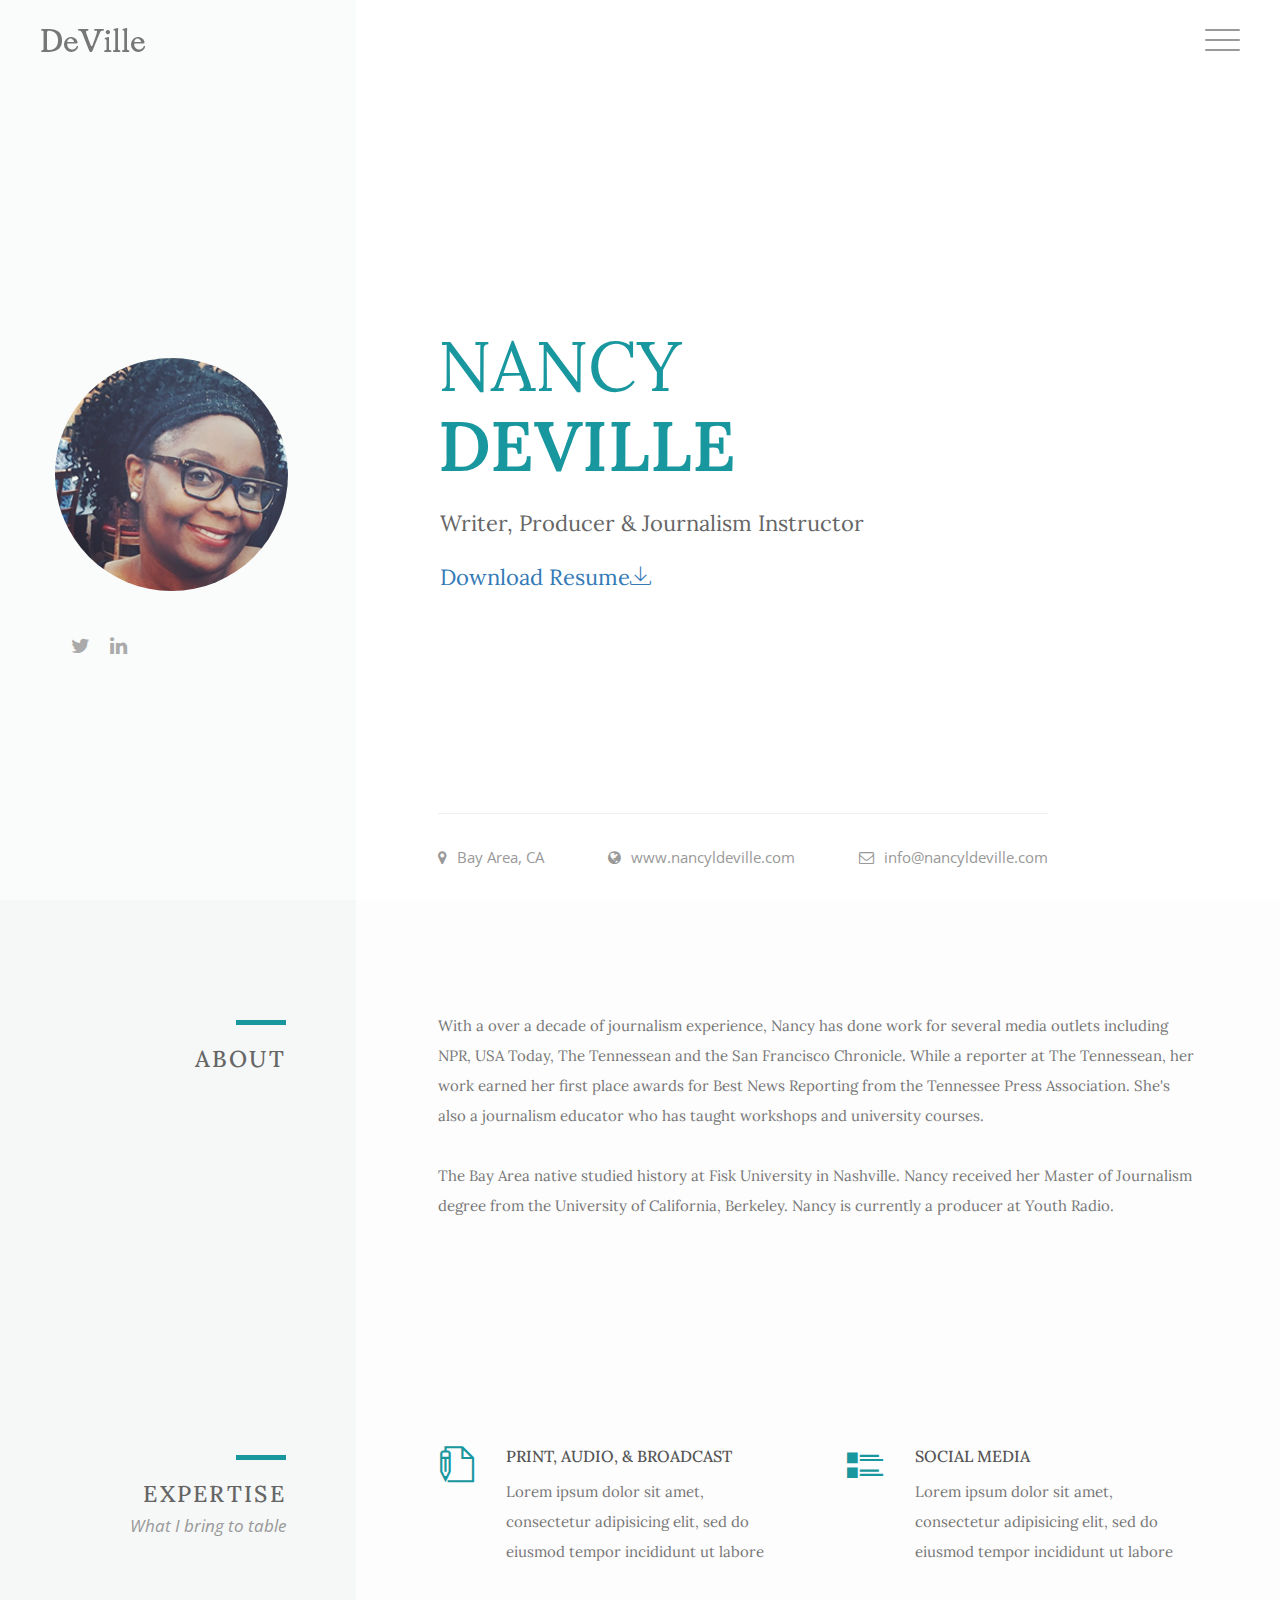
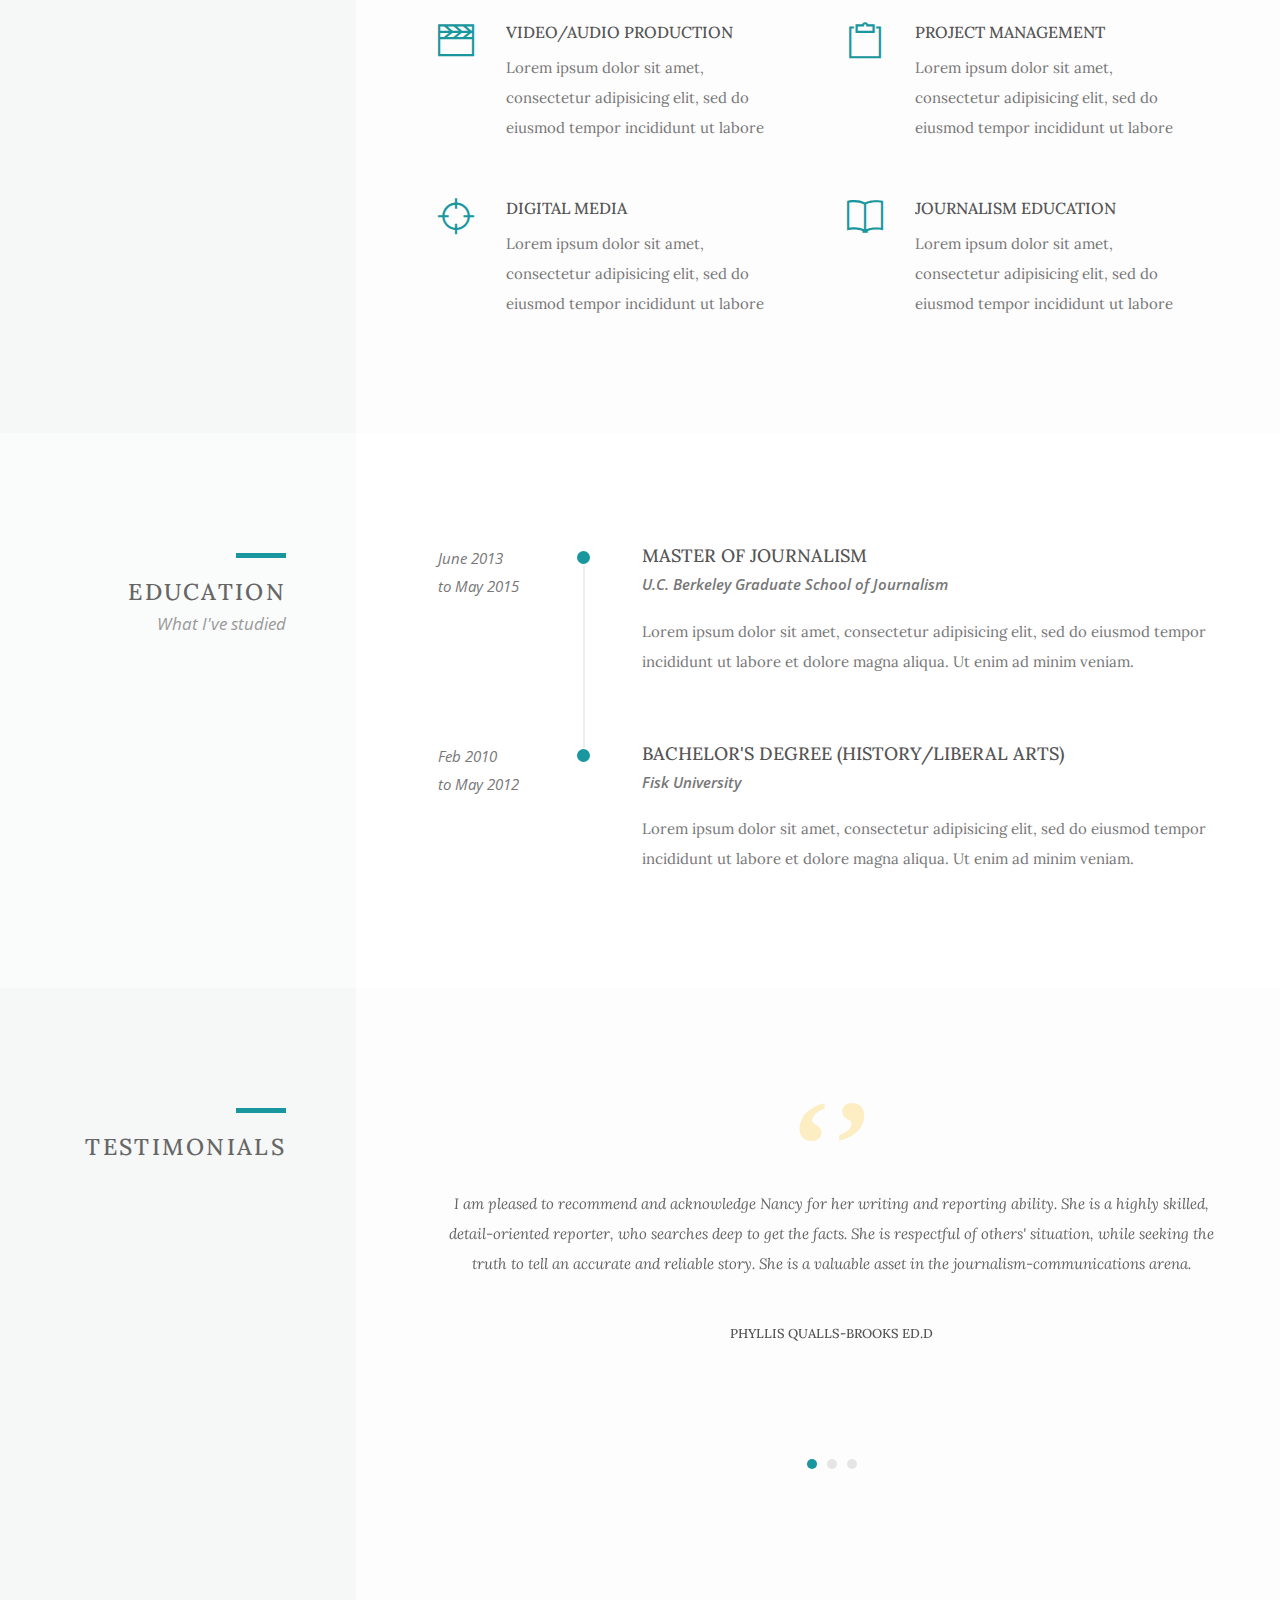
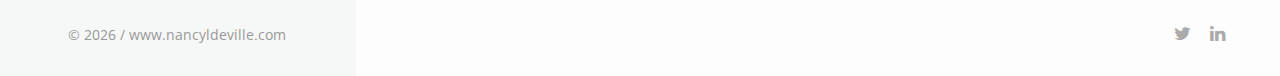
==== index.html @ fd630997 "Initial Upload" ====
<!DOCTYPE html>
<html lang="en">
    <head>
        <meta charset="utf-8">
        <meta http-equiv="X-UA-Compatible" content="IE=edge">
        <meta name="viewport" content="width=device-width, initial-scale=1">
        <!-- The above 3 meta tags *must* come first in the head; any other head content must come *after* these tags -->
        <title>Nancy Deville</title>
        <!--    favicon-->
        <link rel="shortcut icon" href="image/faveicon.png" type="image/x-icon">
        
        <!-- Bootstrap -->
        <link href="css/bootstrap.min.css" rel="stylesheet">
        <link href="css/bootstrap-theme.min.css" rel="stylesheet">
        <link href="css/font-awesome.min.css" rel="stylesheet">
        <link rel="stylesheet" href="css/themify-icons.css">
        <!-- strock-Gap-icon -->
        <link rel="stylesheet" href="vendors/linear-icon/style.css">
        <!-- magnific popup-->
        <link rel="stylesheet" href="vendors/magnific-popup/magnific-popup.css">
        <!--        owl carousel css-->
        <link rel="stylesheet" href="vendors/owl-carousel/owl.carousel.min.css">
        <link rel="stylesheet" href="vendors/owl-carousel/animate.css">
        <!--    css-->
        <link rel="stylesheet" href="css/style.css">
        <link rel="stylesheet" href="css/responsive.css">
        <!-- HTML5 shim and Respond.js for IE8 support of HTML5 elements and media queries -->
        <!-- WARNING: Respond.js doesn't work if you view the page via file:// -->
        <!--[if lt IE 9]>
        <script src="https://oss.maxcdn.com/html5shiv/3.7.2/html5shiv.min.js"></script>
        <script src="https://oss.maxcdn.com/respond/1.4.2/respond.min.js"></script>
        <![endif]-->
    </head>
    <body data-spy="scroll" data-target=".navbar" data-offset="60">
        <!-- Preloader-->
        <div class="loader-container">
			<div class="loader">
				<div id="mask">
                    <svg class="preloader-icon" width="34" height="38" viewbox="0 0 34 38">
                      <path class="preloader-path" stroke-dashoffset="0" d="M29.437 8.114L19.35 2.132c-1.473-.86-3.207-.86-4.68 0L4.153 8.114C2.68 8.974 1.5 10.56 1.5 12.28v11.964c0 1.718 1.22 3.306 2.69 4.165l10.404 5.98c1.47.86 3.362.86 4.834 0l9.97-5.98c1.472-.86 2.102-2.45 2.102-4.168V12.28c0-1.72-.59-3.306-2.063-4.166z"></path>
                    </svg>
              </div>
			</div>
		</div>
        <!-- End Preloader-->
        <header>
            <nav class="navbar navbar-default navbar-fixed-top" data-spy="affix" data-offset-top="80">
                <div class="container-fluid">
                    <div class="navbar-header">
                        <button type="button" class="navbar-toggle collapsed" data-toggle="collapse" data-target="#myNavbar">
                            <span class="icon-bar"></span>
                            <span class="icon-bar"></span>
                            <span class="icon-bar"></span>
                        </button>
                        <a class="navbar-brand" href="#"><img src="image/home-1/logo.png" alt=""></a>
                    </div>
                    <div class="collapse navbar-collapse" id="myNavbar">
                        <ul class="nav navbar-nav navbar-right menu smooth-scroll">
                            <li class="active"><a href="#welcome">Welcome</a></li>
                            <li><a href="#about">About me</a></li>
                            <li><a href="#expertise">Expertise</a></li>
                            <li><a href="#education">Education</a></li>
                            <li><a href="#testimonials">Testimonials</a></li>
							<li><a href="#contact">Contact</a></li>
                            
                        </ul>
                    </div>
                </div>
            </nav>
        </header>
        
        <!--=============Start welcome section===========-->
        <section class="wel-section" id="welcome">
            <div class="container">
                <div class="row">
                    <div class="col-md-3 col-left">
                        <div class="header-photo">
                            <img class="img-circle" src="image/home-1/1.png" alt="Photo">
                        </div>
                        <div class="wel-social">
                            <a href="https://twitter.com/devillenews"><i class="fa fa-twitter" aria-hidden="true"></i></a>
                            <a href="https://www.linkedin.com/in/nancy-deville-536590as"><i class="fa fa-linkedin" aria-hidden="true"></i></a>
                        </div>
                    </div>
                    <div class="col-md-9 col-right wel-content">
                        <h3 class="hello-t"></h3>
                        <h1 class="name-t">Nancy <br/><span>DeVille</span></h1>
						<h2 class="expart-n">Writer, Producer &amp; Journalism Instructor</h2>
                        <h3 class="expart-n"><a href="#" <span data-letters="Download Resume">Download Resume</span><i class="lnr lnr-download"></i></a></h3>
                        <div class="header-contact-infos">
                            <div href="#" class="header-contact-info"><i class="fa fa-map-marker" aria-hidden="true"></i>Bay Area, CA</div>
                            <a href="#" class="header-contact-info"><i class="fa fa-globe" aria-hidden="true"></i>www.nancyldeville.com</a>
                            <a href="mailto:smith.droit@gmail" class="header-contact-info"><i class="fa fa-envelope-o" aria-hidden="true"></i>info@nancyldeville.com</a>
                        </div>
                    </div>
                </div>
            </div>
        </section>
        <!--=============End welcome section===========-->
        <!--=============Start about section===========-->
        <section id="about" class="about">
            <div class="container">
                <div class="row display-f bg-color">
                    <div class="col-md-3 col-left">
                        <div class="sec-title">
                            <h2>About</h2>
                        </div>
                    </div>
                    <div class="col-md-9 col-right sec-pad">
                        <div class="about-content">
                            <p>With a over a decade of journalism experience, Nancy has done work for several media outlets including NPR, USA Today, The Tennessean and the San Francisco Chronicle. While a reporter at The Tennessean, her work earned her first place awards for Best News Reporting from the Tennessee Press Association. She's also a journalism educator who has taught workshops and university courses.</p>
                            <p>The Bay Area native studied history at Fisk University in Nashville. Nancy received her Master of Journalism degree from the University of California, Berkeley. Nancy is currently a producer at Youth Radio. </p>
                        </div>
                    </div>
                </div>
            </div>
        </section>
        <!--=============End about section===========-->
        
        <!--=============Start expertise section===========-->
        <section id="expertise" class="expertise">
            <div class="container">
                <div class="row display-f bg-color">
                    <div class="col-md-3 col-left">
                        <div class="sec-title">
                            <h2>Expertise</h2>
                            <h6>What I bring to table</h6>
                        </div>
                    </div>
                    <div class="col-md-9 col-right sec-pad">
                        <div class="row">
                            <div class="col-xs-6 media expertise-media">
                                <div class="media-left">
                                    <span class="ti-write"></span>
                                </div>
                                <div class="media-body">
                                    <h4 class="title">Print, Audio, &amp; Broadcast</h4>
                                    <p>Lorem ipsum dolor sit amet, consectetur adipisicing elit, sed do eiusmod tempor incididunt ut labore</p>
                                </div>
                            </div>
                            <div class="col-xs-6 media expertise-media">
                                <div class="media-left">
                                    <span class="ti-layout-list-thumb-alt"></span>
                                </div>
                                <div class="media-body">
                                    <h4 class="title">Social Media</h4>
                                    <p>Lorem ipsum dolor sit amet, consectetur adipisicing elit, sed do eiusmod tempor incididunt ut labore</p>
                                </div>
                            </div>
                            <div class="col-xs-6 media expertise-media">
                                <div class="media-left">
                                    <span class="ti-video-clapper"></span>
                                </div>
                                <div class="media-body">
                                    <h4 class="title">Video/Audio Production</h4>
                                    <p>Lorem ipsum dolor sit amet, consectetur adipisicing elit, sed do eiusmod tempor incididunt ut labore</p>
                                </div>
                            </div>
                            <div class="col-xs-6 media expertise-media">
                                <div class="media-left">
                                    <span class="ti-clipboard"></span>
                                </div>
                                <div class="media-body">
                                    <h4 class="title">Project Management</h4>
                                    <p>Lorem ipsum dolor sit amet, consectetur adipisicing elit, sed do eiusmod tempor incididunt ut labore</p>
                                </div>
                            </div>
                            <div class="col-xs-6 media expertise-media">
                                <div class="media-left">
                                    <span class="ti-target"></span>
                                </div>
                                <div class="media-body">
                                    <h4 class="title">Digital Media</h4>
                                    <p>Lorem ipsum dolor sit amet, consectetur adipisicing elit, sed do eiusmod tempor incididunt ut labore</p>
                                </div>
                            </div>
                            <div class="col-xs-6 media expertise-media">
                                <div class="media-left">
                                    <span class="ti-book"></span>
                                </div>
                                <div class="media-body">
                                    <h4 class="title">Journalism Education</h4>
                                    <p>Lorem ipsum dolor sit amet, consectetur adipisicing elit, sed do eiusmod tempor incididunt ut labore</p>
                                </div>
                            </div>
                        </div>
                    </div>
                </div>
            </div>
        </section>
        <!--=============End expertise section===========-->
       
        
        <!--=============Start experiences section===========-->
        <section id="education" class="experiences">
            <div class="container">
                <div class="row display-f">
                    <div class="col-md-3 col-left">
                        <div class="sec-title">
                            <h2>Education</h2>
                            <h6>What I've studied</h6>
                        </div>
                    </div>
                    <div class="col-md-9 col-right sec-pad">
                        <div class="row row-experience">
                            <div class="col-xs-3 col-full">
                                <h5 class="experience-date">June 2013<br/>to May 2015</h5>
                            </div>
                            <div class="col-xs-9 ex-content">
                                <h4 class="title">Master of Journalism</h4>
                                <h5>U.C. Berkeley Graduate School of Journalism</h5>
                                <p>Lorem ipsum dolor sit amet, consectetur adipisicing elit, sed do eiusmod tempor incididunt ut labore et dolore magna aliqua. Ut enim ad minim veniam.</p>
                            </div>
                        </div>
                        <div class="row row-experience">
                            <div class="col-xs-3 col-full">
                                <h5 class="experience-date">Feb 2010<br/>to May 2012</h5>
                            </div>
                            <div class="col-xs-9 ex-content">
                                <h4 class="title">Bachelor's Degree (History/Liberal Arts)</h4>
                                <h5>Fisk University</h5>
                                <p>Lorem ipsum dolor sit amet, consectetur adipisicing elit, sed do eiusmod tempor incididunt ut labore et dolore magna aliqua. Ut enim ad minim veniam.</p>
                            </div>
                        </div>
                        
                    </div>
                </div>
            </div>
        </section>
        <!--=============End experiences section===========-->
        <!--=============start testimonials section===========-->
        <section id="testimonials" class="testimonials">
            <div class="container">
                <div class="row display-f bg-color">
                    <div class="col-md-3 col-left">
                        <div class="sec-title">
                            <h2>Testimonials</h2>
                        </div>
                    </div>
                    <div class="col-md-9 col-right testimonial-slider sec-pad">
                        <span class="testimonial-quotes">‘’</span>
                        <div class="testimonial-carousel owl-carousel">
                            <div class="testimonial-item">
                                <p>I am pleased to recommend and acknowledge Nancy for her writing and reporting ability. She is a highly skilled, detail-oriented reporter, who searches deep to get the facts. She is respectful of others' situation, while seeking the truth to tell an accurate and reliable story. She is a valuable asset in the journalism-communications arena.</p>
                                <h4 class="title">Phyllis Qualls-Brooks Ed.D</h4>
                            </div>
                            <div class="testimonial-item">
                                <p class="testimonial-p">Nancy is a thorough writer whose approach enables her to garner many sources and compose wide-ranging stories. She is adept at writing, editing and updating digital news content for print and online. She is able to work independently and handle multiple assignments in a fast-paced, deadline-driven environment. When I moved to Nashville she was among the people I regularly turned to gain a better understanding of the city and its diverse communities. Her insight proved to be invaluable and helpful to me.</p>
                                <h4 class="title">Jeannine Hunter</h4>
                            </div>
                            <div class="testimonial-item">
                                <p>Nancy's journalism career reveals her dedication to scrupulous reporting, in-depth research and intuitive storytelling. She has successfully translated those gifts into her role as Tennessee State's managing editor. She has taught her students the basic principles vital for becoming a great journalist. They've also learned from Nancy the significance of new age media tools like Twitter and Storify to engage the greater Nashville community. The Meter coverage and reader base has eminently increased since she has managing editor.</p>
                                <h4 class="title">Stephanie Toone</h4>
                            </div>
                        </div>
                    </div>
                </div>
            </div>
        </section>
        <!--=============End testimonials section===========-->
        
        <!--=============Start footer-area ===========-->
        <footer class="footer-area">
            <div class="container">
                <div class="row display-f bg-color">
                    <div class="col-md-3 col-sm-4 col-left">
                        <div class="sec-title">
                            <h6>&copy; <script type="text/javascript">
  document.write(new Date().getFullYear());
</script> / www.nancyldeville.com</h6>
                        </div>
                    </div>
                    <div class="col-md-9 col-sm-8 col-right f-right">
                        <div class="footer-links">
                        </div>
                        <div class="footer-social">
                            <a href="https://twitter.com/devillenews"><i class="fa fa-twitter" aria-hidden="true"></i></a>
                            <a href="https://www.linkedin.com/in/nancy-deville-536590as"><i class="fa fa-linkedin" aria-hidden="true"></i></a>
                        </div>
                    </div>
                </div>
            </div>
        </footer>
        <!--=============End footer-area ===========-->
        <!-- js -->
        <script type="text/javascript" src="js/jquery-2.2.4.js"></script>
        <script type="text/javascript" src="js/bootstrap.min.js"></script>
        <script src="vendors/waypoint/waypoints.min.js"></script>
        <script src="vendors/countdown/jquery.counterup.min.js"></script>
        <script type="text/javascript" src="vendors/imagesloaded/imagesloaded.pkgd.min.js"></script>
        <script type="text/javascript" src="js/apear.js"></script>
        <script type="text/javascript" src="vendors/isotope/isotope-min.js"></script>
        <script type="text/javascript" src="vendors/magnific-popup/jquery.magnific-popup.min.js"></script>
        <script type="text/javascript" src="vendors/owl-carousel/owl.carousel.min.js"></script>
        <script type="text/javascript" src="js/jquery-imagefill.js"></script>
        <script type="text/javascript" src="js/jquery-nav.js"></script>
        <script type="text/javascript" src="js/jquery.stellar.js"></script>
        <script type="text/javascript" src="js/nicescroll.js"></script>
        <!-- custom js -->
        <script type="text/javascript" src="js/custom.js"></script>
    </body>
</html>
---- css/themify-icons.css ----
@font-face {
  font-family: 'themify';
  src: url('../fonts/themify.eot?-fvbane');
  src: url('../fonts/themify.eot?#iefix-fvbane') format('embedded-opentype'),
		url('../fonts/themify.woff?-fvbane') format('woff'),
		url('../fonts/themify.ttf?-fvbane') format('truetype'),
		url('../fonts/themify.svg?-fvbane#themify') format('svg');
  font-weight: normal;
  font-style: normal;
}

[class^="ti-"],
[class*=" ti-"] {
  font-family: 'themify';
  speak: none;
  font-style: normal;
  font-weight: normal;
  font-variant: normal;
  text-transform: none;
  line-height: 1;
  /* Better Font Rendering =========== */
  -webkit-font-smoothing: antialiased;
  -moz-osx-font-smoothing: grayscale;
}

.ti-wand:before {
  content: "\e600";
}

.ti-volume:before {
  content: "\e601";
}

.ti-user:before {
  content: "\e602";
}

.ti-unlock:before {
  content: "\e603";
}

.ti-unlink:before {
  content: "\e604";
}

.ti-trash:before {
  content: "\e605";
}

.ti-thought:before {
  content: "\e606";
}

.ti-target:before {
  content: "\e607";
}

.ti-tag:before {
  content: "\e608";
}

.ti-tablet:before {
  content: "\e609";
}

.ti-star:before {
  content: "\e60a";
}

.ti-spray:before {
  content: "\e60b";
}

.ti-signal:before {
  content: "\e60c";
}

.ti-shopping-cart:before {
  content: "\e60d";
}

.ti-shopping-cart-full:before {
  content: "\e60e";
}

.ti-settings:before {
  content: "\e60f";
}

.ti-search:before {
  content: "\e610";
}

.ti-zoom-in:before {
  content: "\e611";
}

.ti-zoom-out:before {
  content: "\e612";
}

.ti-cut:before {
  content: "\e613";
}

.ti-ruler:before {
  content: "\e614";
}

.ti-ruler-pencil:before {
  content: "\e615";
}

.ti-ruler-alt:before {
  content: "\e616";
}

.ti-bookmark:before {
  content: "\e617";
}

.ti-bookmark-alt:before {
  content: "\e618";
}

.ti-reload:before {
  content: "\e619";
}

.ti-plus:before {
  content: "\e61a";
}

.ti-pin:before {
  content: "\e61b";
}

.ti-pencil:before {
  content: "\e61c";
}

.ti-pencil-alt:before {
  content: "\e61d";
}

.ti-paint-roller:before {
  content: "\e61e";
}

.ti-paint-bucket:before {
  content: "\e61f";
}

.ti-na:before {
  content: "\e620";
}

.ti-mobile:before {
  content: "\e621";
}

.ti-minus:before {
  content: "\e622";
}

.ti-medall:before {
  content: "\e623";
}

.ti-medall-alt:before {
  content: "\e624";
}

.ti-marker:before {
  content: "\e625";
}

.ti-marker-alt:before {
  content: "\e626";
}

.ti-arrow-up:before {
  content: "\e627";
}

.ti-arrow-right:before {
  content: "\e628";
}

.ti-arrow-left:before {
  content: "\e629";
}

.ti-arrow-down:before {
  content: "\e62a";
}

.ti-lock:before {
  content: "\e62b";
}

.ti-location-arrow:before {
  content: "\e62c";
}

.ti-link:before {
  content: "\e62d";
}

.ti-layout:before {
  content: "\e62e";
}

.ti-layers:before {
  content: "\e62f";
}

.ti-layers-alt:before {
  content: "\e630";
}

.ti-key:before {
  content: "\e631";
}

.ti-import:before {
  content: "\e632";
}

.ti-image:before {
  content: "\e633";
}

.ti-heart:before {
  content: "\e634";
}

.ti-heart-broken:before {
  content: "\e635";
}

.ti-hand-stop:before {
  content: "\e636";
}

.ti-hand-open:before {
  content: "\e637";
}

.ti-hand-drag:before {
  content: "\e638";
}

.ti-folder:before {
  content: "\e639";
}

.ti-flag:before {
  content: "\e63a";
}

.ti-flag-alt:before {
  content: "\e63b";
}

.ti-flag-alt-2:before {
  content: "\e63c";
}

.ti-eye:before {
  content: "\e63d";
}

.ti-export:before {
  content: "\e63e";
}

.ti-exchange-vertical:before {
  content: "\e63f";
}

.ti-desktop:before {
  content: "\e640";
}

.ti-cup:before {
  content: "\e641";
}

.ti-crown:before {
  content: "\e642";
}

.ti-comments:before {
  content: "\e643";
}

.ti-comment:before {
  content: "\e644";
}

.ti-comment-alt:before {
  content: "\e645";
}

.ti-close:before {
  content: "\e646";
}

.ti-clip:before {
  content: "\e647";
}

.ti-angle-up:before {
  content: "\e648";
}

.ti-angle-right:before {
  content: "\e649";
}

.ti-angle-left:before {
  content: "\e64a";
}

.ti-angle-down:before {
  content: "\e64b";
}

.ti-check:before {
  content: "\e64c";
}

.ti-check-box:before {
  content: "\e64d";
}

.ti-camera:before {
  content: "\e64e";
}

.ti-announcement:before {
  content: "\e64f";
}

.ti-brush:before {
  content: "\e650";
}

.ti-briefcase:before {
  content: "\e651";
}

.ti-bolt:before {
  content: "\e652";
}

.ti-bolt-alt:before {
  content: "\e653";
}

.ti-blackboard:before {
  content: "\e654";
}

.ti-bag:before {
  content: "\e655";
}

.ti-move:before {
  content: "\e656";
}

.ti-arrows-vertical:before {
  content: "\e657";
}

.ti-arrows-horizontal:before {
  content: "\e658";
}

.ti-fullscreen:before {
  content: "\e659";
}

.ti-arrow-top-right:before {
  content: "\e65a";
}

.ti-arrow-top-left:before {
  content: "\e65b";
}

.ti-arrow-circle-up:before {
  content: "\e65c";
}

.ti-arrow-circle-right:before {
  content: "\e65d";
}

.ti-arrow-circle-left:before {
  content: "\e65e";
}

.ti-arrow-circle-down:before {
  content: "\e65f";
}

.ti-angle-double-up:before {
  content: "\e660";
}

.ti-angle-double-right:before {
  content: "\e661";
}

.ti-angle-double-left:before {
  content: "\e662";
}

.ti-angle-double-down:before {
  content: "\e663";
}

.ti-zip:before {
  content: "\e664";
}

.ti-world:before {
  content: "\e665";
}

.ti-wheelchair:before {
  content: "\e666";
}

.ti-view-list:before {
  content: "\e667";
}

.ti-view-list-alt:before {
  content: "\e668";
}

.ti-view-grid:before {
  content: "\e669";
}

.ti-uppercase:before {
  content: "\e66a";
}

.ti-upload:before {
  content: "\e66b";
}

.ti-underline:before {
  content: "\e66c";
}

.ti-truck:before {
  content: "\e66d";
}

.ti-timer:before {
  content: "\e66e";
}

.ti-ticket:before {
  content: "\e66f";
}

.ti-thumb-up:before {
  content: "\e670";
}

.ti-thumb-down:before {
  content: "\e671";
}

.ti-text:before {
  content: "\e672";
}

.ti-stats-up:before {
  content: "\e673";
}

.ti-stats-down:before {
  content: "\e674";
}

.ti-split-v:before {
  content: "\e675";
}

.ti-split-h:before {
  content: "\e676";
}

.ti-smallcap:before {
  content: "\e677";
}

.ti-shine:before {
  content: "\e678";
}

.ti-shift-right:before {
  content: "\e679";
}

.ti-shift-left:before {
  content: "\e67a";
}

.ti-shield:before {
  content: "\e67b";
}

.ti-notepad:before {
  content: "\e67c";
}

.ti-server:before {
  content: "\e67d";
}

.ti-quote-right:before {
  content: "\e67e";
}

.ti-quote-left:before {
  content: "\e67f";
}

.ti-pulse:before {
  content: "\e680";
}

.ti-printer:before {
  content: "\e681";
}

.ti-power-off:before {
  content: "\e682";
}

.ti-plug:before {
  content: "\e683";
}

.ti-pie-chart:before {
  content: "\e684";
}

.ti-paragraph:before {
  content: "\e685";
}

.ti-panel:before {
  content: "\e686";
}

.ti-package:before {
  content: "\e687";
}

.ti-music:before {
  content: "\e688";
}

.ti-music-alt:before {
  content: "\e689";
}

.ti-mouse:before {
  content: "\e68a";
}

.ti-mouse-alt:before {
  content: "\e68b";
}

.ti-money:before {
  content: "\e68c";
}

.ti-microphone:before {
  content: "\e68d";
}

.ti-menu:before {
  content: "\e68e";
}

.ti-menu-alt:before {
  content: "\e68f";
}

.ti-map:before {
  content: "\e690";
}

.ti-map-alt:before {
  content: "\e691";
}

.ti-loop:before {
  content: "\e692";
}

.ti-location-pin:before {
  content: "\e693";
}

.ti-list:before {
  content: "\e694";
}

.ti-light-bulb:before {
  content: "\e695";
}

.ti-Italic:before {
  content: "\e696";
}

.ti-info:before {
  content: "\e697";
}

.ti-infinite:before {
  content: "\e698";
}

.ti-id-badge:before {
  content: "\e699";
}

.ti-hummer:before {
  content: "\e69a";
}

.ti-home:before {
  content: "\e69b";
}

.ti-help:before {
  content: "\e69c";
}

.ti-headphone:before {
  content: "\e69d";
}

.ti-harddrives:before {
  content: "\e69e";
}

.ti-harddrive:before {
  content: "\e69f";
}

.ti-gift:before {
  content: "\e6a0";
}

.ti-game:before {
  content: "\e6a1";
}

.ti-filter:before {
  content: "\e6a2";
}

.ti-files:before {
  content: "\e6a3";
}

.ti-file:before {
  content: "\e6a4";
}

.ti-eraser:before {
  content: "\e6a5";
}

.ti-envelope:before {
  content: "\e6a6";
}

.ti-download:before {
  content: "\e6a7";
}

.ti-direction:before {
  content: "\e6a8";
}

.ti-direction-alt:before {
  content: "\e6a9";
}

.ti-dashboard:before {
  content: "\e6aa";
}

.ti-control-stop:before {
  content: "\e6ab";
}

.ti-control-shuffle:before {
  content: "\e6ac";
}

.ti-control-play:before {
  content: "\e6ad";
}

.ti-control-pause:before {
  content: "\e6ae";
}

.ti-control-forward:before {
  content: "\e6af";
}

.ti-control-backward:before {
  content: "\e6b0";
}

.ti-cloud:before {
  content: "\e6b1";
}

.ti-cloud-up:before {
  content: "\e6b2";
}

.ti-cloud-down:before {
  content: "\e6b3";
}

.ti-clipboard:before {
  content: "\e6b4";
}

.ti-car:before {
  content: "\e6b5";
}

.ti-calendar:before {
  content: "\e6b6";
}

.ti-book:before {
  content: "\e6b7";
}

.ti-bell:before {
  content: "\e6b8";
}

.ti-basketball:before {
  content: "\e6b9";
}

.ti-bar-chart:before {
  content: "\e6ba";
}

.ti-bar-chart-alt:before {
  content: "\e6bb";
}

.ti-back-right:before {
  content: "\e6bc";
}

.ti-back-left:before {
  content: "\e6bd";
}

.ti-arrows-corner:before {
  content: "\e6be";
}

.ti-archive:before {
  content: "\e6bf";
}

.ti-anchor:before {
  content: "\e6c0";
}

.ti-align-right:before {
  content: "\e6c1";
}

.ti-align-left:before {
  content: "\e6c2";
}

.ti-align-justify:before {
  content: "\e6c3";
}

.ti-align-center:before {
  content: "\e6c4";
}

.ti-alert:before {
  content: "\e6c5";
}

.ti-alarm-clock:before {
  content: "\e6c6";
}

.ti-agenda:before {
  content: "\e6c7";
}

.ti-write:before {
  content: "\e6c8";
}

.ti-window:before {
  content: "\e6c9";
}

.ti-widgetized:before {
  content: "\e6ca";
}

.ti-widget:before {
  content: "\e6cb";
}

.ti-widget-alt:before {
  content: "\e6cc";
}

.ti-wallet:before {
  content: "\e6cd";
}

.ti-video-clapper:before {
  content: "\e6ce";
}

.ti-video-camera:before {
  content: "\e6cf";
}

.ti-vector:before {
  content: "\e6d0";
}

.ti-themify-logo:before {
  content: "\e6d1";
}

.ti-themify-favicon:before {
  content: "\e6d2";
}

.ti-themify-favicon-alt:before {
  content: "\e6d3";
}

.ti-support:before {
  content: "\e6d4";
}

.ti-stamp:before {
  content: "\e6d5";
}

.ti-split-v-alt:before {
  content: "\e6d6";
}

.ti-slice:before {
  content: "\e6d7";
}

.ti-shortcode:before {
  content: "\e6d8";
}

.ti-shift-right-alt:before {
  content: "\e6d9";
}

.ti-shift-left-alt:before {
  content: "\e6da";
}

.ti-ruler-alt-2:before {
  content: "\e6db";
}

.ti-receipt:before {
  content: "\e6dc";
}

.ti-pin2:before {
  content: "\e6dd";
}

.ti-pin-alt:before {
  content: "\e6de";
}

.ti-pencil-alt2:before {
  content: "\e6df";
}

.ti-palette:before {
  content: "\e6e0";
}

.ti-more:before {
  content: "\e6e1";
}

.ti-more-alt:before {
  content: "\e6e2";
}

.ti-microphone-alt:before {
  content: "\e6e3";
}

.ti-magnet:before {
  content: "\e6e4";
}

.ti-line-double:before {
  content: "\e6e5";
}

.ti-line-dotted:before {
  content: "\e6e6";
}

.ti-line-dashed:before {
  content: "\e6e7";
}

.ti-layout-width-full:before {
  content: "\e6e8";
}

.ti-layout-width-default:before {
  content: "\e6e9";
}

.ti-layout-width-default-alt:before {
  content: "\e6ea";
}

.ti-layout-tab:before {
  content: "\e6eb";
}

.ti-layout-tab-window:before {
  content: "\e6ec";
}

.ti-layout-tab-v:before {
  content: "\e6ed";
}

.ti-layout-tab-min:before {
  content: "\e6ee";
}

.ti-layout-slider:before {
  content: "\e6ef";
}

.ti-layout-slider-alt:before {
  content: "\e6f0";
}

.ti-layout-sidebar-right:before {
  content: "\e6f1";
}

.ti-layout-sidebar-none:before {
  content: "\e6f2";
}

.ti-layout-sidebar-left:before {
  content: "\e6f3";
}

.ti-layout-placeholder:before {
  content: "\e6f4";
}

.ti-layout-menu:before {
  content: "\e6f5";
}

.ti-layout-menu-v:before {
  content: "\e6f6";
}

.ti-layout-menu-separated:before {
  content: "\e6f7";
}

.ti-layout-menu-full:before {
  content: "\e6f8";
}

.ti-layout-media-right-alt:before {
  content: "\e6f9";
}

.ti-layout-media-right:before {
  content: "\e6fa";
}

.ti-layout-media-overlay:before {
  content: "\e6fb";
}

.ti-layout-media-overlay-alt:before {
  content: "\e6fc";
}

.ti-layout-media-overlay-alt-2:before {
  content: "\e6fd";
}

.ti-layout-media-left-alt:before {
  content: "\e6fe";
}

.ti-layout-media-left:before {
  content: "\e6ff";
}

.ti-layout-media-center-alt:before {
  content: "\e700";
}

.ti-layout-media-center:before {
  content: "\e701";
}

.ti-layout-list-thumb:before {
  content: "\e702";
}

.ti-layout-list-thumb-alt:before {
  content: "\e703";
}

.ti-layout-list-post:before {
  content: "\e704";
}

.ti-layout-list-large-image:before {
  content: "\e705";
}

.ti-layout-line-solid:before {
  content: "\e706";
}

.ti-layout-grid4:before {
  content: "\e707";
}

.ti-layout-grid3:before {
  content: "\e708";
}

.ti-layout-grid2:before {
  content: "\e709";
}

.ti-layout-grid2-thumb:before {
  content: "\e70a";
}

.ti-layout-cta-right:before {
  content: "\e70b";
}

.ti-layout-cta-left:before {
  content: "\e70c";
}

.ti-layout-cta-center:before {
  content: "\e70d";
}

.ti-layout-cta-btn-right:before {
  content: "\e70e";
}

.ti-layout-cta-btn-left:before {
  content: "\e70f";
}

.ti-layout-column4:before {
  content: "\e710";
}

.ti-layout-column3:before {
  content: "\e711";
}

.ti-layout-column2:before {
  content: "\e712";
}

.ti-layout-accordion-separated:before {
  content: "\e713";
}

.ti-layout-accordion-merged:before {
  content: "\e714";
}

.ti-layout-accordion-list:before {
  content: "\e715";
}

.ti-ink-pen:before {
  content: "\e716";
}

.ti-info-alt:before {
  content: "\e717";
}

.ti-help-alt:before {
  content: "\e718";
}

.ti-headphone-alt:before {
  content: "\e719";
}

.ti-hand-point-up:before {
  content: "\e71a";
}

.ti-hand-point-right:before {
  content: "\e71b";
}

.ti-hand-point-left:before {
  content: "\e71c";
}

.ti-hand-point-down:before {
  content: "\e71d";
}

.ti-gallery:before {
  content: "\e71e";
}

.ti-face-smile:before {
  content: "\e71f";
}

.ti-face-sad:before {
  content: "\e720";
}

.ti-credit-card:before {
  content: "\e721";
}

.ti-control-skip-forward:before {
  content: "\e722";
}

.ti-control-skip-backward:before {
  content: "\e723";
}

.ti-control-record:before {
  content: "\e724";
}

.ti-control-eject:before {
  content: "\e725";
}

.ti-comments-smiley:before {
  content: "\e726";
}

.ti-brush-alt:before {
  content: "\e727";
}

.ti-youtube:before {
  content: "\e728";
}

.ti-vimeo:before {
  content: "\e729";
}

.ti-twitter:before {
  content: "\e72a";
}

.ti-time:before {
  content: "\e72b";
}

.ti-tumblr:before {
  content: "\e72c";
}

.ti-skype:before {
  content: "\e72d";
}

.ti-share:before {
  content: "\e72e";
}

.ti-share-alt:before {
  content: "\e72f";
}

.ti-rocket:before {
  content: "\e730";
}

.ti-pinterest:before {
  content: "\e731";
}

.ti-new-window:before {
  content: "\e732";
}

.ti-microsoft:before {
  content: "\e733";
}

.ti-list-ol:before {
  content: "\e734";
}

.ti-linkedin:before {
  content: "\e735";
}

.ti-layout-sidebar-2:before {
  content: "\e736";
}

.ti-layout-grid4-alt:before {
  content: "\e737";
}

.ti-layout-grid3-alt:before {
  content: "\e738";
}

.ti-layout-grid2-alt:before {
  content: "\e739";
}

.ti-layout-column4-alt:before {
  content: "\e73a";
}

.ti-layout-column3-alt:before {
  content: "\e73b";
}

.ti-layout-column2-alt:before {
  content: "\e73c";
}

.ti-instagram:before {
  content: "\e73d";
}

.ti-google:before {
  content: "\e73e";
}

.ti-github:before {
  content: "\e73f";
}

.ti-flickr:before {
  content: "\e740";
}

.ti-facebook:before {
  content: "\e741";
}

.ti-dropbox:before {
  content: "\e742";
}

.ti-dribbble:before {
  content: "\e743";
}

.ti-apple:before {
  content: "\e744";
}

.ti-android:before {
  content: "\e745";
}

.ti-save:before {
  content: "\e746";
}

.ti-save-alt:before {
  content: "\e747";
}

.ti-yahoo:before {
  content: "\e748";
}

.ti-wordpress:before {
  content: "\e749";
}

.ti-vimeo-alt:before {
  content: "\e74a";
}

.ti-twitter-alt:before {
  content: "\e74b";
}

.ti-tumblr-alt:before {
  content: "\e74c";
}

.ti-trello:before {
  content: "\e74d";
}

.ti-stack-overflow:before {
  content: "\e74e";
}

.ti-soundcloud:before {
  content: "\e74f";
}

.ti-sharethis:before {
  content: "\e750";
}

.ti-sharethis-alt:before {
  content: "\e751";
}

.ti-reddit:before {
  content: "\e752";
}

.ti-pinterest-alt:before {
  content: "\e753";
}

.ti-microsoft-alt:before {
  content: "\e754";
}

.ti-linux:before {
  content: "\e755";
}

.ti-jsfiddle:before {
  content: "\e756";
}

.ti-joomla:before {
  content: "\e757";
}

.ti-html5:before {
  content: "\e758";
}

.ti-flickr-alt:before {
  content: "\e759";
}

.ti-email:before {
  content: "\e75a";
}

.ti-drupal:before {
  content: "\e75b";
}

.ti-dropbox-alt:before {
  content: "\e75c";
}

.ti-css3:before {
  content: "\e75d";
}

.ti-rss:before {
  content: "\e75e";
}

.ti-rss-alt:before {
  content: "\e75f";
}
---- vendors/linear-icon/style.css ----
@font-face {
	font-family: 'Linearicons-Free';
	src:url('fonts/Linearicons-Free.eot?w118d');
	src:url('fonts/Linearicons-Free.eot?#iefixw118d') format('embedded-opentype'),
		url('fonts/Linearicons-Free.woff2?w118d') format('woff2'),
		url('fonts/Linearicons-Free.woff?w118d') format('woff'),
		url('fonts/Linearicons-Free.ttf?w118d') format('truetype'),
		url('fonts/Linearicons-Free.svg?w118d#Linearicons-Free') format('svg');
	font-weight: normal;
	font-style: normal;
}

.lnr {
	font-family: 'Linearicons-Free';
	speak: none;
	font-style: normal;
	font-weight: normal;
	font-variant: normal;
	text-transform: none;
	line-height: 1;

	/* Better Font Rendering =========== */
	-webkit-font-smoothing: antialiased;
	-moz-osx-font-smoothing: grayscale;
}

.lnr-home:before {
	content: "\e800";
}
.lnr-apartment:before {
	content: "\e801";
}
.lnr-pencil:before {
	content: "\e802";
}
.lnr-magic-wand:before {
	content: "\e803";
}
.lnr-drop:before {
	content: "\e804";
}
.lnr-lighter:before {
	content: "\e805";
}
.lnr-poop:before {
	content: "\e806";
}
.lnr-sun:before {
	content: "\e807";
}
.lnr-moon:before {
	content: "\e808";
}
.lnr-cloud:before {
	content: "\e809";
}
.lnr-cloud-upload:before {
	content: "\e80a";
}
.lnr-cloud-download:before {
	content: "\e80b";
}
.lnr-cloud-sync:before {
	content: "\e80c";
}
.lnr-cloud-check:before {
	content: "\e80d";
}
.lnr-database:before {
	content: "\e80e";
}
.lnr-lock:before {
	content: "\e80f";
}
.lnr-cog:before {
	content: "\e810";
}
.lnr-trash:before {
	content: "\e811";
}
.lnr-dice:before {
	content: "\e812";
}
.lnr-heart:before {
	content: "\e813";
}
.lnr-star:before {
	content: "\e814";
}
.lnr-star-half:before {
	content: "\e815";
}
.lnr-star-empty:before {
	content: "\e816";
}
.lnr-flag:before {
	content: "\e817";
}
.lnr-envelope:before {
	content: "\e818";
}
.lnr-paperclip:before {
	content: "\e819";
}
.lnr-inbox:before {
	content: "\e81a";
}
.lnr-eye:before {
	content: "\e81b";
}
.lnr-printer:before {
	content: "\e81c";
}
.lnr-file-empty:before {
	content: "\e81d";
}
.lnr-file-add:before {
	content: "\e81e";
}
.lnr-enter:before {
	content: "\e81f";
}
.lnr-exit:before {
	content: "\e820";
}
.lnr-graduation-hat:before {
	content: "\e821";
}
.lnr-license:before {
	content: "\e822";
}
.lnr-music-note:before {
	content: "\e823";
}
.lnr-film-play:before {
	content: "\e824";
}
.lnr-camera-video:before {
	content: "\e825";
}
.lnr-camera:before {
	content: "\e826";
}
.lnr-picture:before {
	content: "\e827";
}
.lnr-book:before {
	content: "\e828";
}
.lnr-bookmark:before {
	content: "\e829";
}
.lnr-user:before {
	content: "\e82a";
}
.lnr-users:before {
	content: "\e82b";
}
.lnr-shirt:before {
	content: "\e82c";
}
.lnr-store:before {
	content: "\e82d";
}
.lnr-cart:before {
	content: "\e82e";
}
.lnr-tag:before {
	content: "\e82f";
}
.lnr-phone-handset:before {
	content: "\e830";
}
.lnr-phone:before {
	content: "\e831";
}
.lnr-pushpin:before {
	content: "\e832";
}
.lnr-map-marker:before {
	content: "\e833";
}
.lnr-map:before {
	content: "\e834";
}
.lnr-location:before {
	content: "\e835";
}
.lnr-calendar-full:before {
	content: "\e836";
}
.lnr-keyboard:before {
	content: "\e837";
}
.lnr-spell-check:before {
	content: "\e838";
}
.lnr-screen:before {
	content: "\e839";
}
.lnr-smartphone:before {
	content: "\e83a";
}
.lnr-tablet:before {
	content: "\e83b";
}
.lnr-laptop:before {
	content: "\e83c";
}
.lnr-laptop-phone:before {
	content: "\e83d";
}
.lnr-power-switch:before {
	content: "\e83e";
}
.lnr-bubble:before {
	content: "\e83f";
}
.lnr-heart-pulse:before {
	content: "\e840";
}
.lnr-construction:before {
	content: "\e841";
}
.lnr-pie-chart:before {
	content: "\e842";
}
.lnr-chart-bars:before {
	content: "\e843";
}
.lnr-gift:before {
	content: "\e844";
}
.lnr-diamond:before {
	content: "\e845";
}
.lnr-linearicons:before {
	content: "\e846";
}
.lnr-dinner:before {
	content: "\e847";
}
.lnr-coffee-cup:before {
	content: "\e848";
}
.lnr-leaf:before {
	content: "\e849";
}
.lnr-paw:before {
	content: "\e84a";
}
.lnr-rocket:before {
	content: "\e84b";
}
.lnr-briefcase:before {
	content: "\e84c";
}
.lnr-bus:before {
	content: "\e84d";
}
.lnr-car:before {
	content: "\e84e";
}
.lnr-train:before {
	content: "\e84f";
}
.lnr-bicycle:before {
	content: "\e850";
}
.lnr-wheelchair:before {
	content: "\e851";
}
.lnr-select:before {
	content: "\e852";
}
.lnr-earth:before {
	content: "\e853";
}
.lnr-smile:before {
	content: "\e854";
}
.lnr-sad:before {
	content: "\e855";
}
.lnr-neutral:before {
	content: "\e856";
}
.lnr-mustache:before {
	content: "\e857";
}
.lnr-alarm:before {
	content: "\e858";
}
.lnr-bullhorn:before {
	content: "\e859";
}
.lnr-volume-high:before {
	content: "\e85a";
}
.lnr-volume-medium:before {
	content: "\e85b";
}
.lnr-volume-low:before {
	content: "\e85c";
}
.lnr-volume:before {
	content: "\e85d";
}
.lnr-mic:before {
	content: "\e85e";
}
.lnr-hourglass:before {
	content: "\e85f";
}
.lnr-undo:before {
	content: "\e860";
}
.lnr-redo:before {
	content: "\e861";
}
.lnr-sync:before {
	content: "\e862";
}
.lnr-history:before {
	content: "\e863";
}
.lnr-clock:before {
	content: "\e864";
}
.lnr-download:before {
	content: "\e865";
}
.lnr-upload:before {
	content: "\e866";
}
.lnr-enter-down:before {
	content: "\e867";
}
.lnr-exit-up:before {
	content: "\e868";
}
.lnr-bug:before {
	content: "\e869";
}
.lnr-code:before {
	content: "\e86a";
}
.lnr-link:before {
	content: "\e86b";
}
.lnr-unlink:before {
	content: "\e86c";
}
.lnr-thumbs-up:before {
	content: "\e86d";
}
.lnr-thumbs-down:before {
	content: "\e86e";
}
.lnr-magnifier:before {
	content: "\e86f";
}
.lnr-cross:before {
	content: "\e870";
}
.lnr-menu:before {
	content: "\e871";
}
.lnr-list:before {
	content: "\e872";
}
.lnr-chevron-up:before {
	content: "\e873";
}
.lnr-chevron-down:before {
	content: "\e874";
}
.lnr-chevron-left:before {
	content: "\e875";
}
.lnr-chevron-right:before {
	content: "\e876";
}
.lnr-arrow-up:before {
	content: "\e877";
}
.lnr-arrow-down:before {
	content: "\e878";
}
.lnr-arrow-left:before {
	content: "\e879";
}
.lnr-arrow-right:before {
	content: "\e87a";
}
.lnr-move:before {
	content: "\e87b";
}
.lnr-warning:before {
	content: "\e87c";
}
.lnr-question-circle:before {
	content: "\e87d";
}
.lnr-menu-circle:before {
	content: "\e87e";
}
.lnr-checkmark-circle:before {
	content: "\e87f";
}
.lnr-cross-circle:before {
	content: "\e880";
}
.lnr-plus-circle:before {
	content: "\e881";
}
.lnr-circle-minus:before {
	content: "\e882";
}
.lnr-arrow-up-circle:before {
	content: "\e883";
}
.lnr-arrow-down-circle:before {
	content: "\e884";
}
.lnr-arrow-left-circle:before {
	content: "\e885";
}
.lnr-arrow-right-circle:before {
	content: "\e886";
}
.lnr-chevron-up-circle:before {
	content: "\e887";
}
.lnr-chevron-down-circle:before {
	content: "\e888";
}
.lnr-chevron-left-circle:before {
	content: "\e889";
}
.lnr-chevron-right-circle:before {
	content: "\e88a";
}
.lnr-crop:before {
	content: "\e88b";
}
.lnr-frame-expand:before {
	content: "\e88c";
}
.lnr-frame-contract:before {
	content: "\e88d";
}
.lnr-layers:before {
	content: "\e88e";
}
.lnr-funnel:before {
	content: "\e88f";
}
.lnr-text-format:before {
	content: "\e890";
}
.lnr-text-format-remove:before {
	content: "\e891";
}
.lnr-text-size:before {
	content: "\e892";
}
.lnr-bold:before {
	content: "\e893";
}
.lnr-italic:before {
	content: "\e894";
}
.lnr-underline:before {
	content: "\e895";
}
.lnr-strikethrough:before {
	content: "\e896";
}
.lnr-highlight:before {
	content: "\e897";
}
.lnr-text-align-left:before {
	content: "\e898";
}
.lnr-text-align-center:before {
	content: "\e899";
}
.lnr-text-align-right:before {
	content: "\e89a";
}
.lnr-text-align-justify:before {
	content: "\e89b";
}
.lnr-line-spacing:before {
	content: "\e89c";
}
.lnr-indent-increase:before {
	content: "\e89d";
}
.lnr-indent-decrease:before {
	content: "\e89e";
}
.lnr-pilcrow:before {
	content: "\e89f";
}
.lnr-direction-ltr:before {
	content: "\e8a0";
}
.lnr-direction-rtl:before {
	content: "\e8a1";
}
.lnr-page-break:before {
	content: "\e8a2";
}
.lnr-sort-alpha-asc:before {
	content: "\e8a3";
}
.lnr-sort-amount-asc:before {
	content: "\e8a4";
}
.lnr-hand:before {
	content: "\e8a5";
}
.lnr-pointer-up:before {
	content: "\e8a6";
}
.lnr-pointer-right:before {
	content: "\e8a7";
}
.lnr-pointer-down:before {
	content: "\e8a8";
}
.lnr-pointer-left:before {
	content: "\e8a9";
}
---- css/style.css ----
/*====================================================*/
/*----------------------------------------------------
@File: Default Styles
@Author: Md. Shahadat Hussain
@URL: https://themeforest.net/user/droitthemes

This file contains the styling for the actual theme, this
is the file you need to edit to change the look of the
theme.
---------------------------------------------------- */
/*=====================================================================
@Template Name: Smith
@Author: Md. Shahadat Hussain
@Developed By: Rony
@Developer URL: https://themeforest.net/user/droitthemes

@Default Styles

Table of Content:
01/ variables
02/ predefine
03/ header
04/ slider
05/ about
06/ scroll
07/ portfolio
08/ services
09/ blog
10/ contact
11/ footer 
=====================================================================*/
/*-------- fonts --------*/
@import url("https://fonts.googleapis.com/css?family=Open+Sans:300,400,600,700|Lora:300,400,500,600,700");
@import url("https://fonts.googleapis.com/css?family=Dancing+Script:400,700");
/*========== color variables ==========*/
/*====================================================*/
/*====================================================*/
.p0 {
  padding: 0px;
}

ul {
  list-style: none;
  margin: 0px;
  padding: 0px;
}

a {
  text-decoration: none;
}
a:hover, a:focus {
  text-decoration: none;
}

.row.m0 {
  margin: 0px;
}

body, p, h1, h2, h3, h4, h5, h6 {
  margin: 0px;
  padding: 0px;
  font-family: "Lora", sans-serif;
}

body {
  font: 400 15px/30px "Lora", sans-serif;
  letter-spacing: 0px;
  color: #777777;
}

a, .btn, button {
  text-decoration: none;
  outline: none;
}
a:hover, a:focus, .btn:hover, .btn:focus, button:hover, button:focus {
  text-decoration: none;
  outline: none;
}

.btn:focus, .btn:active:focus, .btn.active:focus, .btn.focus, .btn:active.focus, .btn.active.focus {
  outline: none;
  box-shadow: none;
}

section, footer {
  overflow: hidden;
}
section.row, footer.row {
  margin: 0;
}

section.active {
  height: 100% !important;
  max-height: 100%;
  overflow-y: scroll;
}

.sec-pad {
  padding-top: 111px;
  padding-bottom: 114px;
}

.sec-title {
  text-align: right;
  padding-right: 39px;
}
.sec-title h2 {
  font: 500 23px "Lora", sans-serif;
  letter-spacing: 2.3px;
  text-transform: uppercase;
  color: #666666;
  position: relative;
  padding-top: 24px;
  line-height: 30px;
  padding-bottom: 5px;
}
.sec-title h2:before {
  content: "";
  width: 50px;
  height: 5px;
  position: absolute;
  top: 0;
  right: 0;
  background: #18979f;
}
.sec-title h6 {
  font: 400 17px "Open Sans", sans-serif;
  font-style: italic;
  color: #999;
}
@media (min-width: 1200px) {
  .sec-title h6 {
    margin-left: -300px;
  }
}

.sec-title2 {
  padding-bottom: 49px;
}
.sec-title2 h2 {
  font: 500 25px "Lora", sans-serif;
  color: #454646;
  letter-spacing: 1px;
  position: relative;
  text-transform: uppercase;
  padding-bottom: 5px;
}
.sec-title2 h2:before {
  content: '';
  width: 60px;
  height: 2px;
  background: #18979f;
  position: absolute;
  bottom: 0;
  left: 0;
}
.sec-title2 h6 {
  font: 400 17px "Open Sans", sans-serif;
  font-style: italic;
  color: #999;
  padding-top: 15px;
}

.title {
  font: 500 16px "Lora", sans-serif;
  color: #555;
  text-transform: uppercase;
  transition: all 0.4s linear;
  cursor: pointer;
}
.title:hover {
  color: #18979f;
}

.section-title {
  max-width: 610px;
  margin: 0 auto 60px;
  text-align: center;
}
.section-title h2 {
  font: 600 30px/45px "Lora", sans-serif;
  color: #191b1d;
  letter-spacing: 0.40px;
  text-transform: uppercase;
  position: relative;
  padding-bottom: 17px;
}
.section-title h2:before {
  content: "";
  width: 60px;
  height: 2px;
  position: absolute;
  bottom: 0;
  left: 50%;
  transform: translateX(-50%);
  background: #18979f;
}
.section-title p {
  font: 400 15px/28px "Lora", sans-serif;
  color: #706b6b;
  padding-top: 22px;
}

.sec-title.dk h2 {
  color: #999;
}
.sec-title.dk h6 {
  color: #666;
}

.sec-title3 {
  margin-bottom: 63px;
  text-align: center;
}
.sec-title3 h2 {
  font: 500 24px "Lora", sans-serif;
  color: #666666;
  letter-spacing: 2.3px;
  text-transform: uppercase;
  position: relative;
  padding-bottom: 12px;
  margin-bottom: 15px;
  z-index: 1;
}
.sec-title3 h2:before {
  content: "";
  width: 60px;
  height: 2px;
  position: absolute;
  bottom: 0;
  left: 50%;
  transform: translateX(-50%);
  background: #18979f;
}
.sec-title3 h2:after {
  content: attr(data-line);
  width: 100%;
  font-size: 330px;
  top: -7px;
  color: rgba(102, 102, 102, 0.025);
  font-weight: 700;
  position: absolute;
  left: 0px;
  font-family: "Lora", sans-serif;
  line-height: 0px;
  z-index: -1;
}
.sec-title3 p {
  font: 400 18px "Open Sans", sans-serif;
  color: #999999;
}
.sec-title3.sec-left {
  text-align: left;
}
.sec-title3.sec-left h2:before {
  left: 0;
  transform: translateX(0);
}
.sec-title3.sec-left h2:after {
  left: -11px;
}
.sec-title3.sec-right {
  text-align: right;
}
.sec-title3.sec-right h2:before {
  right: 0;
  transform: translateX(0);
  left: auto;
}
.sec-title3.sec-right h2:after {
  left: auto;
  right: -20px;
}
.sec-title3.sec-right p {
  color: #999999;
}
.sec-title3.sec-right.white-color h2 {
  color: #fff;
}
.sec-title3.sec-right.white-color h2:before {
  background: #fff;
}
.sec-title3.sec-right.white-color h2:after {
  color: rgba(255, 255, 255, 0.05);
}
.sec-title3.sec-right.white-color p {
  color: #fff;
}

.bg-c {
  background: #fdfdfd;
}

.sec-title3.dk-color h2 {
  color: #999;
}
.sec-title3.dk-color h2:after {
  color: rgba(102, 102, 102, 0.07);
}
.sec-title3.dk-color p {
  color: #666;
}

/*====================================================*/
/*====================================================*/
/*=========== pre-loader css =============*/
.loader-container {
  position: fixed;
  float: left;
  top: 0;
  width: 100%;
  height: 100%;
  bottom: 0;
  background: #2d2e2e;
  z-index: 999999;
}

.loader-container .loader {
  position: absolute;
  top: 50%;
  left: 50%;
  transform: translate(-50%, -50%);
  margin: auto;
}

#mask {
  width: 200px;
  height: 200px;
  line-height: 200px;
  margin: 0 auto;
  text-align: center;
}
#mask svg {
  width: 64px;
  height: 76px;
}
#mask svg .preloader-path {
  stroke-linejoin: round;
  fill: none;
  stroke: #18979f;
  stroke-width: 1;
  stroke-dasharray: 70 32;
  -webkit-animation: preloader 1s infinite ease;
  animation: preloader 1s infinite ease;
}

@-webkit-keyframes preloader {
  from {
    stroke-width: 0;
    stroke-dashoffset: 0;
  }

  to {
    stroke-width: 1;
    stroke-dashoffset: 102px;
  }
}
@keyframes preloader {
  from {
    stroke-width: 0;
    stroke-dashoffset: 0;
  }

  to {
    stroke-width: 1;
    stroke-dashoffset: 102px;
  }
}
/*============ Start header area css ===============*/
@media (min-width: 768px) {
  .navbar-toggle {
    display: block;
  }

  .navbar-header {
    float: none;
  }

  .header-logo {
    float: left;
  }
}
.navbar {
  margin: 0px;
  box-shadow: none;
  border: 0px;
  background: transparent;
  border-radius: 0px;
  padding: 0px 25px;
  transition: all 0.2s ease;
  z-index: 99;
}

.navbar-header .navbar-toggle {
  position: relative;
  z-index: 0;
  margin-top: 0px;
  margin-right: 0px;
  transition: all 0.25s ease;
  padding: 29px 0px;
  border: 0px;
  margin-bottom: 0px;
  z-index: 2;
}
.navbar-header .navbar-toggle .icon-bar {
  background-color: #999999;
  width: 35px;
  transition: all 0.25s ease;
}
.navbar-header .navbar-toggle .icon-bar + .icon-bar {
  margin-top: 8px;
}
.navbar-header .navbar-toggle .icon-bar:nth-child(1) {
  transform: rotate(45deg);
  transform-origin: 10% 10%;
}
.navbar-header .navbar-toggle .icon-bar:nth-child(2) {
  opacity: 0;
}
.navbar-header .navbar-toggle .icon-bar:nth-child(3) {
  transform: rotate(-45deg);
  transform-origin: 10% 90%;
}
.navbar-header .navbar-toggle.collapsed .icon-bar:nth-child(1) {
  transform: none;
}
.navbar-header .navbar-toggle.collapsed .icon-bar:nth-child(2) {
  opacity: 1;
}
.navbar-header .navbar-toggle.collapsed .icon-bar:nth-child(3) {
  transform: none;
}
.navbar-header .navbar-toggle:hover, .navbar-header .navbar-toggle:focus {
  background: transparent;
}
.navbar-header .navbar-brand {
  height: auto;
  line-height: 80px;
  display: block;
  padding-top: 0px;
  padding-bottom: 0px;
  transition: all 0.25s ease;
}
.navbar-header .navbar-brand img {
  display: inline-block;
}

.navbar-collapse {
  float: right;
  position: fixed;
  z-index: 0;
  top: 0;
  right: 0;
  bottom: 0;
  background-color: #fafbfb;
  max-height: none !important;
  height: auto !important;
  overflow-x: hidden;
  transform: translateX(100%);
  transition: all 0.35s ease;
}
.navbar-collapse .menu {
  transition: padding-top 0.25s ease;
  margin-top: 0;
  margin-bottom: 0;
  overflow-y: scroll;
  height: 100%;
  padding-top: 50px;
  width: 321px;
}
.navbar-collapse .menu li {
  display: block;
  float: none;
}
.navbar-collapse .menu li a {
  font-family: 'Lora', sans-serif;
  font-weight: 400;
  text-transform: uppercase;
  font-size: 14px;
  color: #666666;
  padding-left: 55px;
  transition: all 0.3s linear;
}
.navbar-collapse .menu li a:hover, .navbar-collapse .menu li a:focus {
  background: none;
  color: #18979f;
}
.navbar-collapse .menu li.nav-lang {
  margin-top: 66px;
  padding-left: 40px;
  padding-bottom: 40px;
}
.navbar-collapse .menu li.nav-lang a {
  display: inline-block;
  font-size: 15px;
  font-weight: 400;
  padding-left: 15px;
  color: #999999;
  transition: all 0.3s linear;
}
.navbar-collapse .menu li.nav-lang a:hover {
  background: none;
  color: #18979f;
}
.navbar-collapse .menu li.nav-lang a + a {
  margin-left: 15px;
}
.navbar-collapse .menu li.nav-lang a.active {
  color: #777777;
  transition: all 0.3s linear;
}
.navbar-collapse .menu li.nav-lang a.active:hover {
  background: none;
  color: #18979f;
}
.navbar-collapse .menu li.active a {
  background: transparent;
  box-shadow: none;
}
.navbar-collapse .menu li.active a:hover, .navbar-collapse .menu li.active a:focus {
  background: transparent;
  color: #18979f;
}
.navbar-collapse.in {
  transform: none;
  box-shadow: 0px 0px 10px 0px rgba(5, 5, 5, 0.1);
}

.header-dark .navbar-collapse .menu {
  background: rgba(0, 0, 0, 0.9);
}
.header-dark .navbar-collapse .menu li a {
  color: #999;
}
.header-dark .navbar-collapse .menu li a:hover {
  color: #18979f;
}

/*============ End header area css ===============*/
/*=============Start header-blue css ============*/
.header-full .burger-icon .icon-bar {
  background: #999;
}

.header-social {
  margin: 0px;
}
.header-social li a {
  font-size: 20px;
  color: #c3c1c1;
  text-shadow: none;
  padding: 0px 0px 0px 20px;
  line-height: 80px;
}
.header-social li a:hover, .header-social li a:focus {
  background: none;
  color: #18979f;
}

/*=========== header3 area css ===========*/
.header3 {
  padding: 0px 45px;
  transition: all 300ms linear;
  border: none !important;
}
.header3 .social-icon {
  float: left;
}
.header3 .social-icon ul li {
  display: inline-block;
}
.header3 .social-icon ul li a {
  font-size: 18px;
  color: #fff;
  line-height: 80px;
  display: inline-block;
  transition: all 0.20s linear;
}
.header3 .social-icon ul li + li {
  padding-left: 16px;
}

.burger-icon {
  float: right;
  text-align: right;
  width: 35px;
  height: 80px;
  cursor: pointer;
  padding-top: 18px;
  transition: all 0.20s linear;
}
.burger-icon .icon-bar {
  width: 35px;
  height: 2px;
  background: #fff;
  display: block;
  margin-top: 8px;
  float: right;
  right: 0;
  transition: all 300ms linear;
}

.canvas-menu {
  height: 100%;
  width: 100%;
  position: fixed;
  z-index: 99999;
  top: 0;
  background-color: rgba(0, 0, 0, 0.9);
  overflow-x: hidden;
  transition: all 0.5s linear;
  opacity: 0;
  visibility: hidden;
  padding: 50px;
}
.canvas-menu.mySideBar {
  opacity: 1;
  visibility: visible;
}
.canvas-menu.mySideBar .menu li {
  opacity: 1;
  animation: fadeInLeft 0.4s cubic-bezier(0.175, 0.885, 0.32, 1) both;
}
.canvas-menu .menu {
  position: absolute;
  top: 50%;
  transform: translateY(-50%);
  text-align: center;
  width: 100%;
  left: 0;
}
.canvas-menu .menu li {
  display: block;
  opacity: 0;
}
.canvas-menu .menu li a {
  font-family: 'Lora', sans-serif;
  font-weight: 600;
  text-transform: uppercase;
  font-size: 15px;
  color: #999;
  padding-left: 55px;
  transition: all 0.3s linear;
  padding: 6px 15px;
  display: inline-block;
}
.canvas-menu .menu li a:hover, .canvas-menu .menu li a:focus {
  background: none;
  color: #18979f;
}
.canvas-menu .menu li .current {
  color: #18979f;
}
.canvas-menu .header-inner .nav-logo {
  display: inline-block;
}
.canvas-menu .header-inner .close {
  color: #666;
  opacity: 1;
  text-shadow: 0 1px 0 #666;
}

/*============ main_header area css ===========*/
.main_header {
  position: fixed;
  width: 80px;
  height: 100%;
  background: #383838;
  z-index: 20;
  top: 0;
  left: 0;
  -webkit-transform: translate3d(0, 0, 0);
}
.main_header .nav-button {
  width: 32px;
  height: 32px;
  margin-top: 30px;
  position: relative;
  z-index: 10;
  cursor: pointer;
  margin-left: auto;
  margin-right: auto;
}
.main_header .nav-button .menu-global {
  backface-visibility: hidden;
  position: absolute;
  left: 0;
  border-top: 2px solid #999999;
  width: 100%;
  transition: 0.55s;
}
.main_header .nav-button .menu-global.menu-top {
  top: 0;
}
.main_header .nav-button .menu-global.menu-middle {
  top: 10px;
}
.main_header .nav-button .menu-global.menu-bottom {
  top: 20px;
}
.main_header .nav-button.actives .menu-top {
  backface-visibility: hidden;
  top: 10px;
  transform: rotate(45deg);
  transition: 0.55s 0.2s;
}
.main_header .nav-button.actives .menu-middle {
  opacity: 0;
}
.main_header .nav-button.actives .menu-bottom {
  backface-visibility: hidden;
  top: 10px;
  transform: rotate(-405deg);
  transition: 0.55s 0.2s;
}
.main_header .social_icon {
  position: absolute;
  top: 50%;
  transform: translateY(-50%);
  text-align: center;
}
.main_header .social_icon a {
  font-size: 20px;
  color: #aaaaaa;
  float: left;
  width: 100%;
  line-height: 37px;
}
.main_header .social_icon a:hover {
  color: #18979f;
}

/*============ main_header area css ===========*/
/*============= left_offcanvas_menu  ===========*/
.left_offcanvas_menu {
  position: fixed;
  left: 0px;
  top: 0px;
  z-index: 9;
  max-width: 370px;
  width: 100%;
  min-height: 100vh;
  text-align: center;
  background: rgba(56, 56, 56, 0.95);
  opacity: 0;
  visibility: hidden;
  transform: translate3d(-370px, 0, 0);
  transition: 0.45s 0.2s;
}
.left_offcanvas_menu .menu-logo {
  margin-top: 100px;
  display: block;
}
.left_offcanvas_menu .left_inner {
  min-height: 100vh;
  width: 100%;
  position: absolute;
  text-align: center;
}
.left_offcanvas_menu .left_inner .menu {
  margin-top: 100px;
}
.left_offcanvas_menu .left_inner .menu li a {
  font-family: 'Lora', sans-serif;
  font-weight: 600;
  text-transform: uppercase;
  font-size: 14px;
  color: #999;
  padding: 5px;
  display: block;
}
.left_offcanvas_menu .left_inner .menu li a:hover {
  background: transparent;
  color: #18979f;
}
.left_offcanvas_menu .left_inner .menu li a.current {
  color: #18979f;
}
.left_offcanvas_menu .lng {
  position: absolute;
  bottom: 80px;
  width: 100%;
}
.left_offcanvas_menu .lng a {
  display: inline-block;
  font-size: 15px;
  font-weight: 400;
  padding-left: 15px;
  color: #999999;
  transition: all 0.3s linear;
}
.left_offcanvas_menu.mySideBar {
  opacity: 1;
  transform: translate3d(80px, 0, 0);
  visibility: visible;
}
.left_offcanvas_menu.mySideBar .menu li {
  opacity: 1;
  animation: fadeInLeft 0.4s cubic-bezier(0.175, 0.885, 0.32, 1) both;
}

.offcanvas_closer {
  position: fixed;
  display: block;
  right: 0;
  top: 0;
  left: 0;
  bottom: 0;
  z-index: -10;
  transition: all 300ms linear 0s;
}
.offcanvas_closer.mySideBar {
  z-index: 6;
  opacity: 1;
}

/*============= left_offcanvas_menu  ===========*/
/*============ sticky menu css ==============*/
.navbar.affix {
  background: #fff;
  left: 0;
  z-index: 1040;
  top: 0;
  box-shadow: 0px 1px 5px 0px rgba(21, 47, 95, 0.2);
}
.navbar.affix.header-dark {
  background: #252525;
  box-shadow: 0px 1px 5px 0px rgba(0, 0, 0, 0.5);
}
.navbar.affix .navbar-header .navbar-brand {
  line-height: 60px;
}
.navbar.affix .navbar-header .navbar-toggle {
  padding: 19px 0px;
}
.navbar.affix .burger-icon {
  height: 60px;
  padding-top: 10px;
}
.navbar.affix .burger-icon .icon-bar {
  background: #999;
}
.navbar.header3.affix {
  padding: 0px 45px;
}
.navbar.header3.affix .social-icon ul li a {
  color: #666666;
  line-height: 60px;
}

/*====================================================*/
/*====================================================*/
/*============ Start light color css ==============*/
.wel-section .col-left, .wel-section .col-right {
  justify-content: center;
}
@media (min-width: 992px) {
  .wel-section .col-left, .wel-section .col-right {
    height: 100vh;
  }
}

.col-left, .col-right {
  display: flex;
  flex-direction: column;
}

.col-left {
  position: relative;
  padding-top: 120px;
}
.col-left:before {
  content: '';
  display: block;
  position: absolute;
  z-index: -1;
  top: 0;
  bottom: 0;
  right: 50%;
  transform: translateX(50%);
  height: 100%;
  width: 2000px;
  border-top: 1px solid #ececec;
  border-bottom: 1px solid #ececec;
  background-color: #fafbfb;
}

.bg-color .col-left:before {
  background: #f6f7f7;
}
.bg-color .col-right {
  position: relative;
}
.bg-color .col-right:before {
  content: '';
  display: block;
  position: absolute;
  z-index: -1;
  left: 16px;
  top: 0;
  bottom: 0;
  height: 100%;
  width: 100vw;
  background-color: #fdfdfd;
}

@media (min-width: 992px) {
  .col-left::before {
    right: -16px;
    border: none;
    transform: none;
  }

  .display-f {
    display: flex;
  }
}
.col-right {
  padding-left: 98px;
  position: relative;
}

/*============ End light color css ==============*/
/*========= Start wel-section css ============*/
.wel-social {
  margin-top: 40px;
}
.wel-social a {
  color: #aaaaaa;
  transition: color 0.25s ease;
  font-size: 20px;
  margin-left: 16px;
}
.wel-social a:hover {
  color: #18979f;
}

.wel-content {
  font-family: "Lora", sans-serif;
}

.hello-t {
  font-size: 20px;
  font-weight: 300;
  color: #999;
  text-transform: uppercase;
  padding-bottom: 20px;
  padding-left: 2px;
}

.name-t {
  font-size: 70px;
  line-height: 80px;
  color: #18979f;
  text-transform: uppercase;
  font-weight: 300;
}
.name-t span {
  font-weight: 600;
}

.expart-n {
  padding-top: 20px;
  font-weight: 300;
  font-size: 22px;
  line-height: 34px;
  color: #666666;
  padding-left: 2px;
}

.header-contact-infos {
  border-top: 1px solid #eeeeee;
  position: absolute;
  bottom: 0;
  left: 98px;
}

.header-contact-info {
  font: 400 15px "Open Sans", sans-serif;
  color: #999;
  text-decoration: none;
  display: inline-block;
  padding: 33px 0px;
  transition: all 0.4s linear;
}
.header-contact-info i {
  padding-right: 10px;
}
.header-contact-info:hover, .header-contact-info:focus {
  color: #18979f;
}
.header-contact-info + .header-contact-info {
  padding-left: 60px;
}

/*========= End wel-section css ============*/
/*--------------- Start dark-bg color css --------------*/
.dark-bg .col-left:before {
  background: #2b2c2c;
  border-color: #2b2c2c;
}
.dark-bg .col-right {
  position: relative;
}
.dark-bg .col-right:before {
  content: '';
  display: block;
  position: absolute;
  z-index: -1;
  left: 16px;
  top: 0;
  bottom: 0;
  height: 100%;
  width: 100vw;
  background-color: #2d2e2e;
}
.dark-bg.bg-color .col-left:before {
  background: #292a2a;
}
.dark-bg.bg-color .col-right:before {
  background-color: #2b2c2c;
}

/*============ End dark-bg color css ==============*/
/*========= Start dark wel-section css ============*/
.dark-bg .wel-social a {
  color: #666666;
}
.dark-bg .wel-social a:hover {
  color: #18979f;
}
.dark-bg .wel-content .header-contact-infos {
  border-color: #444;
}

/*========= End dark wel-section css ============*/
/*=================== Start hero-section css ================*/
.hero-section {
  position: relative;
  padding-top: 75px;
}
.hero-section .static {
  position: static;
}

.hero-content {
  position: absolute;
  top: 50%;
  transform: translateY(-50%);
  width: 33%;
}
.hero-content .hello-t {
  color: #666666;
  padding-bottom: 8px;
}
.hero-content .name-t {
  color: #18979f;
  font-size: 60px;
  line-height: 70px;
}
.hero-content .expart-n {
  font-weight: 500;
  padding-top: 9px;
  color: #555;
}
.hero-content p {
  color: #555;
  font: 400 15px/32px "Lora", sans-serif;
  padding-left: 2px;
  padding-top: 50px;
  padding-bottom: 44px;
}
.hero-content .downlod-btn {
  font: 600 16px/28px "Open Sans", sans-serif;
  color: #18979f;
  text-transform: uppercase;
  padding: 0px;
}
.hero-content .downlod-btn i {
  padding-left: 10px;
  transition: all 0.9s linear;
}
.hero-content .downlod-btn span {
  position: relative;
}
.hero-content .downlod-btn span:before {
  content: attr(data-letters);
  position: absolute;
  color: #555;
  left: 0;
  overflow: hidden;
  white-space: nowrap;
  width: 0%;
  -webkit-transition: width 0.6s;
  transition: width 0.6s;
  -webkit-transition-timing-function: cubic-bezier(0.7, 0, 0.3, 1);
  transition-timing-function: cubic-bezier(0.7, 0, 0.3, 1);
}
.hero-content .downlod-btn:hover i {
  color: #555;
}
.hero-content .downlod-btn:hover span:before {
  width: 100%;
}

/*=================== End hero-section css ================*/
.dk-bg {
  background: #2d2e2e;
}
.dk-bg .hero-content .hello-t {
  color: #999;
}
.dk-bg .hero-content .expart-n {
  color: #666666;
}
.dk-bg .hero-content p {
  color: #666666;
}
.dk-bg .hero-content .downlod-btn {
  color: #999;
}
.dk-bg .hero-content .downlod-btn span:before {
  color: #18979f;
}
.dk-bg .hero-content .downlod-btn:hover i {
  color: #18979f;
}

.section-title.dk-gray-sec h2 {
  color: #999;
}
.section-title.dk-gray-sec p {
  color: #666;
}

.hero-wrap {
  padding-left: 80px;
  width: 100%;
  height: 100vh;
  overflow: hidden;
  background-image: -webkit-linear-gradient(left, #fafbfb 36%, white 36%);
  position: relative;
  z-index: 5;
}
.hero-wrap .hero_content {
  position: absolute;
  top: 50%;
  transform: translateY(-50%);
}
.hero-wrap .hero_content .header-contact-infos {
  position: relative;
  padding-top: 40px;
  left: 0;
  border: 0px;
}
.hero-wrap .hero_content .header-contact-infos .header-contact-info {
  display: block;
  padding: 12px 0px;
}
.hero-wrap .bg_img {
  position: absolute;
  bottom: 0;
  right: 0px;
}
.hero-wrap .bg_img img {
  vertical-align: bottom;
}

.example {
  padding-left: 80px;
  width: 100%;
  overflow: hidden;
  background-image: -webkit-linear-gradient(left, #fafbfb 36%, white 36%);
  position: relative;
  z-index: 5;
}

.fixed-column {
  position: fixed;
  top: 0;
  left: 0;
  width: 36%;
  height: 100%;
  padding-left: 80px;
  z-index: 4;
  -webkit-transform: translate3d(0, 0, 0);
  overflow: hidden;
}
.fixed-column .fl-wrap {
  float: left;
  width: 100%;
  position: relative;
  height: 100%;
}
.fixed-column .fl-wrap .bg {
  position: absolute;
  top: 0;
  left: 0;
  width: 100%;
  height: 100%;
  background-size: cover;
  background-attachment: scroll;
  background-position: center;
  background-repeat: repeat;
  background-origin: content-box;
  transition: all 0.5s linear;
}
.fixed-column .fl-wrap .overlay {
  position: absolute;
  top: 0;
  left: 0;
  width: 100%;
  height: 100%;
  background: #000;
  opacity: 0.2;
}
.fixed-column .bg-title {
  position: absolute;
  bottom: -17%;
  left: 45%;
  font-size: 80px;
  width: 100%;
  min-height: 300px;
  text-transform: uppercase;
  font-weight: 600;
  font-family: "Lora", sans-serif;
  transform: rotate(-90deg);
  transform-origin: left top;
  color: #fff;
  line-height: 140px;
}
.fixed-column .bg-title span {
  position: absolute;
  left: 50%;
  transform: translateX(-50%);
}

/*====================================================*/
/*====================================================*/
/*============ Start about css =============*/
.about-content {
  padding-right: 25px;
}
.about-content p + p {
  margin-top: 30px;
}

/*============ End about css =============*/
/*============ Start skill css =============*/
.progress-element {
  padding-top: 13px;
}
.progress-element .skill-info {
  display: block;
}
.progress-element .skill-info .skill-name {
  display: inline-block;
  font: 500 15px "Lora", sans-serif;
  color: #666666;
  text-transform: uppercase;
}
.progress-element .skill-info .skill-val {
  display: inline-block;
  float: right;
  font: 600 15px "Lora", sans-serif;
  color: #18979f;
}
.progress-element .progress {
  margin-top: 10px;
  height: 5px;
  background-color: #cfcfcf;
  border-radius: 2px;
  overflow: hidden;
  margin-bottom: 38px;
}
.progress-element .progress .progress-bar {
  display: block;
  height: 100%;
  border-radius: 2px;
  background: #18979f;
  transition: width 0.9s ease;
  box-shadow: none;
}

/*============ End skill css =============*/
/*========== Start dark skill css ============*/
.dark-bg .skill-content p {
  color: #999;
}
.dark-bg .progress-element .progress {
  background: #666666;
}
.dark-bg .progress-element .skill-info .skill-name {
  color: #999;
}
.dark-bg .title {
  color: #999;
}
.dark-bg .title:hover {
  color: #18979f;
}
.dark-bg .ex-content p {
  color: #999;
}
.dark-bg .ex-content:before {
  background: #666666;
}
.dark-bg .ex-content:after {
  border: 2px solid #666666;
}

.dk-bg-light .ex-content:before {
  background: #666666;
}

.dk-bg .ex-content:before {
  background: #666666;
}

/*========== End dark skill css ============*/
/*=============Start expertise css ================*/
.expertise .sec-pad {
  padding-bottom: 59px;
}

.expertise-media {
  margin-top: 0px;
  margin-bottom: 55px;
}
.expertise-media .media-left {
  padding-right: 32px;
}
.expertise-media .media-left span {
  font-size: 36px;
  color: #18979f;
}
.expertise-media .media-body {
  padding-right: 35px;
}
.expertise-media .media-body p {
  padding-top: 11px;
}

/*=========== End expertise css ===========*/
/*=========== Start experiences css ===========*/
.experience-date {
  margin-top: 0;
  font-family: 'Open Sans', sans-serif;
  font-weight: 400;
  font-style: italic;
  line-height: 28px;
  font-size: 15px;
  color: #777777;
}

.row-experience + .row-experience {
  margin-top: 65px;
}
.row-experience:last-child .ex-content:before {
  display: none;
}

.ex-content {
  position: relative;
}
.ex-content:before {
  content: '';
  position: absolute;
  top: 22px;
  width: 2px;
  background-color: #eeeeee;
  height: calc(100% + 49px);
  left: calc(-50px + 6px);
}
.ex-content:after {
  content: '';
  position: absolute;
  top: 7px;
  width: 13px;
  height: 13px;
  border-radius: 50%;
  background-color: #18979f;
  left: -50px;
}
.ex-content .title {
  font-size: 18px;
}
.ex-content h5 {
  margin-bottom: 24px;
  padding-top: 9px;
  font-family: 'Open Sans', sans-serif;
  font-weight: 600;
  font-style: italic;
  font-size: 15px;
  color: #777777;
}

/*=========== End experiences css ===========*/
/*============ Start home3 about area css ===========*/
.about-area {
  background: #18979f;
  padding: 130px 0px 155px;
}

.about-title {
  color: #fff;
}
.about-title h2 {
  font: 600 30px/50px "Lora", sans-serif;
  letter-spacing: 0.40px;
  text-transform: uppercase;
}
.about-title h4 {
  font-size: 28px;
  font-weight: 400;
  font-style: italic;
  font-family: 'Dancing Script', cursive;
  opacity: 0.70;
}

.about-text p {
  font-size: 16px;
  line-height: 32px;
  color: #fff;
}

/*============ End home3 about area css ===========*/
/*--============ start expertise-2-area css===========--*/
.expertise-2-area {
  padding: 92px 0px 0px;
}

.expertise2 {
  padding-top: 5px;
}
.expertise2 .expertise-media {
  margin-bottom: 96px;
}
.expertise2 .expertise-media .media-left span {
  color: #18979f;
}
.expertise2 .expertise-media .media-body .title {
  font-size: 16px;
  color: #191b1d;
}
.expertise2 .expertise-media .media-body .title:hover {
  color: #18979f;
}

/*--============ End expertise-2-area css===========--*/
/*============ Start expreence-area css ==============*/
.exprence-items {
  font-family: "Open Sans", sans-serif;
  padding: 0px 17px 0px 20px;
}
.exprence-items h4 {
  font-size: 15px;
  line-height: 28px;
  color: #677077;
  text-transform: uppercase;
  font-weight: 400;
  position: relative;
  z-index: 1;
}
.exprence-items h4:before {
  content: attr(data-line);
  width: 100%;
  top: -12px;
  left: 0;
  font-size: 72px;
  color: #f9f9f9;
  position: absolute;
  font-weight: 700;
  z-index: -1;
}
.exprence-items .title {
  font: 600 18px "Open Sans", sans-serif;
  color: #191b1d;
  text-transform: capitalize;
  padding: 5px 0px;
}
.exprence-items h5 {
  font-size: 15px;
  line-height: 28px;
  color: #677077;
  font-weight: 600;
  font-style: italic;
}
.exprence-items p {
  color: #677077;
  padding-top: 13px;
}

/*============ End expreence-area css ==============*/
/*==============Start about-two-area css =================*/
.about-two-area {
  padding: 135px 0px 126px;
}
.about-two-area .sec-title3 {
  margin-bottom: 0px;
}

.about-two-content {
  position: relative;
  max-width: 820px;
  margin: 0 auto;
  text-align: center;
}
.about-two-content .sec-title3 {
  margin-bottom: 40px;
}
.about-two-content h3 {
  font: 300 22px "Lora", sans-serif;
  color: #ababab;
  padding-bottom: 35px;
}
.about-two-content p {
  color: #666666;
}
.about-two-content .header-contact-infos {
  position: relative;
  left: 0;
  text-align: left;
  margin-top: 35px;
  overflow: hidden;
}

/*==============End about-two-area css =================*/
/*=====Start skill-two-area css =========*/
.skill-two-area {
  padding: 135px 0px 110px;
}
.skill-two-area .skill-text {
  padding-right: 5px;
  position: relative;
  z-index: 1;
}
.skill-two-area .progress-element {
  padding-top: 0px;
  position: relative;
  z-index: 1;
}
.skill-two-area .progress-element .pr-item {
  margin-top: 0px;
  margin-bottom: 40px;
}

.pr-item {
  margin-top: 40px;
}

.bt-skill-item {
  margin-top: 40px;
}

.bt-skill {
  margin-top: 5px;
}
.bt-skill .bt-skillholder {
  background: #cfcfcf;
  display: block;
  height: 5px;
  width: 100%;
  border-radius: 5px;
}
.bt-skill .bt-skillholder .bt-skillbar {
  height: 5px;
  float: left;
  background: #18979f;
  border-radius: 5px;
}

/*=====End skill-two-area css =========*/
/*=====Start expertise-three-area css =========*/
.expertise-three-area {
  background: #18979f;
  padding: 134px 0px 103px;
}

.expertise-item {
  color: #fff;
  padding: 17px 60px 40px;
}
.expertise-item span {
  font-size: 36px;
  padding-bottom: 20px;
  display: block;
}
.expertise-item .title {
  color: #fff;
  padding-bottom: 15px;
}
.expertise-item p {
  color: rgba(255, 255, 255, 0.7);
}

.experience-two-area {
  padding: 136px 0px 125px;
}
.experience-two-area .row-experience {
  position: relative;
  z-index: 1;
}
.experience-two-area .row-experience + .row-experience {
  margin-top: 47px;
}
.experience-two-area .ex-content {
  overflow: visible;
}
.experience-two-area .ex-content .media-left {
  width: 260px;
}
.experience-two-area .ex-content .media-body {
  padding-right: 80px;
  width: calc(100% - 260px);
}

/*=========== dark index-5 css ===========*/
.dk-bg-light {
  background: #2b2c2c !important;
}
.dk-bg-light .about-title {
  color: #999;
}
.dk-bg-light .about-title h4 {
  color: #666666;
  opacity: 0.85;
}
.dk-bg-light .about-text p {
  color: #666666;
}

/*================= dk-bg expertise-2-area  css===========*/
.dk-bg .expertise2 .expertise-media .media-body .title {
  color: #999;
}
.dk-bg .expertise2 .expertise-media .media-body .title:hover {
  color: #18979f;
}
.dk-bg .expertise2 .expertise-media .media-body p {
  color: #666666;
}

/*============= expreence-area dk-bg css =============*/
.expreence-area.dk-bg .exprence-items h4:before {
  color: #353636;
}
.expreence-area.dk-bg .exprence-items .title {
  color: #999;
}
.expreence-area.dk-bg .exprence-items p {
  color: #666666;
}

.dk-bg .header-contact-infos {
  border-color: #555;
}

/*====================================================*/
/*====================================================*/
/*---------- portfolio css ----------*/
.portfolio-filter {
  padding-bottom: 55px;
}
.portfolio-filter li {
  display: inline-block;
  font: 600 12px/18px "Lora", sans-serif;
  color: #677077;
  text-transform: uppercase;
  cursor: pointer;
  transition: all 0.4s linear;
}
.portfolio-filter li:hover {
  color: #18979f;
}
.portfolio-filter li + li:before {
  content: "/";
  width: 1px;
  height: 100%;
  color: #cccccc;
  margin: 0px 22px 0px 18px;
}
.portfolio-filter li.active {
  color: #18979f;
}

.portfolio-grid {
  margin-left: -8px;
  margin-right: -8px;
}
.portfolio-grid .portfolio-item {
  padding: 8px;
}
.portfolio-grid .portfolio-item .portfolio-image {
  position: relative;
  overflow: hidden;
  z-index: 1;
  cursor: pointer;
}
.portfolio-grid .portfolio-item .portfolio-image:before {
  content: "";
  width: 100%;
  left: 0;
  right: 0;
  height: 100%;
  position: absolute;
  top: 0;
  background: #d69303;
  opacity: 0;
  transition: all 0.4s linear;
}
.portfolio-grid .portfolio-item .portfolio-image img {
  max-width: 100%;
  width: 100%;
}
.portfolio-grid .portfolio-item .portfolio-image .texts {
  position: absolute;
  bottom: 30px;
  width: 100%;
  color: #fff;
  padding: 0px 35px;
  overflow: hidden;
  opacity: 0;
  transition: all 0.4s linear;
}
.portfolio-grid .portfolio-item .portfolio-image .texts h5 {
  font: 600 15px "Lora", sans-serif;
  text-transform: uppercase;
  position: relative;
  padding-bottom: 8px;
}
.portfolio-grid .portfolio-item .portfolio-image .texts h5:before {
  content: '';
  width: 35px;
  height: 2px;
  bottom: 0;
  background: #fff;
  position: absolute;
  left: 0;
}
.portfolio-grid .portfolio-item .portfolio-image .texts p {
  font: 600 13px "Open Sans", sans-serif;
  padding-top: 9px;
}
.portfolio-grid .portfolio-item .portfolio-image:hover:before {
  opacity: 0.70;
  z-index: 0;
}
.portfolio-grid .portfolio-item .portfolio-image:hover .texts {
  opacity: 1;
}

/*------------Start dark portfolio css ----------*/
.dark-bg .portfolio-filter li {
  color: #999;
}
.dark-bg .portfolio-filter li:hover {
  color: #18979f;
}
.dark-bg .portfolio-filter li.active {
  color: #18979f;
}
.dark-bg .portfolio-filter li + li:before {
  color: #666666;
}

/*------------End dark portfolio css ----------*/
/*------------Start portfolio-three-area css ----------*/
.portfolio-three-area {
  padding: 135px 0px 142px;
}
.portfolio-three-area .portfolio-filter {
  text-align: center;
  padding-bottom: 35px;
  position: relative;
  z-index: 2;
}

/*------------End portfolio-three-area css ----------*/
/*------------- Start testimonials css  -------------*/
.testimonial-quotes {
  display: block;
  text-align: center;
  font-family: 'Droid Serif', serif;
  font-weight: 700;
  line-height: 90px;
  font-size: 125px;
  color: #fcedc3;
}

.testimonial-carousel {
  text-align: center;
}

.owl-dots {
  text-align: center;
  margin-top: 40px;
}
.owl-dots .owl-dot {
  width: 10px;
  height: 10px;
  border-radius: 50%;
  background: #e5e5e5;
  display: inline-block;
  margin: 0px 5px;
}
.owl-dots .owl-dot.active {
  background: #18979f;
}

.testimonial-item p {
  color: #666666;
  font-style: italic;
  padding-bottom: 40px;
}
.testimonial-item .title {
  font-size: 13px;
  line-height: 30px;
}
.testimonial-item h5 {
  font: 400 14px "Open Sans", sans-serif;
  color: #666666;
}

/*------------Start dark testimonials css ----------*/
.dark-bg .testimonial-quotes {
  color: #666666;
}
.dark-bg .testimonial-item p {
  color: #999;
}
.dark-bg .testimonial-item .title {
  color: #666666;
}
.dark-bg .testimonial-item .title:hover {
  color: #18979f;
}
.dark-bg .testimonial-item h5 {
  color: #777777;
}
.dark-bg .owl-dots .owl-dot {
  background: #666666;
}
.dark-bg .owl-dots .owl-dot.active {
  background: #18979f;
}
.dark-bg .sec-p {
  color: #999;
}

/*------------End dark testimonials css ----------*/
/*------------Start testimonial-two-area css ----------*/
.testimonial-two-area {
  background: #18979f;
  padding: 135px 0px 142px;
}
.testimonial-two-area .sec-title3 {
  text-align: center;
}
.testimonial-two-area .sec-title3 h2 {
  color: #fff;
}
.testimonial-two-area .sec-title3 h2:before {
  left: 50%;
  transform: translateX(-50%);
  right: auto;
  background: #fff;
}
.testimonial-two-area .sec-title3 h2:after {
  color: rgba(255, 255, 255, 0.05);
}
.testimonial-two-area .sec-title3 p {
  color: #fff;
}
.testimonial-two-area .testimonial-slider .testimonial-quotes {
  color: rgba(255, 255, 255, 0.3);
}
.testimonial-two-area .testimonial-slider .testimonial-item {
  max-width: 780px;
  margin: 0 auto;
}
.testimonial-two-area .testimonial-slider .testimonial-item .title {
  color: #fff;
}
.testimonial-two-area .testimonial-slider .testimonial-item p {
  color: rgba(255, 255, 255, 0.7);
}
.testimonial-two-area .testimonial-slider .testimonial-item h5 {
  color: rgba(255, 255, 255, 0.7);
}
.testimonial-two-area .testimonial-slider .owl-dots .owl-dot {
  background: #f5c94d;
}
.testimonial-two-area .testimonial-slider .owl-dots .owl-dot.active {
  background: #fff;
}

/*------------End testimonial-two-area css ----------*/
/*------------Start awards css --------------*/
.awards {
  padding-top: 43px;
  padding-bottom: 117px;
}

.award-item {
  padding-right: 61px;
  margin-top: 77px;
}
.award-item img {
  margin-bottom: 30px;
}
.award-item h5 {
  font: 600 15px "Open Sans", sans-serif;
  color: #777777;
  padding: 8px 0px 26px;
}
.award-item p {
  line-height: 28px;
}

/*------------End awards css --------------*/
/*------------Start awards-two-area css --------------*/
.awards-two-area {
  padding: 135px 0px 146px;
}
.awards-two-area .award-item {
  margin-top: 10px;
  position: relative;
  z-index: 1;
}

/*------------End awards-two-area css --------------*/
/*------------- profiles css -------------*/
.profiles {
  padding-top: 50px;
  padding-bottom: 113px;
}

.col-profile {
  padding-right: 45px;
  margin-top: 72px;
}
.col-profile img {
  max-height: 40px;
  filter: grayscale(100%);
  margin-bottom: 35px;
  transition: all 0.5s linear;
}
.col-profile .title {
  padding-bottom: 13px;
  transition: all 0.5s linear;
}
.col-profile:hover img {
  filter: grayscale(0);
}
.col-profile:hover .title {
  color: #18979f;
}

/*------------Start dark profiles css ----------*/
.dark-bg .col-profile .title {
  color: #777777;
}
.dark-bg .col-profile:hover .title {
  color: #18979f;
}

/*------------End dark profiles css ----------*/
/*------------Start profiles-two-area css ----------*/
.profiles-two-area {
  padding: 134px 0px 142px;
}
.profiles-two-area .col-profile {
  padding-left: 38px;
  margin-top: 17px;
}

/*------------End profiles-two-area css ----------*/
.portfolio-2-area {
  background: #f7f8fa;
}
.portfolio-2-area .section-title {
  margin-bottom: 50px;
}

.portfolio-2-filter {
  text-align: center;
  padding-bottom: 10px;
}
.portfolio-2-filter li {
  font-size: 15px;
  color: #677077;
  font-weight: 400;
  position: relative;
  font-family: "Lora", sans-serif;
  line-height: 20px;
  padding-bottom: 4px;
  display: inline-block;
  text-transform: uppercase;
  cursor: pointer;
}
.portfolio-2-filter li:before {
  content: attr(data-letters);
  position: absolute;
  color: #191b1d;
  left: 0;
  overflow: hidden;
  white-space: nowrap;
  width: 0%;
  -webkit-transition: width 0.6s;
  transition: width 0.6s;
  -webkit-transition-timing-function: cubic-bezier(0.7, 0, 0.3, 1);
  transition-timing-function: cubic-bezier(0.7, 0, 0.3, 1);
}
.portfolio-2-filter li:after {
  content: "";
  width: 0%;
  height: 1px;
  position: absolute;
  bottom: 0;
  left: 0;
  background: #191b1d;
  transition: all 0.4s linear;
}
.portfolio-2-filter li + li {
  margin-left: 50px;
}
.portfolio-2-filter li:hover:before {
  width: 100%;
}
.portfolio-2-filter li:hover:after {
  width: 100%;
}
.portfolio-2-filter li.active:before {
  width: 100%;
}
.portfolio-2-filter li.active:after {
  width: 100%;
}

.gallery-item {
  margin-top: 40px;
}
.gallery-item a {
  display: block;
  position: relative;
  z-index: 1;
}
.gallery-item a:before {
  content: "";
  width: 100%;
  height: 100%;
  top: 0;
  left: 0;
  background: rgba(241, 178, 0, 0.7);
  opacity: 0;
  position: absolute;
  z-index: 0;
  transform: opacity .2s ease-in-out;
}
.gallery-item a:after {
  content: "\e61a";
  font-family: 'themify';
  position: absolute;
  top: 50%;
  left: 50%;
  margin: -19px 0 0 -19px;
  speak: none;
  color: #fff;
  font-size: 38px;
  line-height: 1;
  font-style: normal;
  font-weight: 400;
  font-variant: normal;
  -webkit-font-smoothing: antialiased;
  z-index: 2;
  opacity: 0;
  transform: scale(0.2, 0.2) translate3d(0, 30%, 0);
  transition: all 0.3s cubic-bezier(0.53, 0.01, 0.18, 1);
}
.gallery-item a img {
  max-width: 100%;
  width: 100%;
}
.gallery-item .text {
  background: #fff;
  text-align: center;
  padding: 33px 0px;
}
.gallery-item .text h2 {
  font: 400 16px "Lora", sans-serif;
  color: #444444;
  text-transform: uppercase;
}
.gallery-item .text p {
  color: #999999;
}
.gallery-item:hover a:before, .gallery-item:hover a:after {
  -webkit-transform: none;
  -moz-transform: none;
  transform: none;
  opacity: 1;
}

.dk-bg-light .portfolio-2-filter li:before {
  color: #999;
}
.dk-bg-light .portfolio-2-filter li:after {
  background: #999;
}
.dk-bg-light .gallery-item .text {
  background: #2f3030;
}
.dk-bg-light .gallery-item .text h2 {
  color: #999;
}
.dk-bg-light .gallery-item .text p {
  color: #666666;
}

/*====================================================*/
/*====================================================*/
/*========= Start blog-section css ============*/
.blog-item .blog-thumb {
  display: block;
  height: 240px;
}
.blog-item .blog-thumb img {
  transition: all 0.4s linear;
}
.blog-item .blog-date {
  font: 400 14px "Open Sans", sans-serif;
  color: #999;
  font-style: italic;
  padding-bottom: 18px;
}
.blog-item .title {
  color: #191b1d;
  padding-bottom: 16px;
  text-transform: capitalize;
  transition: all 0.4s linear;
}
.blog-item p {
  line-height: 28px;
}
.blog-item .text {
  padding: 33px 35px;
}
.blog-item:hover .title {
  color: #18979f;
}
.blog-item:hover img {
  transform: scale(1.1);
}

/*========= End blog-section css ============*/
/*===========Start blog-area css ===========*/
.blog-area {
  background: #f8f8f8;
}

.blog-2-item {
  font-family: "Lora", sans-serif;
  background-color: white;
  box-shadow: 0px 0px 8px 0px rgba(74, 76, 75, 0.08);
  margin-top: 5px;
}
.blog-2-item .blog-img {
  display: block;
  height: 265px;
}
.blog-2-item .content {
  padding: 35px 61px 60px 30px;
}
.blog-2-item .content h4 {
  font-weight: 500;
  font-size: 15px;
  line-height: 40px;
  color: #4c4949;
  letter-spacing: 1.5px;
  text-transform: uppercase;
  position: relative;
}
.blog-2-item .content h4:before {
  content: "";
  width: 37px;
  height: 2px;
  background: #18979f;
  position: absolute;
  bottom: 0;
  left: 0;
}
.blog-2-item .content h2 {
  font-size: 18px;
  line-height: 30px;
  color: #272525;
  text-transform: uppercase;
  padding-top: 13px;
  padding-bottom: 2px;
  transition: all 0.5s linear;
}
.blog-2-item .content h2:hover {
  color: #18979f;
}
.blog-2-item .content h5 {
  font-size: 14px;
  line-height: 30px;
  color: #5f5a5a;
  font-weight: 400;
}
.blog-2-item .content h5 span {
  color: #999999;
  padding-left: 12px;
  font-style: italic;
}
.blog-2-item .content p {
  font: 400 15px/28px "Open Sans", sans-serif;
  color: #706b6b;
  padding-top: 16px;
}

/*===========End blog-area css ===========*/
.blog-two-area {
  background: #18979f;
  padding: 134px 0px 140px;
}
.blog-two-area .blog-carousel2 .blog-item .text {
  background: #fff;
}
.blog-two-area .blog-carousel2 .owl-dots {
  margin-top: 70px;
}
.blog-two-area .blog-carousel2 .owl-dots .owl-dot {
  background: #f5c94d;
}
.blog-two-area .blog-carousel2 .owl-dots .owl-dot.active {
  background: #fff;
}

/*------------Start dark testimonials css ----------*/
.dark-bg .blog-item .text {
  background: #444444;
}
.dark-bg .blog-item .text .title {
  color: #ccc;
}
.dark-bg .blog-item .text .sec-p {
  color: #aaa;
}
.dark-bg .blog-item .text:hover .title {
  color: #18979f;
}

/*------------End dark testimonials css ----------*/
/*============= start clients css ============*/
.clients .sec-pad {
  padding-top: 70px;
}
.clients .clients-slider .client-logo {
  margin-top: 60px;
}

.clients-slider .client-logo {
  margin-top: 60px;
}
.clients-slider .client-logo a {
  display: block;
}
.clients-slider .client-logo a img {
  max-width: 100%;
  width: auto;
  opacity: 0.4;
  transition: opacity 0.5s ease;
}
.clients-slider .client-logo a:hover img, .clients-slider .client-logo a:focus img {
  opacity: 1;
}

/*============= End clients css ============*/
/*============= start dark clients css ============*/
.dark-bg .client-logo a {
  display: block;
}
.dark-bg .client-logo a img {
  opacity: 0.5;
}

/*============= End dark clients css ============*/
.clients-two-area {
  padding: 135px 0px 150px;
}
.clients-two-area .sec-title3 {
  margin-bottom: 0px;
}
.clients-two-area .clients-slider {
  position: relative;
  z-index: 2;
}
.clients-two-area .clients-slider .client-logo {
  text-align: center;
  margin-top: 80px;
}

/*===============blog-area dk-bg-light css ============*/
.blog-area.dk-bg-light .blog-2-item .content {
  background: #2f3030;
  transition: all 0.4s linear;
}
.blog-area.dk-bg-light .blog-2-item .content h4 {
  color: #666666;
}
.blog-area.dk-bg-light .blog-2-item .content h2 {
  color: #999;
}
.blog-area.dk-bg-light .blog-2-item .content h2:hover {
  color: #18979f;
}
.blog-area.dk-bg-light .blog-2-item .content h5 {
  color: #666666;
}
.blog-area.dk-bg-light .blog-2-item .content h5 span {
  color: #666666;
}
.blog-area.dk-bg-light .blog-2-item .content p {
  color: #666666;
}
.blog-area.dk-bg-light .blog-2-item:hover .content {
  background-color: #2f3030;
  box-shadow: 0px 5px 15px 0px rgba(0, 0, 0, 0.2);
}

/*====================================================*/
/*====================================================*/
/*============= Start contact area css ============*/
.contact-form {
  position: relative;
  z-index: 1;
}
.contact-form .form-group {
  margin-bottom: 22px;
}
.contact-form .form-group label {
  margin-bottom: 14px;
  font-family: 'Lora', sans-serif;
  font-weight: 400;
  text-transform: uppercase;
  font-size: 15px;
  line-height: 20px;
  color: #555555;
}
.contact-form .form-group .form-control {
  border: 1px solid #e0e0e0;
  border-radius: 3px;
  font-family: 'Open Sans', sans-serif;
  font-weight: 400;
  font-size: 15px;
  transition: all 0.25s ease;
  padding: 6px 25px;
  height: 60px;
  color: #555;
  box-shadow: none;
}
.contact-form .form-group .form-control.placeholder {
  color: #999;
}
.contact-form .form-group .form-control:-moz-placeholder {
  color: #999;
}
.contact-form .form-group .form-control::-moz-placeholder {
  color: #999;
}
.contact-form .form-group .form-control::-webkit-input-placeholder {
  color: #999;
}
.contact-form .form-group .form-control:focus {
  border-color: #18979f;
}
.contact-form .form-group textarea.form-control {
  height: 200px;
  padding-top: 16px;
}
.contact-form button {
  margin-top: 29px;
  background: none;
  border: 1px solid #e0e0e0;
  border-radius: 2px;
  padding: 0px 63px;
  height: 60px;
  font-family: 'Open Sans', sans-serif;
  font-weight: 600;
  text-transform: uppercase;
  font-size: 15px;
  color: #999;
  transition: all 0.4s linear;
}
.contact-form button:hover, .contact-form button:focus {
  border-color: #18979f;
  color: #18979f;
}

.contact-submit-progress {
  font-size: 18px;
  color: #18979f;
  padding: 0px 20px;
}

.contact-submit-message {
  font: 500 15px/24px "Open Sans", sans-serif;
  color: #999;
  max-width: 320px;
  position: absolute;
  bottom: 8px;
  right: 100px;
}

.contact-infos {
  border-top: 1px solid #eeeeee;
  margin-top: 80px;
}
.contact-infos .header-contact-info {
  padding-bottom: 0px;
}

/*============= End contact area css ============*/
/*============= start dark contact area css ============*/
.dark-bg .contact-form .form-group label {
  color: #777777;
}
.dark-bg .contact-form .form-group .form-control {
  background: #363737;
  border-color: #363737;
  color: #999;
}
.dark-bg .contact-form .form-group .form-control.placeholder {
  color: #999;
}
.dark-bg .contact-form .form-group .form-control:-moz-placeholder {
  color: #999;
}
.dark-bg .contact-form .form-group .form-control::-moz-placeholder {
  color: #999;
}
.dark-bg .contact-form .form-group .form-control::-webkit-input-placeholder {
  color: #999;
}
.dark-bg .contact-form button {
  border-color: #666;
}
.dark-bg .contact-form button:hover {
  border-color: #18979f;
}
.dark-bg .contact-infos {
  border-color: #444;
}

/*============= End dark contact area css ============*/
.contact-form2 .contact-form {
  text-align: center;
}
.contact-form2 .contact-form .form-group {
  margin-bottom: 50px;
  text-align: left;
}
.contact-form2 .contact-form .form-group label {
  color: #0d0d0d;
}
.contact-form2 .contact-form .form-group .form-control {
  border-color: #ced3d4;
}
.contact-form2 .contact-form .form-group .form-control.placeholder {
  color: #a8acaf;
}
.contact-form2 .contact-form .form-group .form-control:-moz-placeholder {
  color: #a8acaf;
}
.contact-form2 .contact-form .form-group .form-control::-moz-placeholder {
  color: #a8acaf;
}
.contact-form2 .contact-form .form-group .form-control::-webkit-input-placeholder {
  color: #a8acaf;
}
.contact-form2 .contact-form .form-group .form-control:hover, .contact-form2 .contact-form .form-group .form-control:focus {
  border-color: #18979f;
}
.contact-form2 .contact-form .form-group textarea.form-control {
  height: 320px;
  padding: 21px 33px;
  resize: none;
}

/*=========== Start contact-two-area css ===========*/
.contact-two-area {
  padding: 135px 0px 142px;
}
.contact-two-area .contact-infos .header-contact-info + .header-contact-info {
  padding-left: 193px;
}
.contact-two-area .contact-form button {
  border-color: #e0e0e0;
}
.contact-two-area .contact-form button:hover {
  border-color: #18979f;
}

/*=========== End contact-two-area css ===========*/
.contact-area.dk-bg .contact-form2 .contact-form .form-group .form-control {
  background: #363737;
  border-color: #363737;
  color: #999;
}
.contact-area.dk-bg .contact-form2 .contact-form .form-group .form-control.placeholder {
  color: #999;
}
.contact-area.dk-bg .contact-form2 .contact-form .form-group .form-control:-moz-placeholder {
  color: #999;
}
.contact-area.dk-bg .contact-form2 .contact-form .form-group .form-control::-moz-placeholder {
  color: #999;
}
.contact-area.dk-bg .contact-form2 .contact-form .form-group .form-control::-webkit-input-placeholder {
  color: #999;
}
.contact-area.dk-bg .contact-form2 .contact-form .form-group label {
  color: #999;
}

.dk-bg .contact-form button {
  border-color: #666;
  color: #999;
}
.dk-bg .contact-form button:hover {
  border-color: #18979f;
  color: #18979f;
  background: transparent;
}

.contact-two-area.dk-bg-light button {
  border-color: #555;
}
.contact-two-area.dk-bg-light button:hover {
  border-color: #18979f;
}

.dk-bg-light .contact-infos {
  border-color: #555;
}
.dk-bg-light .form-group .form-control {
  background: #363737;
  border-color: #363737;
  color: #999;
}

.validation-error {
  border-color: red !important;
}

.validation-valid {
  border-color: #18979f !important;
}

/*====================================================*/
/*====================================================*/
/*=================== Start services-area css ================*/
.services-slider .service-item {
  text-align: center;
  padding: 0px 30px;
}
.services-slider .service-item i {
  font-size: 60px;
  color: #18979f;
}
.services-slider .service-item .title {
  font-size: 20px;
  color: #333333;
  padding: 22px 0px 16px;
}
.services-slider .service-item .title:hover {
  color: #18979f;
}
.services-slider .service-item p {
  line-height: 28px;
  color: #677077;
}
.services-slider .owl-dots .owl-dot {
  background: #e5e5e5;
}
.services-slider .owl-dots .owl-dot.active {
  background: #18979f;
}

/*============ End services-area css ============*/
/*============ Start fact-area css ============*/
.fan-fact-area {
  background: url(../image/home3/fact-bg.jpg) no-repeat scroll center;
  background-attachment: fixed;
  background-size: cover;
  position: relative;
  z-index: 2;
}
.fan-fact-area:before {
  content: "";
  width: 100%;
  height: 100%;
  top: 0;
  left: 0;
  background: rgba(241, 178, 0, 0.8);
  position: absolute;
  z-index: -1;
}

.fact-item {
  text-align: center;
  color: #fff;
  font-family: "Lora", sans-serif;
}
.fact-item i {
  display: block;
  font-size: 50px;
  margin-bottom: 27px;
}
.fact-item span {
  font-size: 42px;
  line-height: 62px;
  font-weight: 600;
}
.fact-item h4 {
  font-size: 16px;
  line-height: 28px;
  text-transform: uppercase;
  font-weight: 500;
}

/*============ End fact-area css ============*/
.dk-bg .services-slider .service-item .title {
  color: #999;
}
.dk-bg .services-slider .service-item .title:hover {
  color: #18979f;
}
.dk-bg .services-slider .service-item p {
  color: #666666;
}

/*=========== fan-fact-area dk-bg css ==========*/
.fan-fact-area.dk-bg-light {
  background: url(../image/home3/fact-bg.jpg) no-repeat scroll center !important;
  background-attachment: fixed !important;
  background-size: cover !important;
}
.fan-fact-area.dk-bg-light:before {
  background: rgba(43, 44, 44, 0.9);
}
.fan-fact-area.dk-bg-light .fact-item i, .fan-fact-area.dk-bg-light .fact-item span, .fan-fact-area.dk-bg-light .fact-item h4 {
  color: #999;
}

/*====================================================*/
/*====================================================*/
.col-avatar {
  width: calc(50% - 135px);
  position: fixed;
  top: 0;
  bottom: 0;
  left: 0;
  height: 100%;
  float: left;
}
.col-avatar .prot-image {
  height: 100%;
}
.col-avatar .prot-image .avatar {
  height: 100%;
}

.sc-wel-section .frame {
  display: flex;
  flex-direction: column;
  justify-content: center;
  min-height: 100%;
  position: relative;
}

.wrapper {
  width: calc(50% + 135px);
  float: right;
}
.wrapper .frame {
  max-width: 880px;
  padding: 90px 0px 90px 80px;
}

#fp-nav.right {
  right: 33px;
}
#fp-nav ul li {
  width: 100%;
  height: 100%;
  margin: 10px 7px;
}
#fp-nav ul li a {
  width: 16px;
  height: 16px;
  border: 1px solid #bdbdbd;
  border-radius: 50%;
}
#fp-nav ul li a span {
  background: transparent;
  width: 8px;
  height: 8px;
  margin: -4px 0px 0px -4px;
}
#fp-nav ul li a:hover {
  border-color: #18979f;
}
#fp-nav ul li a:hover span {
  background: #18979f;
  width: 8px;
  height: 8px;
  margin: -4px 0px 0px -4px;
}
#fp-nav ul li a.active {
  border-color: #18979f;
}
#fp-nav ul li a.active span {
  background: #18979f;
  width: 8px;
  height: 8px;
  margin: -4px 0px 0px -4px;
}
#fp-nav ul li a.active:hover {
  border-color: #18979f;
}
#fp-nav ul li a.active:hover span {
  background: #18979f;
  width: 8px;
  height: 8px;
  margin: -4px 0px 0px -4px;
}

/*============Start sc-about css =============*/
.sc-about .sec-title2, .sc-skills .sec-title2 {
  padding-bottom: 36px;
}

/*============Start sc-awards css =============*/
.sc-awards .sec-title2 {
  padding-bottom: 0px;
}
.sc-awards .award-item {
  margin-top: 47px;
}

/*============Start sc-profile css =============*/
.sc-profile .sec-title2 {
  padding-bottom: 0px;
}
.sc-profile .col-profile {
  margin-top: 50px;
  padding-bottom: 22px;
}

/*============Start sc-portfolio css =============*/
.sc-portfolio .sec-title2 {
  padding-bottom: 40px;
}
.sc-portfolio .portfolio-filter {
  padding-bottom: 24px;
}

/*============Start sc-blog css =============*/
.sc-blog .blog-item .text {
  background: #fafafa;
}

/*============Start sc-contact css =============*/
.sc-contact .sec-title2 {
  padding-bottom: 41px;
}
.sc-contact .contact-infos {
  margin-top: 0px;
  border: 0px;
  margin-bottom: 35px;
}
.sc-contact .contact-infos .header-contact-info {
  padding-top: 0px;
}

/*============ home 4 dark css ===========*/
.dk-bg .title {
  color: #777;
}
.dk-bg .title:hover {
  color: #18979f;
}
.dk-bg .sec-title2 h2 {
  color: #999;
}
.dk-bg .sec-title2 h6 {
  color: #777;
}
.dk-bg .sc-about .about-content p {
  color: #999;
}
.dk-bg .sc-skills .skill-content p {
  color: #999;
}
.dk-bg .sc-skills .progress-element .skill-info .skill-name {
  color: #999;
}
.dk-bg .sc-expertise .expertise-media .media-body p {
  color: #999;
}
.dk-bg .sc-experience .ex-content p, .dk-bg .sc-education .ex-content p {
  color: #999;
}
.dk-bg .sc-awards p {
  color: #999;
}
.dk-bg .sc-portfolio .portfolio-filter li {
  color: #999;
}
.dk-bg .sc-portfolio .portfolio-filter li:hover {
  color: #18979f;
}
.dk-bg .sc-profile p {
  color: #999;
}
.dk-bg .sc-testimonial .testimonial-item p {
  color: #999;
}
.dk-bg .sc-blog .blog-item .title {
  color: #191b1d;
}
.dk-bg .sc-blog .blog-item .title:hover {
  color: #18979f;
}
.dk-bg .sc-contact .contact-form .form-group label {
  color: #999;
}
.dk-bg .sc-contact .contact-form .form-group .form-control {
  background: #363737;
  border-color: #363737;
  color: #999;
}
.dk-bg .sc-contact .contact-form .form-group .form-control.placeholder {
  color: #666666;
}
.dk-bg .sc-contact .contact-form .form-group .form-control:-moz-placeholder {
  color: #666666;
}
.dk-bg .sc-contact .contact-form .form-group .form-control::-moz-placeholder {
  color: #666666;
}
.dk-bg .sc-contact .contact-form .form-group .form-control::-webkit-input-placeholder {
  color: #666666;
}

/*====================================================*/
/*====================================================*/
.column-wrap {
  float: right;
  width: 64%;
  position: relative;
}
.column-wrap section {
  min-height: 100vh;
  display: flex;
  padding-left: 82px;
}
.column-wrap .container {
  max-width: 765px;
  width: 100%;
  margin: 0 auto 0px 0px;
  padding: 0px;
  justify-content: center;
  align-self: center;
  vertical-align: middle;
}
.column-wrap .scroll-nav-holder {
  display: none;
}

.scroll-con-sec .sec-title {
  text-align: left;
  padding-bottom: 49px;
}
.scroll-con-sec .sec-title h2:before {
  left: 0;
  right: auto;
}
.scroll-con-sec .sec-title h6 {
  margin-left: 0px;
}
.scroll-con-sec .header-contact-info + .header-contact-info {
  padding-left: 55px;
}
.scroll-con-sec.awards_sec .sec-title {
  padding-bottom: 0px;
}
.scroll-con-sec .blog-item .text {
  background: #fff;
}
.scroll-con-sec.dk-bg .contact-form .form-group .form-control {
  background: transparent;
  border-color: #282828;
}
.scroll-con-sec.dk-bg .contact-infos {
  border: 0px;
}

/*====================================================*/
/*====================================================*/
/*------------ Start footer css -------------*/
.footer-area .col-left {
  padding-top: 0px;
}
.footer-area .sec-title {
  padding-top: 0px;
}
.footer-area .sec-title h6 {
  font-size: 14px;
  line-height: 83px;
  font-style: normal;
}

.f-right {
  flex-direction: row;
  flex-wrap: nowrap;
  justify-content: space-between;
}

.footer-links {
  align-self: center;
}
.footer-links a {
  display: block;
  float: left;
  font-family: 'Open Sans', sans-serif;
  font-weight: 400;
  font-size: 14px;
  color: #999999;
  transition: color 0.25s ease;
}
.footer-links a:hover {
  color: #18979f;
}
.footer-links a + a {
  margin-left: 40px;
}

.footer-social {
  align-self: center;
}
.footer-social a {
  font-size: 18px;
  color: #aaaaaa;
  transition: color 0.25s ease;
}
.footer-social a:hover {
  color: #18979f;
}
.footer-social a + a {
  margin-left: 15px;
}

/*------------ End footer css -------------*/
/*==========Start footer-area2 css =============*/
.footer-area2 {
  text-align: center;
  background: #323232;
  color: rgba(255, 255, 255, 0.3);
}

.footer-top {
  padding: 120px 0px 70px;
}
.footer-top .f-logo {
  font-family: 'Dancing Script', cursive;
  font-size: 50px;
  color: #999;
}
.footer-top p {
  line-height: 32px;
  max-width: 565px;
  margin: 36px auto 42px;
}
.footer-top .f-social li {
  display: inline-block;
  padding: 0px 3px;
}
.footer-top .f-social li a {
  font-size: 18px;
  color: rgba(255, 255, 255, 0.5);
  width: 48px;
  height: 48px;
  background: #282828;
  text-align: center;
  line-height: 48px;
  display: block;
  border-radius: 50%;
  transition: all 0.4s linear;
}
.footer-top .f-social li a:hover {
  background: #18979f;
  color: #fff;
}

.footer-bottom {
  border-top: 1px solid rgba(255, 255, 255, 0.05);
  padding: 21px 0px;
}
.footer-bottom a {
  color: rgba(255, 255, 255, 0.3);
  transition: all 0.4s linear;
}
.footer-bottom a:hover {
  color: #18979f;
}

/*==========End footer-area2 css =============*/
.footer-area3 {
  width: 100%;
  position: relative;
  z-index: 4;
}
.footer-area3 .bg-color .col-right:before {
  left: 33px;
}
@media (min-width: 992px) {
  .footer-area3 .col-left::before {
    right: -33px;
  }
}

/*====================================================*/

/*# sourceMappingURL=style.css.map */
---- css/responsive.css ----
@media (max-width:1650px){
    .col-avatar {
        width: calc(50% - 220px);
    }
    .wrapper{
        width: calc(50% + 220px);
    }
    .hero-wrap .bg_img{
        width: 75%;
    }
    .hero-wrap .bg_img img{
        max-width: 100%;
    }
    .footer-area3 .col-left::before {
        right: -73px;
    }
    .footer-area3 .bg-color .col-right::before {
        left: 73px;
    }
}

@media (max-width:1400px){
    .wrapper .frame {
        max-width: 750px;
        padding: 90px 0px 90px 30px;
    }
    .wrapper .frame .header-contact-infos{
        left: 40px;
    }
    .wrapper .frame .header-contact-info + .header-contact-info {
        padding-left: 38px;
    }
    .col-profile {
        padding-right: 15px;
    }
    .sc-awards .award-item {
        padding-right: 15px;
    }
    .hero-wrap{
        background-image: -webkit-linear-gradient(left, #fafbfb 50%, white 50%);
    }
    .left_offcanvas_menu .left_inner .menu{
        margin-top: 30px;
    }
    .column-wrap section{
        padding: 100px 0px 50px 30px;
    }
    .footer-area4.footer-area3 .col-left::before{
        right: -110px;
    }
    .footer-area4.footer-area3 .bg-color .col-right::before {
        left: 109px;
    }
    .footer-area4 .col-right{
        padding-left: 160px;
    }
    .scroll-con-sec .header-contact-info + .header-contact-info {
        padding-left: 18px;
    }
    .left_offcanvas_menu .lng{
        bottom: 60px;
    }
    .left_offcanvas_menu .menu-logo {
        margin-top: 40px;
    }
    .canvas-menu{
        padding-top: 20px;
    }
    .navbar-collapse .menu li a{
        padding-top: 10px;
        padding-bottom: 10px;
    }
}
@media (max-width:1250px){
    .hero-content{
        width: 50%;
    }
    .hero-wrap .hero_content{
        padding-left: 15px;
    }
    .column-wrap .container{
        max-width: 700px;
    }
    .footer-area4.footer-area3 .col-left::before{
        display: none;
    }
    .footer-area4{
        background: #fff;
    }
    .footer-area4.footer-area .sec-title{
        padding-right: 0px;
    }
}
@media (max-width:1199px){
    .header-photo img {
        max-width: 100%;
    }
    .col-right{
        padding-left: 80px;
    }
    .sec-title {
        padding-right: 0px;
    }
    .sec-title h6{
        font-size: 16px;
    }
    .wel-social a{
        font-size: 17px;
        margin-left: 14px;
    }
    .header-contact-infos{
        left: 80px;
    }
    .header-contact-info{
        font-size: 14px;
    }
    .header-contact-info + .header-contact-info {
        padding-left: 25px;
    }
    .expertise-media .media-left{
        padding-right: 15px;
    }
    .expertise-media .media-body{
        padding-right: 0px;
    }
    .blog-item .text {
        padding: 33px 15px;
    }
    .col-profile{
        padding-right: 15px;
    }
    .about-area{
        padding: 100px 0px;
    }
    .blog-2-item .content {
        padding: 35px 20px 60px 30px;
    }
    .expertise-item {
        padding: 17px 15px 40px;
    }
    .testimonial-two-area .testimonial-slider .testimonial-item{
        max-width: 100%;
    }
    .profiles-two-area .col-profile {
        padding-left: 15px;
    }
    .contact-two-area .contact-infos .header-contact-info + .header-contact-info {
        padding-left: 124px;
    }
    .col-avatar{
        display: none;
    }
    .wrapper{
        width: 100%;
    }
    .wrapper .frame {
        max-width: 840px;
        margin: 0 auto;
        padding-left: 0px;
    }
    .wrapper .frame .header-contact-infos {
        left: 0;
    }
    .column-wrap .container{
        max-width: 620px;
    }
    .main_header{
        width: 100%;
        top: 0;
        left: 0;
        height: 60px;
        padding: 0px 15px;
    }
    .main_header .nav-button{
        float: left;
        margin-top: 20px;
    }
    .main_header .social_icon{
        right: 15px;
    }
    .main_header .social_icon a{
        float: none;
        padding: 0px 10px;
    }
    .left_offcanvas_menu.mySideBar{
        transform: translate3d(0px, 0, 0);
    }
    .fixed-column{
        width: 32%;
        padding-left: 0px;
    }
    .column-wrap{
        width: 68%;
    }
    .fixed-column .bg-title{
        left: 31%;
    }
    .example{
        padding-top: 60px;
    }
    .left_offcanvas_menu .left_inner .menu{
        max-height: 390px;
        overflow: auto;
        margin-top: 50px;
    }
}

@media (max-width:991px){
    .header-social{
        float: right;
    }
    .header-social li{
        display: block;
        float: left;
    }
/*
    .navbar-header .navbar-toggle{
        margin-right: 15px;
    }
*/
/*
    .navbar.header-dark{
        background: #252525;
    }
*/
    .navbar-header .navbar-toggle .icon-bar,.burger-icon ,.burger-icon .icon-bar{
        width: 22px;
    }
    .navbar.affix .burger-icon{
        padding-top: 18px;
    }
    .main_header .nav-button{
        width: 25px;
        margin-top: 24px;
    }
    .main_header .nav-button .menu-global{
        border-top: 2px solid #999;
    }
    .main_header .nav-button .menu-global.menu-middle{
        top: 6px;
    }
    .main_header .nav-button .menu-global.menu-bottom{
        top: 12px;
    }
    .burger-icon{
        padding-top: 28px;
    }
    .navbar-header .navbar-toggle .icon-bar + .icon-bar,.burger-icon .icon-bar{
        margin-top: 4px;
    }
    .navbar-header .navbar-toggle{
        padding: 33px 0px;
        margin-right: 15px;
    }
    .dark-bg .col-right:before{
        left: -200px;
        width: 2000px;
    }
    .dark-bg.bg-color .col-right:before {
        background-color: #2b2c2c;
        display: block;
    }
    .header-full .burger-icon{
        margin-right: 15px;
    }
    .wrapper .frame{
        max-width: 635px;
    }
    .wrapper .frame .header-contact-info + .header-contact-info {
        padding-left: 27px;
    }
    .wel-section{
        padding-top: 80px;
    }
    .sec-pad {
        padding-top: 70px;
        padding-bottom: 70px;
    }
    .portfolio-2-area.sec-pad{
        padding-bottom: 80px;
    }
    .expertise-2-area{
        padding: 70px 0px 32px;
    }
    .col-left {
        padding-top: 40px;
        padding-bottom: 35px;
    }
    .col-right{
        padding-left: 15px;
    }
    .header-photo,.wel-social{
        text-align: center;
    }
    .wel-content{
        padding-top: 98px;
        padding-bottom: 148px;
    }
    .header-contact-infos{
        left: 15px;
    }
    .about-content {
        padding-right: 0px;
    }
    .col-right.sec-pad {
        padding-top: 60px;
        padding-bottom: 95px;
    }
    .sec-title {
        text-align: left;
        padding-right: 0px;
    }
    .sec-title h2::before{
        right: auto;
        left: 0;
    }
    .expertise .sec-pad {
        padding-bottom: 38px;
        padding-top: 65px;
    }
    .award-item {
        padding-right: 15px;
        margin-top: 57px;
    }
    .profiles{
        padding-bottom: 95px;
    }
    .col-profile {
        padding-right: 15px;
        margin-top: 50px;
    }
    .clients .sec-pad {
        padding-top: 7px;
    }
    .blog-carousel{
        padding-top: 8px;
    }
    .footer-area .col-left{
        padding-bottom: 0px;
    }
    .footer-area .bg-color .col-right::before{
        background: #f6f7f7;
        left: 0;
    }
    .f-right{
        padding-top: 26px;
        padding-bottom: 26px;
    }
    .hero-section {
        padding-top: 100px;
    }
    .hero-content{
        width: 100%;
        top: 0;
        transform: translateY(0);
        position: relative;
        padding-top: 55px;
        padding-left: 0px;
    }
    .hero-content p{
        padding-top: 15px;
        padding-bottom: 15px;
    }
    .hero-content .name-t{
        font-size: 54px;
    }
    .about-title h2{
        letter-spacing: 0px;
    }
    .gallery-item .text h2{
        font-size: 15px;
    }
    .expertise2 .expertise-media {
        margin-bottom: 40px;
    }
    .expertise-2-area {
        padding: 92px 0px 52px;
    }
    .fact-item h4{
        font-size: 14px;
    }
    .exprence-items p {
        font-size: 14px;
        line-height: 24px;
    }
    .exprence-items{
        padding: 0px;
    }
    .blog-2-item .content h2{
        font-size: 15px;
    }
    .blog-2-item .content h5{
        font-size: 13px;
    }
    .blog-2-item .content p{
        font-size: 14px;
        line-height: 24px;
    }
    .blog-2-item .content {
        padding: 35px 12px 60px 12px;
    }
    .contact-form2 .contact-form .form-group {
        margin-bottom: 25px;
    }
    .about-two-content .header-contact-info + .header-contact-info {
        padding-left: 55px;
    }
    .experience-two-area .ex-content .media-body{
        padding-right: 0px;
    }
    .experience-two-area .ex-content:after{
        left: -12px;
    }
    .experience-two-area .ex-content:before{
        left: calc(-12px + 6px);
    }
    .experience-two-area .ex-content .media-left {
        padding-right: 0px;
        padding-left: 20px;
    }
    .contact-two-area .contact-infos .header-contact-info + .header-contact-info {
        padding-left: 52px;
    }
    
    .awards-two-area,.skill-two-area,.experience-two-area,.portfolio-three-area,.testimonial-two-area,.profiles-two-area,.clients-two-area,.blog-two-area,.contact-two-area{
        padding: 70px 0px 80px;
    }
    .about-two-area,.expertise-three-area{
        padding: 70px 0px 45px;
    }
    .awards-area .awards{
        padding-top: 10px;
    }
    .profiles {
        padding-top: 16px;
    }
    .bg-color .col-right:before{
        display: none;
    }
    
    .hero-wrap{
        padding: 0px;
    }
    .hero-wrap .hero_content{
        padding-left: 0px;
    }
    .fixed-column{
        display: none;
    }
    .column-wrap{
        width: 100%;
    }
    .column-wrap .container {
        max-width: 100%;
    }
    .column-wrap section {
        padding: 100px 20px 50px 20px;
    }
    .footer-area4 .container{
        width: 100%;
    }
    .footer-area4 .col-right {
        padding-left: 0px;
    }
    .footer-area .dark-bg.bg-color .col-right::before{
        background: #2d2e2e;
        border-top: 1px solid rgba(255, 255, 255, 0.2);
    }
}

@media (max-width:767px){
    .navbar-header.header-logo{
        display: inline-block;
    }
    .navbar{
        padding: 0px;
    }
    .navbar.header3.affix {
        padding: 0px;
    }
    .wrapper .frame{
        padding-left: 15px;
        padding-right: 55px;
        max-width: 100%;
    }
    .portfolio-grid .portfolio-item .portfolio-image .texts{
        padding: 0px 15px;
    }
    .header-contact-infos {
        left: 0;
        right: 0;
        padding: 0px 15px;
    }
    #fp-nav.right {
        right: 20px;
    }
    .header-contact-info + .header-contact-info {
        padding-left: 22px;
    }
    .ex-content::before{
        left: calc(-25px + 6px);
    }
    .ex-content::after{
        left: -25px;
    }
    .hero-section{
        text-align: center;
    }
    .hero-content{
        padding-bottom: 50px;
    }
    .hero-img{
        display: inline-block;
        margin-bottom: -9px;
    }
    .about-title {
        margin-bottom: 25px;
    }
    .fact-item{
        margin-bottom: 30px;
    }
    .fan-fact-area{
        padding-bottom: 60px;
    }
    .exprence-items{
        margin-bottom: 50px;
    }
    .expreence-area.sec-pad{
        padding-bottom: 40px;
    }
    .blog-2-item{
        max-width: 450px;
        margin: 0 auto 30px;
    }
    .blog-2-item .content h2 {
        font-size: 18px;
    }
    .blog-2-item .content{
        padding: 35px 30px 45px 30px;
    }
    .blog-area{
        padding-bottom: 65px;
    }
    .contact-form2 .contact-form .form-group textarea.form-control{
        height:200px;
    }
    .about-two-content .header-contact-info + .header-contact-info {
        padding-left: 12px;
    }
    .sec-title3 {
        margin-bottom: 35px;
    }
    .skill-two-area .progress-element{
        margin-top: 50px;
    }
    .skill-two-area .skill-text{
        padding-right: 0px;
    }
    .experience-two-area .ex-content:after {
        left: 19px;
    }
    .experience-two-area .ex-content:before {
        left: 25px;
        height: calc(100% + 80px);
    }
    .experience-two-area .ex-content .media-left {
        padding-left: 35px;
    }
    .experience-two-area .experience-date{
        padding-left: 38px;
    }
    .experience-two-area .row-experience + .row-experience {
        margin-top: 22px;
    }
    .awards-two-area .award-item h5{
        padding-bottom: 10px;
        font-size: 12px;
    }
    .awards-two-area .award-item p{
        line-height: 22px;
        font-size: 14px;
    }
    .clients-two-area .clients-slider .client-logo,.clients-slider .client-logo{
        margin-top: 40px;
    }
    .clients-two-area .sec-title3{
        margin-bottom: 35px;
    }
    .contact-two-area .contact-infos .header-contact-info + .header-contact-info {
        padding-left: 14px;
    }
    .header3{
        padding: 0px;
    }
    .header3 .social-icon ul li + li{
        padding-left: 10px;
    }
    .header3 .social-icon ul li a{
        font-size: 15px;
    }
    .canvas-menu{
        padding: 25px;
    }
    .sc-profile .col-profile{
        padding-bottom: 0px;
        margin-top: 30px;
    }
    .sc-profile .sec-title2{
        padding-bottom: 20px;
    }
    .wrapper .frame .header-contact-info + .header-contact-info{
        padding-left: 8px;
    }
    .sc-awards .award-item {
        padding-right: 15px;
        min-height: 244px;
    }
    .fan-fact-area{
        background-position: center 0;
    }
    .contact-submit-message{
        position: relative;
        margin-top: 10px;
        right: auto;
    }
    .hero-wrap .name-t{
        font-size: 50px;
        line-height: 50px;
    }
    .hero-wrap .hero_content .header-contact-infos{
        padding: 0px;
    }
    .footer-area4 .col-right {
        padding-left: 20px;
        padding-right: 20px;
        padding-top: 10px;
    }
    .footer-area4.footer-area .sec-title h6{
        line-height: 25px;
        text-align: center;
    }
    .column-wrap section {
        padding: 65px 20px 60px 20px;
        min-height: auto;
    }
    .scroll-con-sec .contact-infos .header-contact-info{
        padding-bottom: 0px;
    }
    .scroll-con-sec .header-contact-info + .header-contact-info{
        padding-left: 0px;
    }
}

@media (max-width:650px){
    .expertise-media{
        width: 100%;
        margin-bottom: 30px;
    }
    .expertise-media .media-left {
        padding-right: 25px;
    }
    .header-contact-info{
        width: calc(100% / 2);
        padding: 14px 0px;
        float: left;
    }
    .contact-infos .header-contact-info {
        padding-bottom: 14px;
    }
    .header-contact-info + .header-contact-info {
        padding-left: 0px;
    }
    .blog-carousel {
        margin: 0 auto;
        max-width: 360px;
        width: 100%;
    }
    .contact .sec-pad{
        padding-bottom: 85px;
    }
    .about-two-content .header-contact-info + .header-contact-info {
        padding-left: 0px;
    }
    .about-two-content h3{
        font-size: 19px;
    }
    .contact-two-area .contact-infos .header-contact-info + .header-contact-info,.wrapper .frame .header-contact-info + .header-contact-info{
        padding-left: 0px;
    }
    .sc-contact .contact-infos{
        overflow: hidden;
    }
    .sc-about .about-content p,.sc-skills .skill-content p,.sc-expertise .expertise-media .media-body p,.sc-experience .ex-content p,.sc-awards .award-item p,.sc-profile .col-profile p,.sc-education .ex-content p,.testimonial-item p{
        font-size: 13px;
        line-height: 25px;
    }
    .sc-education .ex-content h5{
        margin-bottom: 10px;
    }
    .sc-awards .award-item h5{
        padding-bottom: 10px;
    }
    .sc-education .ex-content::before{
        height: calc(100% + 18px);
    }
    .sc-about .about-content p + p{
        margin-top: 15px;
    }
    .bt-skill-item {
        margin-top: 16px;
    }
    .progress-element .skill-info .skill-name{
        font-size: 13px;   
    }
    .row-experience + .row-experience {
        margin-top: 25px;
    }
    .col-profile img{
        margin-bottom: 15px;
    }
}

@media (max-width:550px){
    .navbar-collapse .menu li.nav-lang{
        margin-top: 30px;
    }
    .ex-content,.col-full{
        width: 100%;
    }
    .experience-date{
        padding-bottom: 10px;
    }
    .ex-content::before,.ex-content::after{
        display: none;
    }
    .award-item{
        width: 100%;
    }
    .col-profile{
        max-width:400px;
        width: 100%;
    }
    .clients .clients-slider .client-logo{
        width: 100%;
        text-align: center;
    }
    .portfolio-2-filter li + li {
        margin-left: 15px;
    }
    .portfolio-gallery .portfolio-item{
        width: 100%;
    }
    .experience-two-area .ex-content .media-left{
        display: block;
        padding-left: 0px;
    }
    .experience-two-area .experience-date{
        padding-left: 0px;
    }
    .awards-two-area .award-item + .award-item{
        margin-top: 30px;
    }
    .sc-awards .award-item{
        min-height: auto;
    }
}
@media(max-width:480px){
    .portfolio-grid .portfolio-item{
        width: 100%;
    }
    .portfolio-filter li + li::before{
        margin: 0px 10px 0px 10px;
    }
    .portfolio-filter{
        text-align: center;
    }
    .expertise-media .media-left {
        padding-right: 13px;
    }
    .header-contact-info{
        width: 100%;
        float: left;
    }
    .wel-content {
        padding-bottom: 230px;
    }
    .pr-item{
        width: 100%;
        margin-top: 20px;
    }
    .progress-element .col-xs-6{
        width: 100%;
    }
    body{
        font-size: 14px;
    }
    .footer-area .sec-title h6{
        text-align: center;
        line-height: 60px;
    }
    .footer-links a + a{
        margin-left: 10px;
    }
    .footer-social a + a {
        margin-left: 10px;
    }
    .footer-social a{
        font-size: 14px;
    }
    .footer-area .col-left{
        order: 2;
    }
    .f-right {
        padding-top: 17px;
        padding-bottom: 17px;
        order: 1;
        flex-direction: column;
    }
    .footer-area .display-f {
        display: flex;
        flex-direction: column;
        flex-wrap: nowrap;
    }
    .hero-img{
        margin-bottom: -10px;
    }
    .contact-form .form-group .form-control{
        padding: 0px 20px;
    }
    .contact-form2 .contact-form .form-group textarea.form-control{
        padding: 20px;
    }
    .skill-two-area .progress-element .pr-item {
        margin-bottom: 20px;
    }
    .expertise-three-area .expertise-item{
        width: 100%;
        padding-bottom: 0px;
    }
    .contact-infos,.about-two-content .header-contact-infos{
        text-align: left;
    }
    .contact-infos .header-contact-info,.about-two-content .header-contact-infos .header-contact-info{
        padding-bottom: 0px;
    }
    .sc-contact .contact-infos .header-contact-info + .header-contact-info {
        padding-top: 10px;
    }
    .bt-skill-item{
        width: 100%;
    }
    .sc-wel-section .name-t{
        font-size: 60px;
        line-height: 65px;
    }
    #fp-nav.right {
        right: 10px;
    }
    .wrapper .frame{
        padding-right: 40px;
    }
    .clients .clients-slider .client-logo{
        margin-top: 25px;
    }
    .clients-slider .client-logo {
        margin-top: 11px;
    }
    .awards_sec .clients-slider .client-logo{
        margin-top: 35px;
    }
    .header-social li a{
        padding: 0px 5px;
        font-size: 13px;
    }
    .canvas-menu .menu li a{
        padding: 0px 15px;
    }
    .left_offcanvas_menu .lng{
        bottom: 30px;
    }
    .main_header .social_icon a {
        padding: 0px 6px;
    }
    .footer-area4 .col-right{
        padding-bottom: 0px;
    }
}
@media (max-width:380px){
    .section-title h2{
        font-size: 25px;
    }
    .footer-top .f-social li a{
        font-size: 15px;
        width: 38px;
        height: 38px;
        line-height: 38px;
    }
    .clients-two-area .clients-slider .col-xs-6{
        width: 100%;
    }
    .contact-submit-message{
        font-size: 13px;
    }
    .hero-wrap .bg_img{
        display: none;
    }
    .hero-wrap .hero_content{
        top: 58%;
    }
    .left_offcanvas_menu .left_inner .menu {
        max-height: 277px;
        overflow: scroll;
        margin-top: 24px;
    }
}
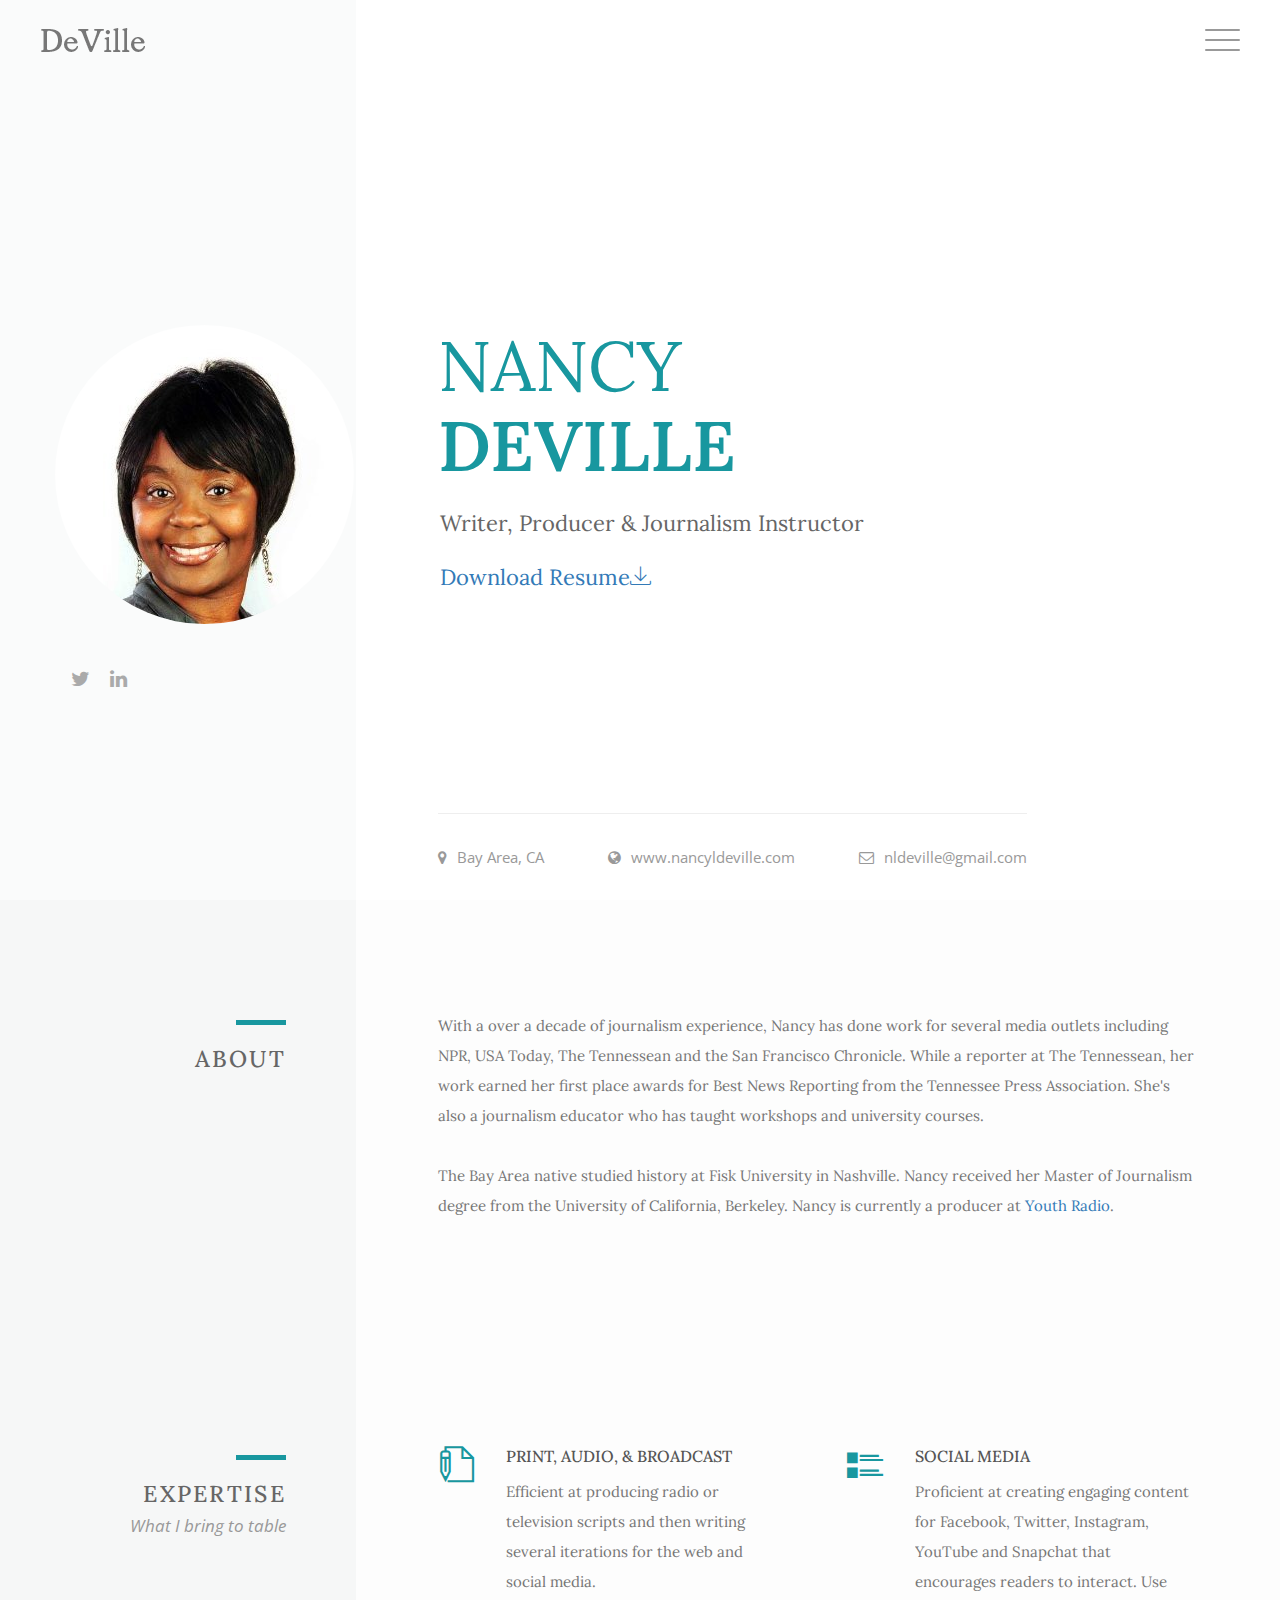
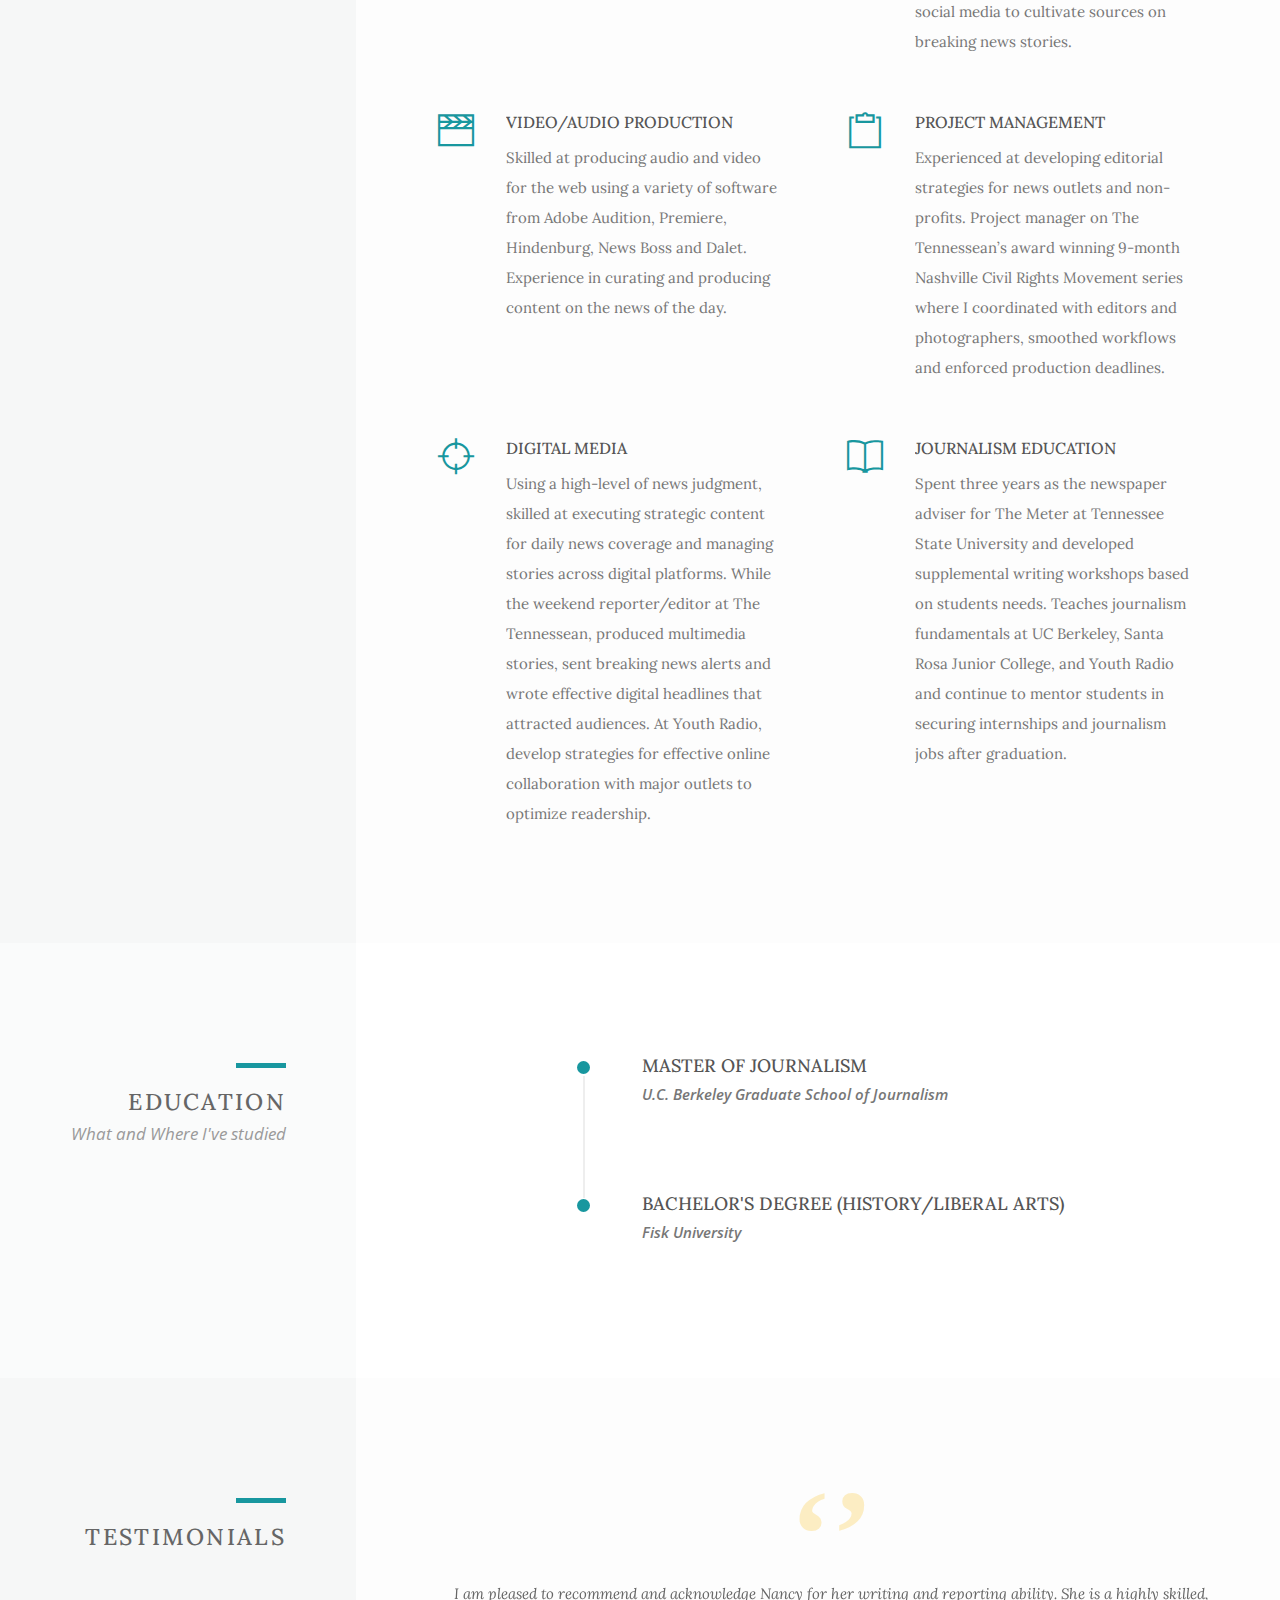
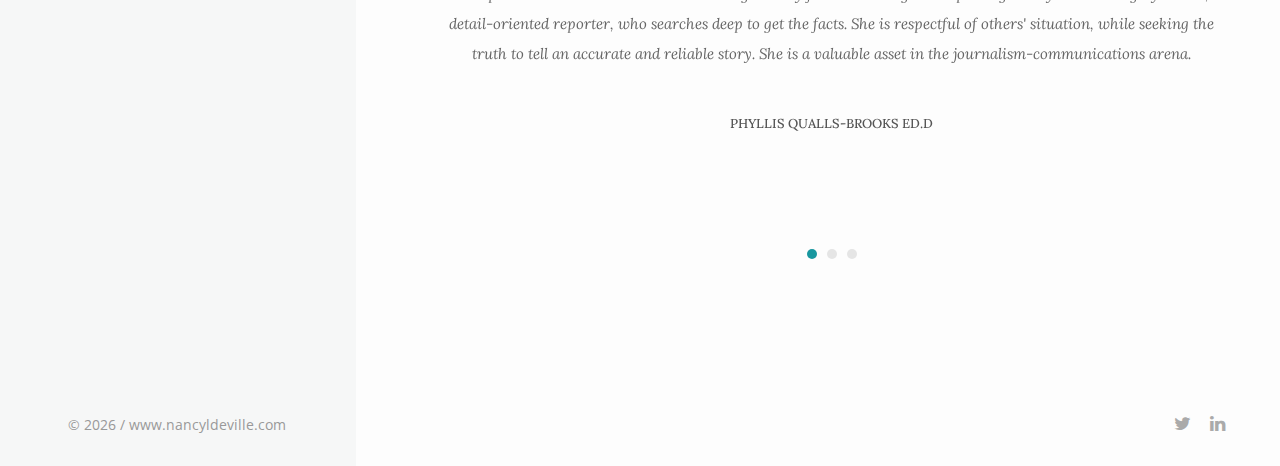
==== commit b8170378: "V2 Changes" ====
--- a/index.html
+++ b/index.html
@@ -5,7 +5,7 @@
         <meta http-equiv="X-UA-Compatible" content="IE=edge">
         <meta name="viewport" content="width=device-width, initial-scale=1">
         <!-- The above 3 meta tags *must* come first in the head; any other head content must come *after* these tags -->
-        <title>Nancy Deville</title>
+        <title>Nancy DeVille</title>
         <!--    favicon-->
         <link rel="shortcut icon" href="image/faveicon.png" type="image/x-icon">
         
@@ -75,11 +75,11 @@
                 <div class="row">
                     <div class="col-md-3 col-left">
                         <div class="header-photo">
-                            <img class="img-circle" src="image/home-1/1.png" alt="Photo">
+                            <img class="img-circle" src="image/home-1/2b23047.jpg" alt="Photo">
                         </div>
                         <div class="wel-social">
-                            <a href="https://twitter.com/devillenews"><i class="fa fa-twitter" aria-hidden="true"></i></a>
-                            <a href="https://www.linkedin.com/in/nancy-deville-536590as"><i class="fa fa-linkedin" aria-hidden="true"></i></a>
+                            <a href="https://twitter.com/devillenews" target="_blank"><i class="fa fa-twitter" aria-hidden="true"></i></a>
+                            <a href="https://www.linkedin.com/in/nancy-deville-536590a/" target="_blank"><i class="fa fa-linkedin" aria-hidden="true"></i></a>
                         </div>
                     </div>
                     <div class="col-md-9 col-right wel-content">
@@ -90,7 +90,7 @@
                         <div class="header-contact-infos">
                             <div href="#" class="header-contact-info"><i class="fa fa-map-marker" aria-hidden="true"></i>Bay Area, CA</div>
                             <a href="#" class="header-contact-info"><i class="fa fa-globe" aria-hidden="true"></i>www.nancyldeville.com</a>
-                            <a href="mailto:smith.droit@gmail" class="header-contact-info"><i class="fa fa-envelope-o" aria-hidden="true"></i>info@nancyldeville.com</a>
+                            <a href="mailto:nldeville@gmail.com" class="header-contact-info"><i class="fa fa-envelope-o" aria-hidden="true"></i>nldeville@gmail.com</a>
                         </div>
                     </div>
                 </div>
@@ -109,7 +109,7 @@
                     <div class="col-md-9 col-right sec-pad">
                         <div class="about-content">
                             <p>With a over a decade of journalism experience, Nancy has done work for several media outlets including NPR, USA Today, The Tennessean and the San Francisco Chronicle. While a reporter at The Tennessean, her work earned her first place awards for Best News Reporting from the Tennessee Press Association. She's also a journalism educator who has taught workshops and university courses.</p>
-                            <p>The Bay Area native studied history at Fisk University in Nashville. Nancy received her Master of Journalism degree from the University of California, Berkeley. Nancy is currently a producer at Youth Radio. </p>
+                            <p>The Bay Area native studied history at Fisk University in Nashville. Nancy received her Master of Journalism degree from the University of California, Berkeley. Nancy is currently a producer at <a href="https://youthradio.org/" target="_blank">Youth Radio</a>.</p>
                         </div>
                     </div>
                 </div>
@@ -135,7 +135,7 @@
                                 </div>
                                 <div class="media-body">
                                     <h4 class="title">Print, Audio, &amp; Broadcast</h4>
-                                    <p>Lorem ipsum dolor sit amet, consectetur adipisicing elit, sed do eiusmod tempor incididunt ut labore</p>
+                                    <p>Efficient at producing radio or television scripts and then writing several iterations for the web and social media.  </p>
                                 </div>
                             </div>
                             <div class="col-xs-6 media expertise-media">
@@ -144,16 +144,16 @@
                                 </div>
                                 <div class="media-body">
                                     <h4 class="title">Social Media</h4>
-                                    <p>Lorem ipsum dolor sit amet, consectetur adipisicing elit, sed do eiusmod tempor incididunt ut labore</p>
-                                </div>
-                            </div>
-                            <div class="col-xs-6 media expertise-media">
-                                <div class="media-left">
-                                    <span class="ti-video-clapper"></span>
+                                    <p>Proficient at creating engaging content for Facebook, Twitter, Instagram, YouTube and Snapchat that encourages readers to interact. Use social media to cultivate sources on breaking news stories.  </p>
+                                </div>
+                            </div>
+                            <div class="col-xs-6 media expertise-media">
+                                <div class="media-left">
+                                   <span class="ti-video-clapper"></span>
                                 </div>
                                 <div class="media-body">
                                     <h4 class="title">Video/Audio Production</h4>
-                                    <p>Lorem ipsum dolor sit amet, consectetur adipisicing elit, sed do eiusmod tempor incididunt ut labore</p>
+                                    <p>Skilled at producing audio and video for the web using a variety of software from Adobe Audition, Premiere, Hindenburg, News Boss and Dalet. Experience in curating and producing content on the news of the day.  </p>
                                 </div>
                             </div>
                             <div class="col-xs-6 media expertise-media">
@@ -162,7 +162,7 @@
                                 </div>
                                 <div class="media-body">
                                     <h4 class="title">Project Management</h4>
-                                    <p>Lorem ipsum dolor sit amet, consectetur adipisicing elit, sed do eiusmod tempor incididunt ut labore</p>
+                                    <p>Experienced at developing editorial strategies for news outlets and non-profits. Project manager on The Tennessean’s award winning 9-month Nashville Civil Rights Movement series where I coordinated with editors and photographers, smoothed workflows and enforced production deadlines. </p>
                                 </div>
                             </div>
                             <div class="col-xs-6 media expertise-media">
@@ -171,7 +171,7 @@
                                 </div>
                                 <div class="media-body">
                                     <h4 class="title">Digital Media</h4>
-                                    <p>Lorem ipsum dolor sit amet, consectetur adipisicing elit, sed do eiusmod tempor incididunt ut labore</p>
+                                    <p>Using a high-level of news judgment, skilled at executing strategic content for daily news coverage and managing stories across digital platforms. While the weekend reporter/editor at The Tennessean, produced multimedia stories, sent breaking news alerts and wrote effective digital headlines that attracted audiences. At Youth Radio, develop strategies for effective online collaboration with major outlets to optimize readership. </p>
                                 </div>
                             </div>
                             <div class="col-xs-6 media expertise-media">
@@ -180,7 +180,7 @@
                                 </div>
                                 <div class="media-body">
                                     <h4 class="title">Journalism Education</h4>
-                                    <p>Lorem ipsum dolor sit amet, consectetur adipisicing elit, sed do eiusmod tempor incididunt ut labore</p>
+                                    <p>Spent three years as the newspaper adviser for The Meter at Tennessee State University and developed supplemental writing workshops based on students needs. Teaches journalism fundamentals at UC Berkeley, Santa Rosa Junior College, and Youth Radio and continue to mentor students in securing internships and journalism jobs after graduation. </p>
                                 </div>
                             </div>
                         </div>
@@ -198,29 +198,25 @@
                     <div class="col-md-3 col-left">
                         <div class="sec-title">
                             <h2>Education</h2>
-                            <h6>What I've studied</h6>
+                            <h6>What and Where I've studied</h6>
                         </div>
                     </div>
                     <div class="col-md-9 col-right sec-pad">
                         <div class="row row-experience">
                             <div class="col-xs-3 col-full">
-                                <h5 class="experience-date">June 2013<br/>to May 2015</h5>
                             </div>
                             <div class="col-xs-9 ex-content">
                                 <h4 class="title">Master of Journalism</h4>
-                                <h5>U.C. Berkeley Graduate School of Journalism</h5>
-                                <p>Lorem ipsum dolor sit amet, consectetur adipisicing elit, sed do eiusmod tempor incididunt ut labore et dolore magna aliqua. Ut enim ad minim veniam.</p>
+								<h5>U.C. Berkeley Graduate School of Journalism</h5>
                             </div>
                         </div>
                         <div class="row row-experience">
                             <div class="col-xs-3 col-full">
-                                <h5 class="experience-date">Feb 2010<br/>to May 2012</h5>
                             </div>
                             <div class="col-xs-9 ex-content">
                                 <h4 class="title">Bachelor's Degree (History/Liberal Arts)</h4>
                                 <h5>Fisk University</h5>
-                                <p>Lorem ipsum dolor sit amet, consectetur adipisicing elit, sed do eiusmod tempor incididunt ut labore et dolore magna aliqua. Ut enim ad minim veniam.</p>
-                            </div>
+                                </div>
                         </div>
                         
                     </div>
@@ -274,8 +270,8 @@
                         <div class="footer-links">
                         </div>
                         <div class="footer-social">
-                            <a href="https://twitter.com/devillenews"><i class="fa fa-twitter" aria-hidden="true"></i></a>
-                            <a href="https://www.linkedin.com/in/nancy-deville-536590as"><i class="fa fa-linkedin" aria-hidden="true"></i></a>
+                            <a href="https://twitter.com/devillenews" target="_blank"><i class="fa fa-twitter" aria-hidden="true"></i></a>
+                            <a href="https://www.linkedin.com/in/nancy-deville-536590a" target="_blank"><i class="fa fa-linkedin" aria-hidden="true"></i></a>
                         </div>
                     </div>
                 </div>
@@ -299,4 +295,4 @@
         <!-- custom js -->
         <script type="text/javascript" src="js/custom.js"></script>
     </body>
-</html>+</html>
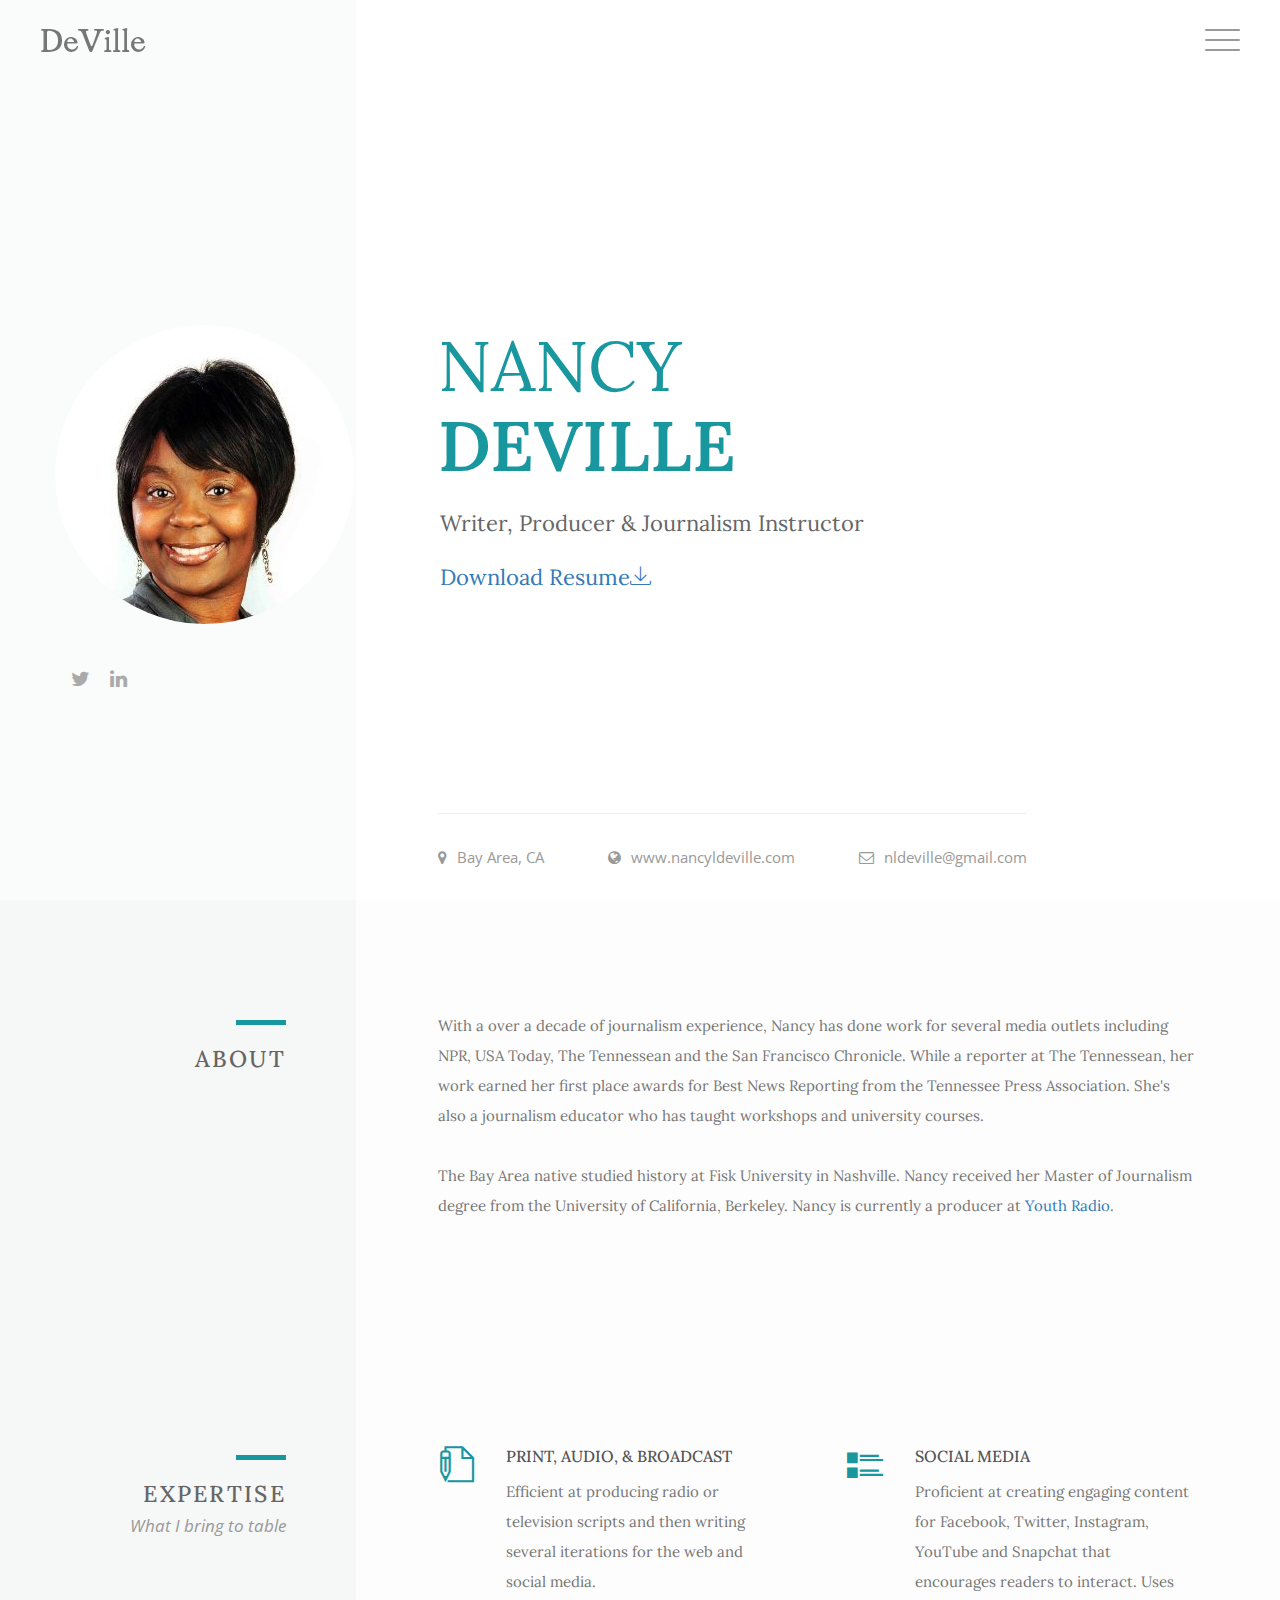
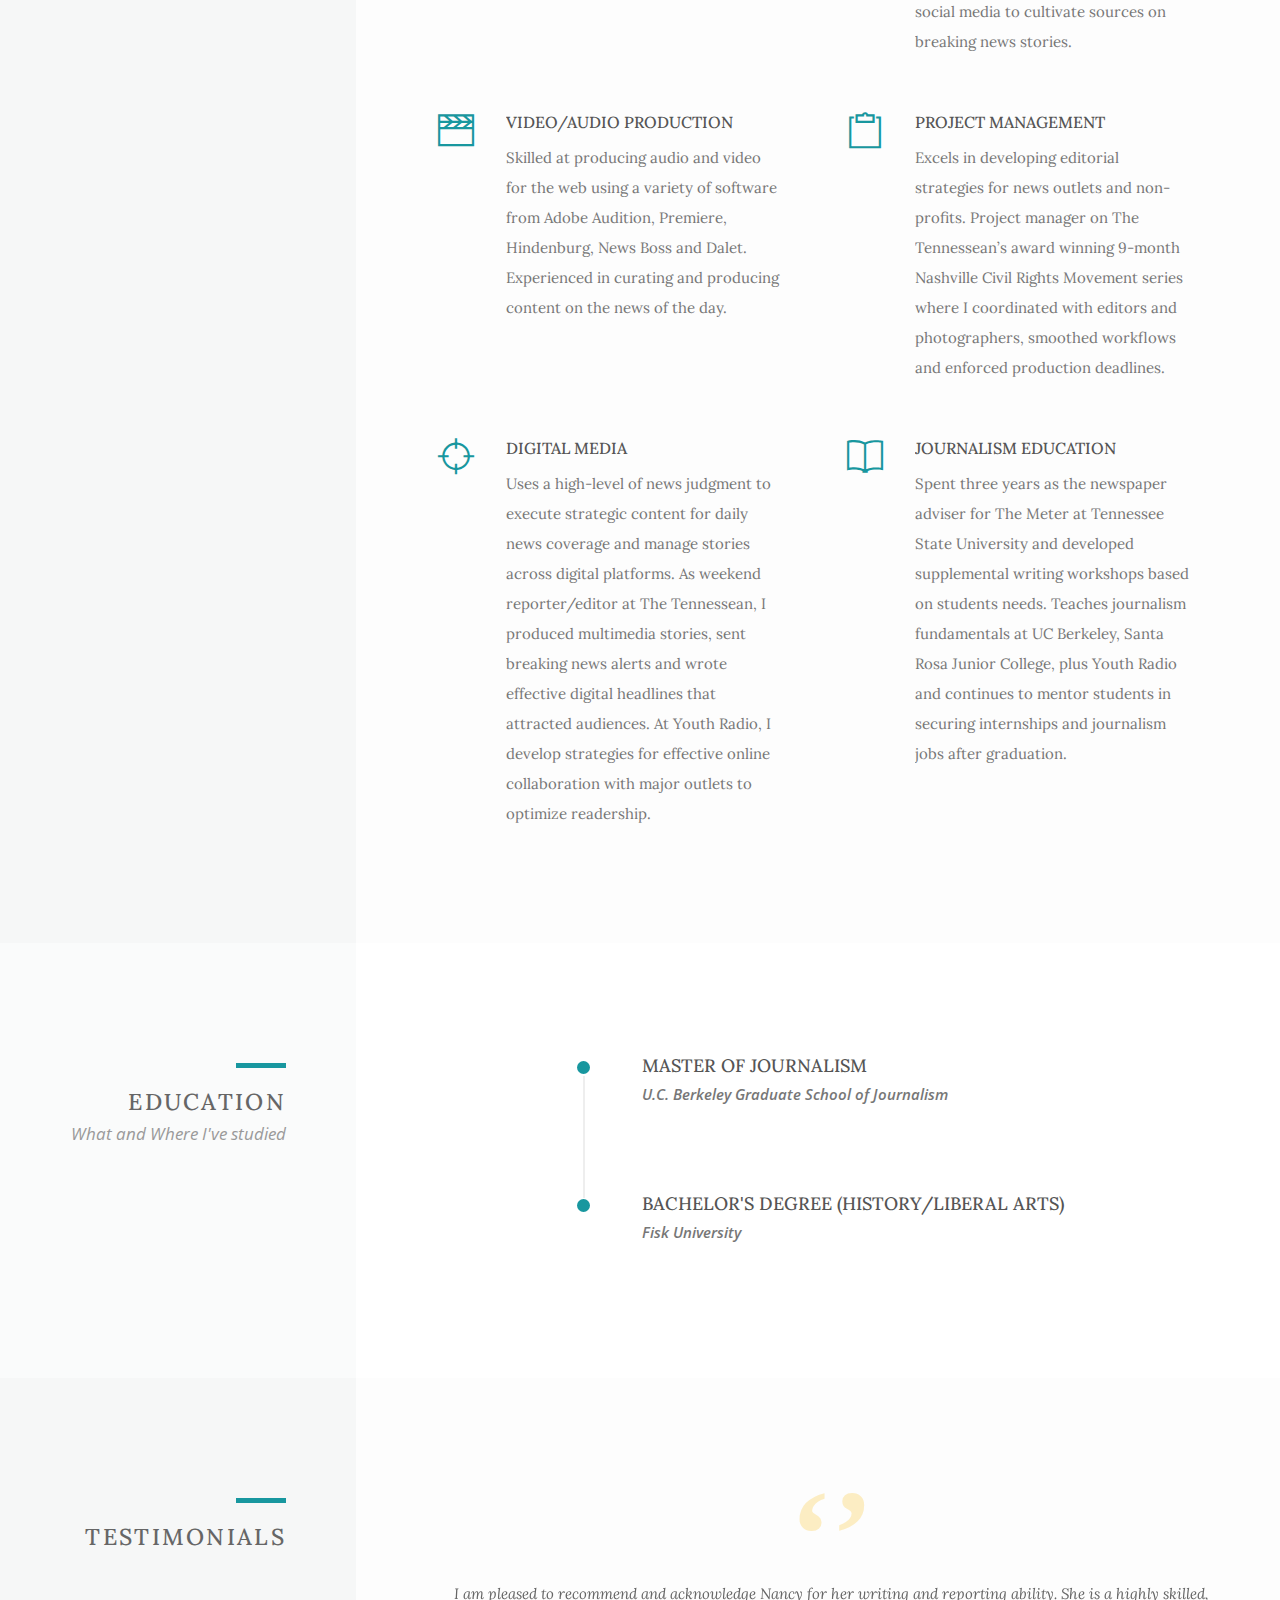
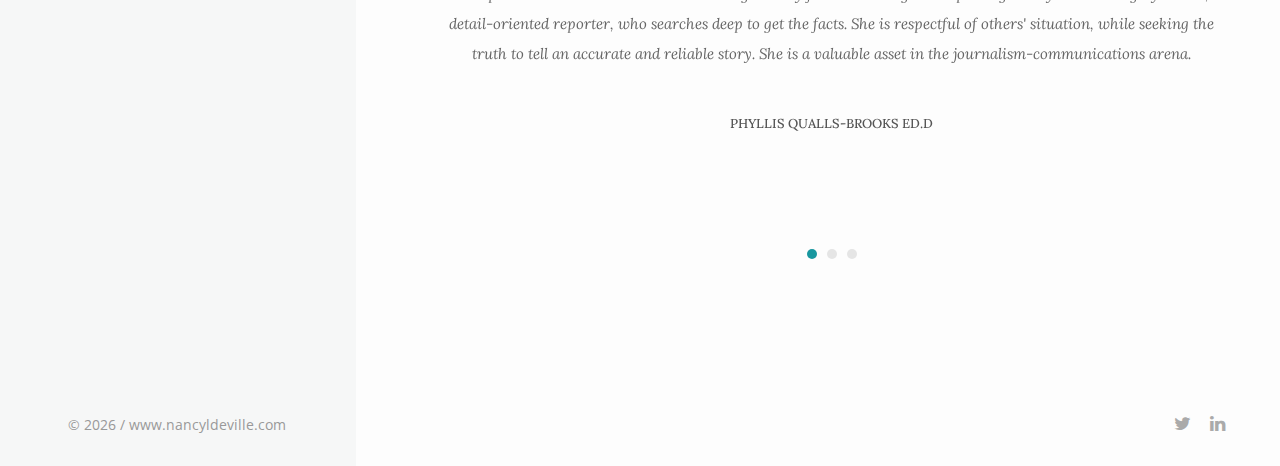
==== commit 751b32de: "Minor Copy Changes" ====
--- a/index.html
+++ b/index.html
@@ -144,7 +144,7 @@
                                 </div>
                                 <div class="media-body">
                                     <h4 class="title">Social Media</h4>
-                                    <p>Proficient at creating engaging content for Facebook, Twitter, Instagram, YouTube and Snapchat that encourages readers to interact. Use social media to cultivate sources on breaking news stories.  </p>
+                                    <p>Proficient at creating engaging content for Facebook, Twitter, Instagram, YouTube and Snapchat that encourages readers to interact. Uses social media to cultivate sources on breaking news stories.  </p>
                                 </div>
                             </div>
                             <div class="col-xs-6 media expertise-media">
@@ -153,7 +153,7 @@
                                 </div>
                                 <div class="media-body">
                                     <h4 class="title">Video/Audio Production</h4>
-                                    <p>Skilled at producing audio and video for the web using a variety of software from Adobe Audition, Premiere, Hindenburg, News Boss and Dalet. Experience in curating and producing content on the news of the day.  </p>
+                                    <p>Skilled at producing audio and video for the web using a variety of software from Adobe Audition, Premiere, Hindenburg, News Boss and Dalet. Experienced in curating and producing content on the news of the day.  </p>
                                 </div>
                             </div>
                             <div class="col-xs-6 media expertise-media">
@@ -162,7 +162,7 @@
                                 </div>
                                 <div class="media-body">
                                     <h4 class="title">Project Management</h4>
-                                    <p>Experienced at developing editorial strategies for news outlets and non-profits. Project manager on The Tennessean’s award winning 9-month Nashville Civil Rights Movement series where I coordinated with editors and photographers, smoothed workflows and enforced production deadlines. </p>
+                                    <p>Excels in developing editorial strategies for news outlets and non-profits. Project manager on The Tennessean’s award winning 9-month Nashville Civil Rights Movement series where I coordinated with editors and photographers, smoothed workflows and enforced production deadlines. </p>
                                 </div>
                             </div>
                             <div class="col-xs-6 media expertise-media">
@@ -171,7 +171,7 @@
                                 </div>
                                 <div class="media-body">
                                     <h4 class="title">Digital Media</h4>
-                                    <p>Using a high-level of news judgment, skilled at executing strategic content for daily news coverage and managing stories across digital platforms. While the weekend reporter/editor at The Tennessean, produced multimedia stories, sent breaking news alerts and wrote effective digital headlines that attracted audiences. At Youth Radio, develop strategies for effective online collaboration with major outlets to optimize readership. </p>
+                                    <p>Uses a high-level of news judgment to execute strategic content for daily news coverage and manage stories across digital platforms. As weekend reporter/editor at The Tennessean, I produced multimedia stories, sent breaking news alerts and wrote effective digital headlines that attracted audiences. At Youth Radio, I develop strategies for effective online collaboration with major outlets to optimize readership. </p>
                                 </div>
                             </div>
                             <div class="col-xs-6 media expertise-media">
@@ -180,7 +180,7 @@
                                 </div>
                                 <div class="media-body">
                                     <h4 class="title">Journalism Education</h4>
-                                    <p>Spent three years as the newspaper adviser for The Meter at Tennessee State University and developed supplemental writing workshops based on students needs. Teaches journalism fundamentals at UC Berkeley, Santa Rosa Junior College, and Youth Radio and continue to mentor students in securing internships and journalism jobs after graduation. </p>
+                                    <p>Spent three years as the newspaper adviser for The Meter at Tennessee State University and developed supplemental writing workshops based on students needs. Teaches journalism fundamentals at UC Berkeley, Santa Rosa Junior College, plus Youth Radio and continues to mentor students in securing internships and journalism jobs after graduation. </p>
                                 </div>
                             </div>
                         </div>
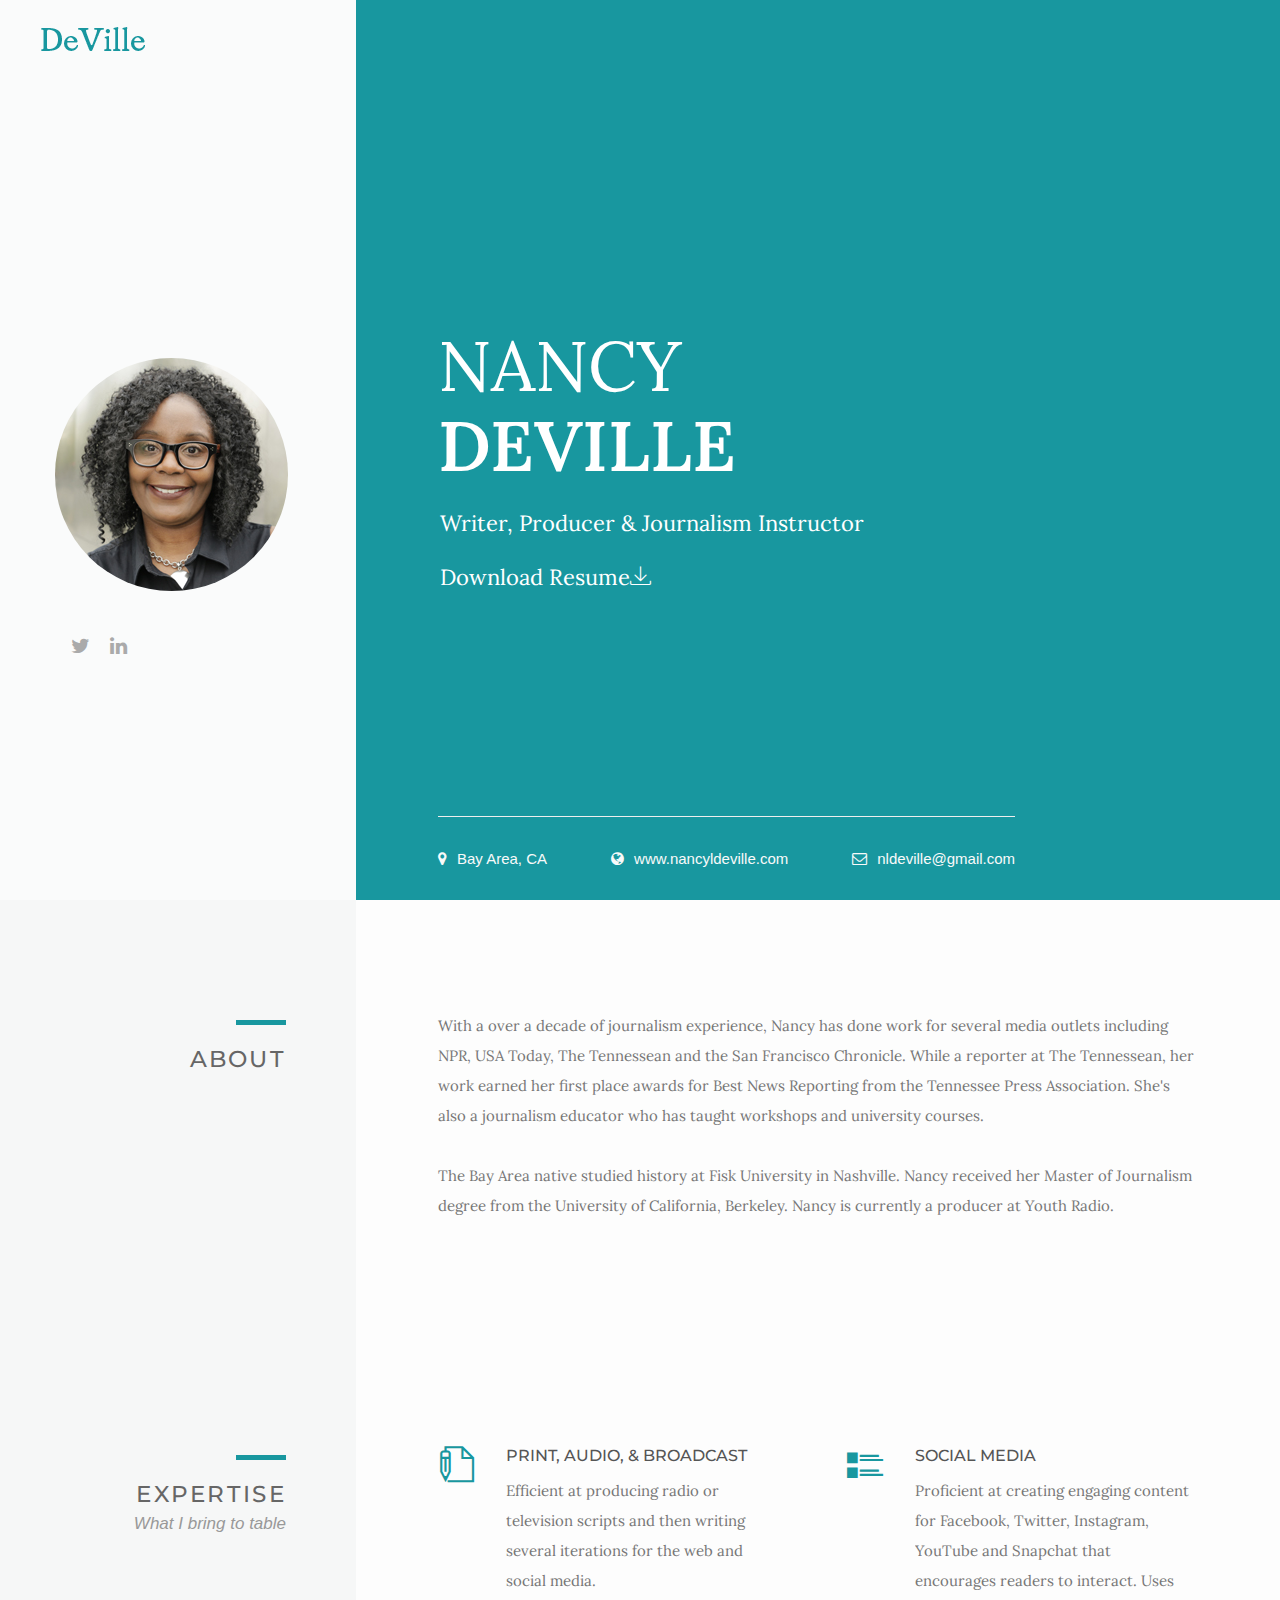
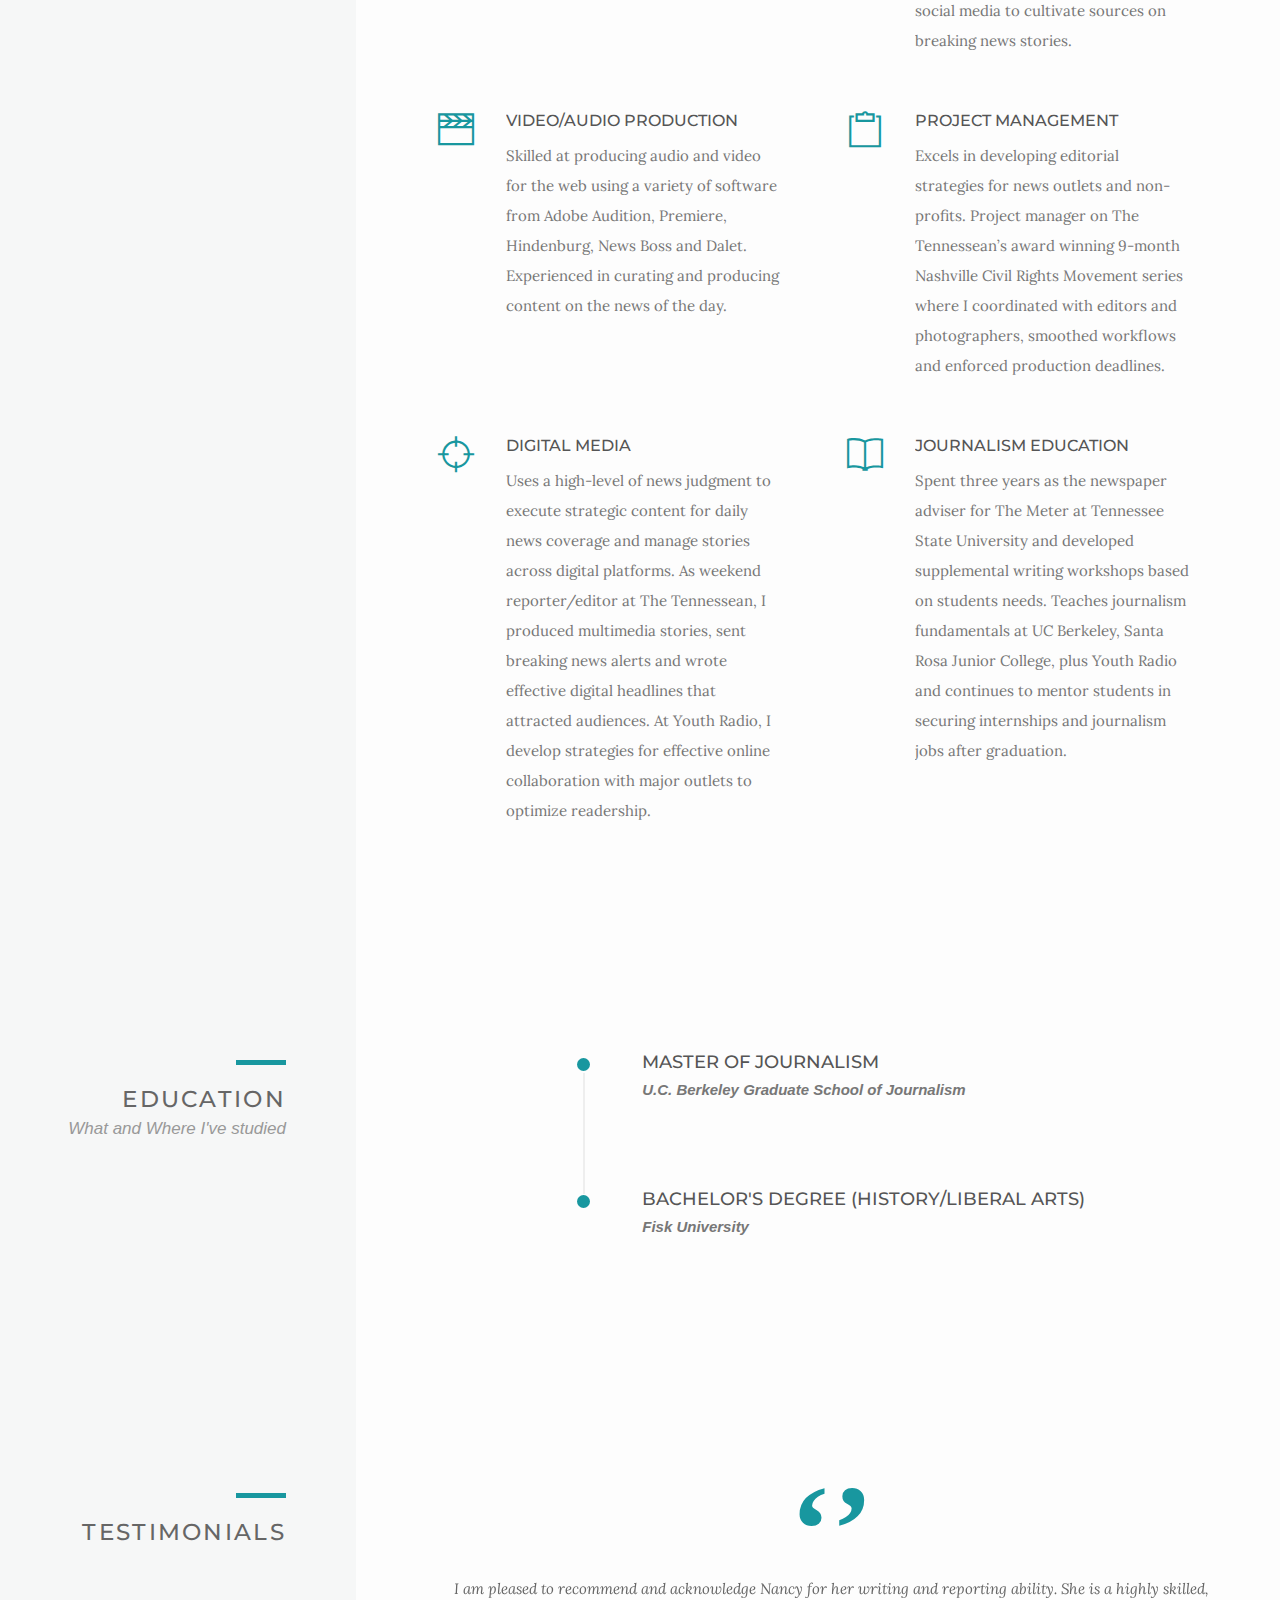
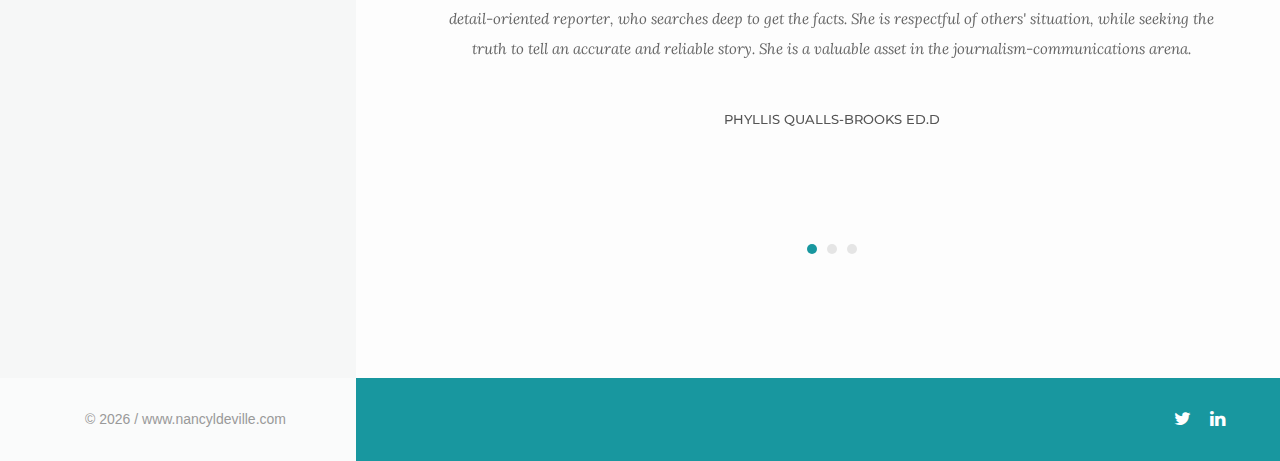
==== commit 4b00001f: "Site Upload" ====
--- a/index.html
+++ b/index.html
@@ -47,7 +47,7 @@
             <nav class="navbar navbar-default navbar-fixed-top" data-spy="affix" data-offset-top="80">
                 <div class="container-fluid">
                     <div class="navbar-header">
-                        <button type="button" class="navbar-toggle collapsed" data-toggle="collapse" data-target="#myNavbar">
+                        <!--Removed Header info-->
                             <span class="icon-bar"></span>
                             <span class="icon-bar"></span>
                             <span class="icon-bar"></span>
@@ -75,7 +75,7 @@
                 <div class="row">
                     <div class="col-md-3 col-left">
                         <div class="header-photo">
-                            <img class="img-circle" src="image/home-1/2b23047.jpg" alt="Photo">
+                            <img class="img-circle" src="image/home-1/final.jpg" alt="Photo">
                         </div>
                         <div class="wel-social">
                             <a href="https://twitter.com/devillenews" target="_blank"><i class="fa fa-twitter" aria-hidden="true"></i></a>
@@ -86,7 +86,7 @@
                         <h3 class="hello-t"></h3>
                         <h1 class="name-t">Nancy <br/><span>DeVille</span></h1>
 						<h2 class="expart-n">Writer, Producer &amp; Journalism Instructor</h2>
-                        <h3 class="expart-n"><a href="#" <span data-letters="Download Resume">Download Resume</span><i class="lnr lnr-download"></i></a></h3>
+                       <h3 class="expart-n"><a href="NancyDevilleResume.pdf" download="NancyDevilleResume.pdf"><font color="white">Download Resume</font></a><i class="lnr lnr-download"></i></a></h3>
                         <div class="header-contact-infos">
                             <div href="#" class="header-contact-info"><i class="fa fa-map-marker" aria-hidden="true"></i>Bay Area, CA</div>
                             <a href="#" class="header-contact-info"><i class="fa fa-globe" aria-hidden="true"></i>www.nancyldeville.com</a>
@@ -109,7 +109,7 @@
                     <div class="col-md-9 col-right sec-pad">
                         <div class="about-content">
                             <p>With a over a decade of journalism experience, Nancy has done work for several media outlets including NPR, USA Today, The Tennessean and the San Francisco Chronicle. While a reporter at The Tennessean, her work earned her first place awards for Best News Reporting from the Tennessee Press Association. She's also a journalism educator who has taught workshops and university courses.</p>
-                            <p>The Bay Area native studied history at Fisk University in Nashville. Nancy received her Master of Journalism degree from the University of California, Berkeley. Nancy is currently a producer at <a href="https://youthradio.org/" target="_blank">Youth Radio</a>.</p>
+                            <p>The Bay Area native studied history at Fisk University in Nashville. Nancy received her Master of Journalism degree from the University of California, Berkeley. Nancy is currently a producer at Youth Radio.</p>
                         </div>
                     </div>
                 </div>
@@ -194,7 +194,7 @@
         <!--=============Start experiences section===========-->
         <section id="education" class="experiences">
             <div class="container">
-                <div class="row display-f">
+                <div class="row display-f bg-color">
                     <div class="col-md-3 col-left">
                         <div class="sec-title">
                             <h2>Education</h2>
@@ -258,7 +258,7 @@
         <!--=============Start footer-area ===========-->
         <footer class="footer-area">
             <div class="container">
-                <div class="row display-f bg-color">
+                <div class="row display-f">
                     <div class="col-md-3 col-sm-4 col-left">
                         <div class="sec-title">
                             <h6>&copy; <script type="text/javascript">
--- a/css/style.css
+++ b/css/style.css
@@ -1,3037 +1,2710 @@
-/*====================================================*/
-/*----------------------------------------------------
-@File: Default Styles
-@Author: Md. Shahadat Hussain
-@URL: https://themeforest.net/user/droitthemes
-
-This file contains the styling for the actual theme, this
-is the file you need to edit to change the look of the
-theme.
----------------------------------------------------- */
-/*=====================================================================
-@Template Name: Smith
-@Author: Md. Shahadat Hussain
-@Developed By: Rony
-@Developer URL: https://themeforest.net/user/droitthemes
-
-@Default Styles
-
-Table of Content:
-01/ variables
-02/ predefine
-03/ header
-04/ slider
-05/ about
-06/ scroll
-07/ portfolio
-08/ services
-09/ blog
-10/ contact
-11/ footer 
-=====================================================================*/
-/*-------- fonts --------*/
-@import url("https://fonts.googleapis.com/css?family=Open+Sans:300,400,600,700|Lora:300,400,500,600,700");
-@import url("https://fonts.googleapis.com/css?family=Dancing+Script:400,700");
-/*========== color variables ==========*/
-/*====================================================*/
-/*====================================================*/
-.p0 {
-  padding: 0px;
-}
-
-ul {
-  list-style: none;
-  margin: 0px;
-  padding: 0px;
-}
-
-a {
-  text-decoration: none;
-}
-a:hover, a:focus {
-  text-decoration: none;
-}
-
-.row.m0 {
-  margin: 0px;
-}
-
-body, p, h1, h2, h3, h4, h5, h6 {
-  margin: 0px;
-  padding: 0px;
-  font-family: "Lora", sans-serif;
-}
-
-body {
-  font: 400 15px/30px "Lora", sans-serif;
-  letter-spacing: 0px;
-  color: #777777;
-}
-
-a, .btn, button {
-  text-decoration: none;
-  outline: none;
-}
-a:hover, a:focus, .btn:hover, .btn:focus, button:hover, button:focus {
-  text-decoration: none;
-  outline: none;
-}
-
-.btn:focus, .btn:active:focus, .btn.active:focus, .btn.focus, .btn:active.focus, .btn.active.focus {
-  outline: none;
-  box-shadow: none;
-}
-
-section, footer {
-  overflow: hidden;
-}
-section.row, footer.row {
-  margin: 0;
-}
-
-section.active {
-  height: 100% !important;
-  max-height: 100%;
-  overflow-y: scroll;
-}
-
-.sec-pad {
-  padding-top: 111px;
-  padding-bottom: 114px;
-}
-
-.sec-title {
-  text-align: right;
-  padding-right: 39px;
-}
-.sec-title h2 {
-  font: 500 23px "Lora", sans-serif;
-  letter-spacing: 2.3px;
-  text-transform: uppercase;
-  color: #666666;
-  position: relative;
-  padding-top: 24px;
-  line-height: 30px;
-  padding-bottom: 5px;
-}
-.sec-title h2:before {
-  content: "";
-  width: 50px;
-  height: 5px;
-  position: absolute;
-  top: 0;
-  right: 0;
-  background: #18979f;
-}
-.sec-title h6 {
-  font: 400 17px "Open Sans", sans-serif;
-  font-style: italic;
-  color: #999;
-}
-@media (min-width: 1200px) {
-  .sec-title h6 {
-    margin-left: -300px;
-  }
-}
-
-.sec-title2 {
-  padding-bottom: 49px;
-}
-.sec-title2 h2 {
-  font: 500 25px "Lora", sans-serif;
-  color: #454646;
-  letter-spacing: 1px;
-  position: relative;
-  text-transform: uppercase;
-  padding-bottom: 5px;
-}
-.sec-title2 h2:before {
-  content: '';
-  width: 60px;
-  height: 2px;
-  background: #18979f;
-  position: absolute;
-  bottom: 0;
-  left: 0;
-}
-.sec-title2 h6 {
-  font: 400 17px "Open Sans", sans-serif;
-  font-style: italic;
-  color: #999;
-  padding-top: 15px;
-}
-
-.title {
-  font: 500 16px "Lora", sans-serif;
-  color: #555;
-  text-transform: uppercase;
-  transition: all 0.4s linear;
-  cursor: pointer;
-}
-.title:hover {
-  color: #18979f;
-}
-
-.section-title {
-  max-width: 610px;
-  margin: 0 auto 60px;
-  text-align: center;
-}
-.section-title h2 {
-  font: 600 30px/45px "Lora", sans-serif;
-  color: #191b1d;
-  letter-spacing: 0.40px;
-  text-transform: uppercase;
-  position: relative;
-  padding-bottom: 17px;
-}
-.section-title h2:before {
-  content: "";
-  width: 60px;
-  height: 2px;
-  position: absolute;
-  bottom: 0;
-  left: 50%;
-  transform: translateX(-50%);
-  background: #18979f;
-}
-.section-title p {
-  font: 400 15px/28px "Lora", sans-serif;
-  color: #706b6b;
-  padding-top: 22px;
-}
-
-.sec-title.dk h2 {
-  color: #999;
-}
-.sec-title.dk h6 {
-  color: #666;
-}
-
-.sec-title3 {
-  margin-bottom: 63px;
-  text-align: center;
-}
-.sec-title3 h2 {
-  font: 500 24px "Lora", sans-serif;
-  color: #666666;
-  letter-spacing: 2.3px;
-  text-transform: uppercase;
-  position: relative;
-  padding-bottom: 12px;
-  margin-bottom: 15px;
-  z-index: 1;
-}
-.sec-title3 h2:before {
-  content: "";
-  width: 60px;
-  height: 2px;
-  position: absolute;
-  bottom: 0;
-  left: 50%;
-  transform: translateX(-50%);
-  background: #18979f;
-}
-.sec-title3 h2:after {
-  content: attr(data-line);
-  width: 100%;
-  font-size: 330px;
-  top: -7px;
-  color: rgba(102, 102, 102, 0.025);
-  font-weight: 700;
-  position: absolute;
-  left: 0px;
-  font-family: "Lora", sans-serif;
-  line-height: 0px;
-  z-index: -1;
-}
-.sec-title3 p {
-  font: 400 18px "Open Sans", sans-serif;
-  color: #999999;
-}
-.sec-title3.sec-left {
-  text-align: left;
-}
-.sec-title3.sec-left h2:before {
-  left: 0;
-  transform: translateX(0);
-}
-.sec-title3.sec-left h2:after {
-  left: -11px;
-}
-.sec-title3.sec-right {
-  text-align: right;
-}
-.sec-title3.sec-right h2:before {
-  right: 0;
-  transform: translateX(0);
-  left: auto;
-}
-.sec-title3.sec-right h2:after {
-  left: auto;
-  right: -20px;
-}
-.sec-title3.sec-right p {
-  color: #999999;
-}
-.sec-title3.sec-right.white-color h2 {
-  color: #fff;
-}
-.sec-title3.sec-right.white-color h2:before {
-  background: #fff;
-}
-.sec-title3.sec-right.white-color h2:after {
-  color: rgba(255, 255, 255, 0.05);
-}
-.sec-title3.sec-right.white-color p {
-  color: #fff;
-}
-
-.bg-c {
-  background: #fdfdfd;
-}
-
-.sec-title3.dk-color h2 {
-  color: #999;
-}
-.sec-title3.dk-color h2:after {
-  color: rgba(102, 102, 102, 0.07);
-}
-.sec-title3.dk-color p {
-  color: #666;
-}
-
-/*====================================================*/
-/*====================================================*/
-/*=========== pre-loader css =============*/
-.loader-container {
-  position: fixed;
-  float: left;
-  top: 0;
-  width: 100%;
-  height: 100%;
-  bottom: 0;
-  background: #2d2e2e;
-  z-index: 999999;
-}
-
-.loader-container .loader {
-  position: absolute;
-  top: 50%;
-  left: 50%;
-  transform: translate(-50%, -50%);
-  margin: auto;
-}
-
-#mask {
-  width: 200px;
-  height: 200px;
-  line-height: 200px;
-  margin: 0 auto;
-  text-align: center;
-}
-#mask svg {
-  width: 64px;
-  height: 76px;
-}
-#mask svg .preloader-path {
-  stroke-linejoin: round;
-  fill: none;
-  stroke: #18979f;
-  stroke-width: 1;
-  stroke-dasharray: 70 32;
-  -webkit-animation: preloader 1s infinite ease;
-  animation: preloader 1s infinite ease;
-}
-
-@-webkit-keyframes preloader {
-  from {
-    stroke-width: 0;
-    stroke-dashoffset: 0;
-  }
-
-  to {
-    stroke-width: 1;
-    stroke-dashoffset: 102px;
-  }
-}
-@keyframes preloader {
-  from {
-    stroke-width: 0;
-    stroke-dashoffset: 0;
-  }
-
-  to {
-    stroke-width: 1;
-    stroke-dashoffset: 102px;
-  }
-}
-/*============ Start header area css ===============*/
-@media (min-width: 768px) {
-  .navbar-toggle {
-    display: block;
-  }
-
-  .navbar-header {
-    float: none;
-  }
-
-  .header-logo {
-    float: left;
-  }
-}
-.navbar {
-  margin: 0px;
-  box-shadow: none;
-  border: 0px;
-  background: transparent;
-  border-radius: 0px;
-  padding: 0px 25px;
-  transition: all 0.2s ease;
-  z-index: 99;
-}
-
-.navbar-header .navbar-toggle {
-  position: relative;
-  z-index: 0;
-  margin-top: 0px;
-  margin-right: 0px;
-  transition: all 0.25s ease;
-  padding: 29px 0px;
-  border: 0px;
-  margin-bottom: 0px;
-  z-index: 2;
-}
-.navbar-header .navbar-toggle .icon-bar {
-  background-color: #999999;
-  width: 35px;
-  transition: all 0.25s ease;
-}
-.navbar-header .navbar-toggle .icon-bar + .icon-bar {
-  margin-top: 8px;
-}
-.navbar-header .navbar-toggle .icon-bar:nth-child(1) {
-  transform: rotate(45deg);
-  transform-origin: 10% 10%;
-}
-.navbar-header .navbar-toggle .icon-bar:nth-child(2) {
-  opacity: 0;
-}
-.navbar-header .navbar-toggle .icon-bar:nth-child(3) {
-  transform: rotate(-45deg);
-  transform-origin: 10% 90%;
-}
-.navbar-header .navbar-toggle.collapsed .icon-bar:nth-child(1) {
-  transform: none;
-}
-.navbar-header .navbar-toggle.collapsed .icon-bar:nth-child(2) {
-  opacity: 1;
-}
-.navbar-header .navbar-toggle.collapsed .icon-bar:nth-child(3) {
-  transform: none;
-}
-.navbar-header .navbar-toggle:hover, .navbar-header .navbar-toggle:focus {
-  background: transparent;
-}
-.navbar-header .navbar-brand {
-  height: auto;
-  line-height: 80px;
-  display: block;
-  padding-top: 0px;
-  padding-bottom: 0px;
-  transition: all 0.25s ease;
-}
-.navbar-header .navbar-brand img {
-  display: inline-block;
-}
-
-.navbar-collapse {
-  float: right;
-  position: fixed;
-  z-index: 0;
-  top: 0;
-  right: 0;
-  bottom: 0;
-  background-color: #fafbfb;
-  max-height: none !important;
-  height: auto !important;
-  overflow-x: hidden;
-  transform: translateX(100%);
-  transition: all 0.35s ease;
-}
-.navbar-collapse .menu {
-  transition: padding-top 0.25s ease;
-  margin-top: 0;
-  margin-bottom: 0;
-  overflow-y: scroll;
-  height: 100%;
-  padding-top: 50px;
-  width: 321px;
-}
-.navbar-collapse .menu li {
-  display: block;
-  float: none;
-}
-.navbar-collapse .menu li a {
-  font-family: 'Lora', sans-serif;
-  font-weight: 400;
-  text-transform: uppercase;
-  font-size: 14px;
-  color: #666666;
-  padding-left: 55px;
-  transition: all 0.3s linear;
-}
-.navbar-collapse .menu li a:hover, .navbar-collapse .menu li a:focus {
-  background: none;
-  color: #18979f;
-}
-.navbar-collapse .menu li.nav-lang {
-  margin-top: 66px;
-  padding-left: 40px;
-  padding-bottom: 40px;
-}
-.navbar-collapse .menu li.nav-lang a {
-  display: inline-block;
-  font-size: 15px;
-  font-weight: 400;
-  padding-left: 15px;
-  color: #999999;
-  transition: all 0.3s linear;
-}
-.navbar-collapse .menu li.nav-lang a:hover {
-  background: none;
-  color: #18979f;
-}
-.navbar-collapse .menu li.nav-lang a + a {
-  margin-left: 15px;
-}
-.navbar-collapse .menu li.nav-lang a.active {
-  color: #777777;
-  transition: all 0.3s linear;
-}
-.navbar-collapse .menu li.nav-lang a.active:hover {
-  background: none;
-  color: #18979f;
-}
-.navbar-collapse .menu li.active a {
-  background: transparent;
-  box-shadow: none;
-}
-.navbar-collapse .menu li.active a:hover, .navbar-collapse .menu li.active a:focus {
-  background: transparent;
-  color: #18979f;
-}
-.navbar-collapse.in {
-  transform: none;
-  box-shadow: 0px 0px 10px 0px rgba(5, 5, 5, 0.1);
-}
-
-.header-dark .navbar-collapse .menu {
-  background: rgba(0, 0, 0, 0.9);
-}
-.header-dark .navbar-collapse .menu li a {
-  color: #999;
-}
-.header-dark .navbar-collapse .menu li a:hover {
-  color: #18979f;
-}
-
-/*============ End header area css ===============*/
-/*=============Start header-blue css ============*/
-.header-full .burger-icon .icon-bar {
-  background: #999;
-}
-
-.header-social {
-  margin: 0px;
-}
-.header-social li a {
-  font-size: 20px;
-  color: #c3c1c1;
-  text-shadow: none;
-  padding: 0px 0px 0px 20px;
-  line-height: 80px;
-}
-.header-social li a:hover, .header-social li a:focus {
-  background: none;
-  color: #18979f;
-}
-
-/*=========== header3 area css ===========*/
-.header3 {
-  padding: 0px 45px;
-  transition: all 300ms linear;
-  border: none !important;
-}
-.header3 .social-icon {
-  float: left;
-}
-.header3 .social-icon ul li {
-  display: inline-block;
-}
-.header3 .social-icon ul li a {
-  font-size: 18px;
-  color: #fff;
-  line-height: 80px;
-  display: inline-block;
-  transition: all 0.20s linear;
-}
-.header3 .social-icon ul li + li {
-  padding-left: 16px;
-}
-
-.burger-icon {
-  float: right;
-  text-align: right;
-  width: 35px;
-  height: 80px;
-  cursor: pointer;
-  padding-top: 18px;
-  transition: all 0.20s linear;
-}
-.burger-icon .icon-bar {
-  width: 35px;
-  height: 2px;
-  background: #fff;
-  display: block;
-  margin-top: 8px;
-  float: right;
-  right: 0;
-  transition: all 300ms linear;
-}
-
-.canvas-menu {
-  height: 100%;
-  width: 100%;
-  position: fixed;
-  z-index: 99999;
-  top: 0;
-  background-color: rgba(0, 0, 0, 0.9);
-  overflow-x: hidden;
-  transition: all 0.5s linear;
-  opacity: 0;
-  visibility: hidden;
-  padding: 50px;
-}
-.canvas-menu.mySideBar {
-  opacity: 1;
-  visibility: visible;
-}
-.canvas-menu.mySideBar .menu li {
-  opacity: 1;
-  animation: fadeInLeft 0.4s cubic-bezier(0.175, 0.885, 0.32, 1) both;
-}
-.canvas-menu .menu {
-  position: absolute;
-  top: 50%;
-  transform: translateY(-50%);
-  text-align: center;
-  width: 100%;
-  left: 0;
-}
-.canvas-menu .menu li {
-  display: block;
-  opacity: 0;
-}
-.canvas-menu .menu li a {
-  font-family: 'Lora', sans-serif;
-  font-weight: 600;
-  text-transform: uppercase;
-  font-size: 15px;
-  color: #999;
-  padding-left: 55px;
-  transition: all 0.3s linear;
-  padding: 6px 15px;
-  display: inline-block;
-}
-.canvas-menu .menu li a:hover, .canvas-menu .menu li a:focus {
-  background: none;
-  color: #18979f;
-}
-.canvas-menu .menu li .current {
-  color: #18979f;
-}
-.canvas-menu .header-inner .nav-logo {
-  display: inline-block;
-}
-.canvas-menu .header-inner .close {
-  color: #666;
-  opacity: 1;
-  text-shadow: 0 1px 0 #666;
-}
-
-/*============ main_header area css ===========*/
-.main_header {
-  position: fixed;
-  width: 80px;
-  height: 100%;
-  background: #383838;
-  z-index: 20;
-  top: 0;
-  left: 0;
-  -webkit-transform: translate3d(0, 0, 0);
-}
-.main_header .nav-button {
-  width: 32px;
-  height: 32px;
-  margin-top: 30px;
-  position: relative;
-  z-index: 10;
-  cursor: pointer;
-  margin-left: auto;
-  margin-right: auto;
-}
-.main_header .nav-button .menu-global {
-  backface-visibility: hidden;
-  position: absolute;
-  left: 0;
-  border-top: 2px solid #999999;
-  width: 100%;
-  transition: 0.55s;
-}
-.main_header .nav-button .menu-global.menu-top {
-  top: 0;
-}
-.main_header .nav-button .menu-global.menu-middle {
-  top: 10px;
-}
-.main_header .nav-button .menu-global.menu-bottom {
-  top: 20px;
-}
-.main_header .nav-button.actives .menu-top {
-  backface-visibility: hidden;
-  top: 10px;
-  transform: rotate(45deg);
-  transition: 0.55s 0.2s;
-}
-.main_header .nav-button.actives .menu-middle {
-  opacity: 0;
-}
-.main_header .nav-button.actives .menu-bottom {
-  backface-visibility: hidden;
-  top: 10px;
-  transform: rotate(-405deg);
-  transition: 0.55s 0.2s;
-}
-.main_header .social_icon {
-  position: absolute;
-  top: 50%;
-  transform: translateY(-50%);
-  text-align: center;
-}
-.main_header .social_icon a {
-  font-size: 20px;
-  color: #aaaaaa;
-  float: left;
-  width: 100%;
-  line-height: 37px;
-}
-.main_header .social_icon a:hover {
-  color: #18979f;
-}
-
-/*============ main_header area css ===========*/
-/*============= left_offcanvas_menu  ===========*/
-.left_offcanvas_menu {
-  position: fixed;
-  left: 0px;
-  top: 0px;
-  z-index: 9;
-  max-width: 370px;
-  width: 100%;
-  min-height: 100vh;
-  text-align: center;
-  background: rgba(56, 56, 56, 0.95);
-  opacity: 0;
-  visibility: hidden;
-  transform: translate3d(-370px, 0, 0);
-  transition: 0.45s 0.2s;
-}
-.left_offcanvas_menu .menu-logo {
-  margin-top: 100px;
-  display: block;
-}
-.left_offcanvas_menu .left_inner {
-  min-height: 100vh;
-  width: 100%;
-  position: absolute;
-  text-align: center;
-}
-.left_offcanvas_menu .left_inner .menu {
-  margin-top: 100px;
-}
-.left_offcanvas_menu .left_inner .menu li a {
-  font-family: 'Lora', sans-serif;
-  font-weight: 600;
-  text-transform: uppercase;
-  font-size: 14px;
-  color: #999;
-  padding: 5px;
-  display: block;
-}
-.left_offcanvas_menu .left_inner .menu li a:hover {
-  background: transparent;
-  color: #18979f;
-}
-.left_offcanvas_menu .left_inner .menu li a.current {
-  color: #18979f;
-}
-.left_offcanvas_menu .lng {
-  position: absolute;
-  bottom: 80px;
-  width: 100%;
-}
-.left_offcanvas_menu .lng a {
-  display: inline-block;
-  font-size: 15px;
-  font-weight: 400;
-  padding-left: 15px;
-  color: #999999;
-  transition: all 0.3s linear;
-}
-.left_offcanvas_menu.mySideBar {
-  opacity: 1;
-  transform: translate3d(80px, 0, 0);
-  visibility: visible;
-}
-.left_offcanvas_menu.mySideBar .menu li {
-  opacity: 1;
-  animation: fadeInLeft 0.4s cubic-bezier(0.175, 0.885, 0.32, 1) both;
-}
-
-.offcanvas_closer {
-  position: fixed;
-  display: block;
-  right: 0;
-  top: 0;
-  left: 0;
-  bottom: 0;
-  z-index: -10;
-  transition: all 300ms linear 0s;
-}
-.offcanvas_closer.mySideBar {
-  z-index: 6;
-  opacity: 1;
-}
-
-/*============= left_offcanvas_menu  ===========*/
-/*============ sticky menu css ==============*/
-.navbar.affix {
-  background: #fff;
-  left: 0;
-  z-index: 1040;
-  top: 0;
-  box-shadow: 0px 1px 5px 0px rgba(21, 47, 95, 0.2);
-}
-.navbar.affix.header-dark {
-  background: #252525;
-  box-shadow: 0px 1px 5px 0px rgba(0, 0, 0, 0.5);
-}
-.navbar.affix .navbar-header .navbar-brand {
-  line-height: 60px;
-}
-.navbar.affix .navbar-header .navbar-toggle {
-  padding: 19px 0px;
-}
-.navbar.affix .burger-icon {
-  height: 60px;
-  padding-top: 10px;
-}
-.navbar.affix .burger-icon .icon-bar {
-  background: #999;
-}
-.navbar.header3.affix {
-  padding: 0px 45px;
-}
-.navbar.header3.affix .social-icon ul li a {
-  color: #666666;
-  line-height: 60px;
-}
-
-/*====================================================*/
-/*====================================================*/
-/*============ Start light color css ==============*/
-.wel-section .col-left, .wel-section .col-right {
-  justify-content: center;
-}
-@media (min-width: 992px) {
-  .wel-section .col-left, .wel-section .col-right {
-    height: 100vh;
-  }
-}
-
-.col-left, .col-right {
-  display: flex;
-  flex-direction: column;
-}
-
-.col-left {
-  position: relative;
-  padding-top: 120px;
-}
-.col-left:before {
-  content: '';
-  display: block;
-  position: absolute;
-  z-index: -1;
-  top: 0;
-  bottom: 0;
-  right: 50%;
-  transform: translateX(50%);
-  height: 100%;
-  width: 2000px;
-  border-top: 1px solid #ececec;
-  border-bottom: 1px solid #ececec;
-  background-color: #fafbfb;
-}
-
-.bg-color .col-left:before {
-  background: #f6f7f7;
-}
-.bg-color .col-right {
-  position: relative;
-}
-.bg-color .col-right:before {
-  content: '';
-  display: block;
-  position: absolute;
-  z-index: -1;
-  left: 16px;
-  top: 0;
-  bottom: 0;
-  height: 100%;
-  width: 100vw;
-  background-color: #fdfdfd;
-}
-
-@media (min-width: 992px) {
-  .col-left::before {
-    right: -16px;
-    border: none;
-    transform: none;
-  }
-
-  .display-f {
-    display: flex;
-  }
-}
-.col-right {
-  padding-left: 98px;
-  position: relative;
-}
-
-/*============ End light color css ==============*/
-/*========= Start wel-section css ============*/
-.wel-social {
-  margin-top: 40px;
-}
-.wel-social a {
-  color: #aaaaaa;
-  transition: color 0.25s ease;
-  font-size: 20px;
-  margin-left: 16px;
-}
-.wel-social a:hover {
-  color: #18979f;
-}
-
-.wel-content {
-  font-family: "Lora", sans-serif;
-}
-
-.hello-t {
-  font-size: 20px;
-  font-weight: 300;
-  color: #999;
-  text-transform: uppercase;
-  padding-bottom: 20px;
-  padding-left: 2px;
-}
-
-.name-t {
-  font-size: 70px;
-  line-height: 80px;
-  color: #18979f;
-  text-transform: uppercase;
-  font-weight: 300;
-}
-.name-t span {
-  font-weight: 600;
-}
-
-.expart-n {
-  padding-top: 20px;
-  font-weight: 300;
-  font-size: 22px;
-  line-height: 34px;
-  color: #666666;
-  padding-left: 2px;
-}
-
-.header-contact-infos {
-  border-top: 1px solid #eeeeee;
-  position: absolute;
-  bottom: 0;
-  left: 98px;
-}
-
-.header-contact-info {
-  font: 400 15px "Open Sans", sans-serif;
-  color: #999;
-  text-decoration: none;
-  display: inline-block;
-  padding: 33px 0px;
-  transition: all 0.4s linear;
-}
-.header-contact-info i {
-  padding-right: 10px;
-}
-.header-contact-info:hover, .header-contact-info:focus {
-  color: #18979f;
-}
-.header-contact-info + .header-contact-info {
-  padding-left: 60px;
-}
-
-/*========= End wel-section css ============*/
-/*--------------- Start dark-bg color css --------------*/
-.dark-bg .col-left:before {
-  background: #2b2c2c;
-  border-color: #2b2c2c;
-}
-.dark-bg .col-right {
-  position: relative;
-}
-.dark-bg .col-right:before {
-  content: '';
-  display: block;
-  position: absolute;
-  z-index: -1;
-  left: 16px;
-  top: 0;
-  bottom: 0;
-  height: 100%;
-  width: 100vw;
-  background-color: #2d2e2e;
-}
-.dark-bg.bg-color .col-left:before {
-  background: #292a2a;
-}
-.dark-bg.bg-color .col-right:before {
-  background-color: #2b2c2c;
-}
-
-/*============ End dark-bg color css ==============*/
-/*========= Start dark wel-section css ============*/
-.dark-bg .wel-social a {
-  color: #666666;
-}
-.dark-bg .wel-social a:hover {
-  color: #18979f;
-}
-.dark-bg .wel-content .header-contact-infos {
-  border-color: #444;
-}
-
-/*========= End dark wel-section css ============*/
-/*=================== Start hero-section css ================*/
-.hero-section {
-  position: relative;
-  padding-top: 75px;
-}
-.hero-section .static {
-  position: static;
-}
-
-.hero-content {
-  position: absolute;
-  top: 50%;
-  transform: translateY(-50%);
-  width: 33%;
-}
-.hero-content .hello-t {
-  color: #666666;
-  padding-bottom: 8px;
-}
-.hero-content .name-t {
-  color: #18979f;
-  font-size: 60px;
-  line-height: 70px;
-}
-.hero-content .expart-n {
-  font-weight: 500;
-  padding-top: 9px;
-  color: #555;
-}
-.hero-content p {
-  color: #555;
-  font: 400 15px/32px "Lora", sans-serif;
-  padding-left: 2px;
-  padding-top: 50px;
-  padding-bottom: 44px;
-}
-.hero-content .downlod-btn {
-  font: 600 16px/28px "Open Sans", sans-serif;
-  color: #18979f;
-  text-transform: uppercase;
-  padding: 0px;
-}
-.hero-content .downlod-btn i {
-  padding-left: 10px;
-  transition: all 0.9s linear;
-}
-.hero-content .downlod-btn span {
-  position: relative;
-}
-.hero-content .downlod-btn span:before {
-  content: attr(data-letters);
-  position: absolute;
-  color: #555;
-  left: 0;
-  overflow: hidden;
-  white-space: nowrap;
-  width: 0%;
-  -webkit-transition: width 0.6s;
-  transition: width 0.6s;
-  -webkit-transition-timing-function: cubic-bezier(0.7, 0, 0.3, 1);
-  transition-timing-function: cubic-bezier(0.7, 0, 0.3, 1);
-}
-.hero-content .downlod-btn:hover i {
-  color: #555;
-}
-.hero-content .downlod-btn:hover span:before {
-  width: 100%;
-}
-
-/*=================== End hero-section css ================*/
-.dk-bg {
-  background: #2d2e2e;
-}
-.dk-bg .hero-content .hello-t {
-  color: #999;
-}
-.dk-bg .hero-content .expart-n {
-  color: #666666;
-}
-.dk-bg .hero-content p {
-  color: #666666;
-}
-.dk-bg .hero-content .downlod-btn {
-  color: #999;
-}
-.dk-bg .hero-content .downlod-btn span:before {
-  color: #18979f;
-}
-.dk-bg .hero-content .downlod-btn:hover i {
-  color: #18979f;
-}
-
-.section-title.dk-gray-sec h2 {
-  color: #999;
-}
-.section-title.dk-gray-sec p {
-  color: #666;
-}
-
-.hero-wrap {
-  padding-left: 80px;
-  width: 100%;
-  height: 100vh;
-  overflow: hidden;
-  background-image: -webkit-linear-gradient(left, #fafbfb 36%, white 36%);
-  position: relative;
-  z-index: 5;
-}
-.hero-wrap .hero_content {
-  position: absolute;
-  top: 50%;
-  transform: translateY(-50%);
-}
-.hero-wrap .hero_content .header-contact-infos {
-  position: relative;
-  padding-top: 40px;
-  left: 0;
-  border: 0px;
-}
-.hero-wrap .hero_content .header-contact-infos .header-contact-info {
-  display: block;
-  padding: 12px 0px;
-}
-.hero-wrap .bg_img {
-  position: absolute;
-  bottom: 0;
-  right: 0px;
-}
-.hero-wrap .bg_img img {
-  vertical-align: bottom;
-}
-
-.example {
-  padding-left: 80px;
-  width: 100%;
-  overflow: hidden;
-  background-image: -webkit-linear-gradient(left, #fafbfb 36%, white 36%);
-  position: relative;
-  z-index: 5;
-}
-
-.fixed-column {
-  position: fixed;
-  top: 0;
-  left: 0;
-  width: 36%;
-  height: 100%;
-  padding-left: 80px;
-  z-index: 4;
-  -webkit-transform: translate3d(0, 0, 0);
-  overflow: hidden;
-}
-.fixed-column .fl-wrap {
-  float: left;
-  width: 100%;
-  position: relative;
-  height: 100%;
-}
-.fixed-column .fl-wrap .bg {
-  position: absolute;
-  top: 0;
-  left: 0;
-  width: 100%;
-  height: 100%;
-  background-size: cover;
-  background-attachment: scroll;
-  background-position: center;
-  background-repeat: repeat;
-  background-origin: content-box;
-  transition: all 0.5s linear;
-}
-.fixed-column .fl-wrap .overlay {
-  position: absolute;
-  top: 0;
-  left: 0;
-  width: 100%;
-  height: 100%;
-  background: #000;
-  opacity: 0.2;
-}
-.fixed-column .bg-title {
-  position: absolute;
-  bottom: -17%;
-  left: 45%;
-  font-size: 80px;
-  width: 100%;
-  min-height: 300px;
-  text-transform: uppercase;
-  font-weight: 600;
-  font-family: "Lora", sans-serif;
-  transform: rotate(-90deg);
-  transform-origin: left top;
-  color: #fff;
-  line-height: 140px;
-}
-.fixed-column .bg-title span {
-  position: absolute;
-  left: 50%;
-  transform: translateX(-50%);
-}
-
-/*====================================================*/
-/*====================================================*/
-/*============ Start about css =============*/
-.about-content {
-  padding-right: 25px;
-}
-.about-content p + p {
-  margin-top: 30px;
-}
-
-/*============ End about css =============*/
-/*============ Start skill css =============*/
-.progress-element {
-  padding-top: 13px;
-}
-.progress-element .skill-info {
-  display: block;
-}
-.progress-element .skill-info .skill-name {
-  display: inline-block;
-  font: 500 15px "Lora", sans-serif;
-  color: #666666;
-  text-transform: uppercase;
-}
-.progress-element .skill-info .skill-val {
-  display: inline-block;
-  float: right;
-  font: 600 15px "Lora", sans-serif;
-  color: #18979f;
-}
-.progress-element .progress {
-  margin-top: 10px;
-  height: 5px;
-  background-color: #cfcfcf;
-  border-radius: 2px;
-  overflow: hidden;
-  margin-bottom: 38px;
-}
-.progress-element .progress .progress-bar {
-  display: block;
-  height: 100%;
-  border-radius: 2px;
-  background: #18979f;
-  transition: width 0.9s ease;
-  box-shadow: none;
-}
-
-/*============ End skill css =============*/
-/*========== Start dark skill css ============*/
-.dark-bg .skill-content p {
-  color: #999;
-}
-.dark-bg .progress-element .progress {
-  background: #666666;
-}
-.dark-bg .progress-element .skill-info .skill-name {
-  color: #999;
-}
-.dark-bg .title {
-  color: #999;
-}
-.dark-bg .title:hover {
-  color: #18979f;
-}
-.dark-bg .ex-content p {
-  color: #999;
-}
-.dark-bg .ex-content:before {
-  background: #666666;
-}
-.dark-bg .ex-content:after {
-  border: 2px solid #666666;
-}
-
-.dk-bg-light .ex-content:before {
-  background: #666666;
-}
-
-.dk-bg .ex-content:before {
-  background: #666666;
-}
-
-/*========== End dark skill css ============*/
-/*=============Start expertise css ================*/
-.expertise .sec-pad {
-  padding-bottom: 59px;
-}
-
-.expertise-media {
-  margin-top: 0px;
-  margin-bottom: 55px;
-}
-.expertise-media .media-left {
-  padding-right: 32px;
-}
-.expertise-media .media-left span {
-  font-size: 36px;
-  color: #18979f;
-}
-.expertise-media .media-body {
-  padding-right: 35px;
-}
-.expertise-media .media-body p {
-  padding-top: 11px;
-}
-
-/*=========== End expertise css ===========*/
-/*=========== Start experiences css ===========*/
-.experience-date {
-  margin-top: 0;
-  font-family: 'Open Sans', sans-serif;
-  font-weight: 400;
-  font-style: italic;
-  line-height: 28px;
-  font-size: 15px;
-  color: #777777;
-}
-
-.row-experience + .row-experience {
-  margin-top: 65px;
-}
-.row-experience:last-child .ex-content:before {
-  display: none;
-}
-
-.ex-content {
-  position: relative;
-}
-.ex-content:before {
-  content: '';
-  position: absolute;
-  top: 22px;
-  width: 2px;
-  background-color: #eeeeee;
-  height: calc(100% + 49px);
-  left: calc(-50px + 6px);
-}
-.ex-content:after {
-  content: '';
-  position: absolute;
-  top: 7px;
-  width: 13px;
-  height: 13px;
-  border-radius: 50%;
-  background-color: #18979f;
-  left: -50px;
-}
-.ex-content .title {
-  font-size: 18px;
-}
-.ex-content h5 {
-  margin-bottom: 24px;
-  padding-top: 9px;
-  font-family: 'Open Sans', sans-serif;
-  font-weight: 600;
-  font-style: italic;
-  font-size: 15px;
-  color: #777777;
-}
-
-/*=========== End experiences css ===========*/
-/*============ Start home3 about area css ===========*/
-.about-area {
-  background: #18979f;
-  padding: 130px 0px 155px;
-}
-
-.about-title {
-  color: #fff;
-}
-.about-title h2 {
-  font: 600 30px/50px "Lora", sans-serif;
-  letter-spacing: 0.40px;
-  text-transform: uppercase;
-}
-.about-title h4 {
-  font-size: 28px;
-  font-weight: 400;
-  font-style: italic;
-  font-family: 'Dancing Script', cursive;
-  opacity: 0.70;
-}
-
-.about-text p {
-  font-size: 16px;
-  line-height: 32px;
-  color: #fff;
-}
-
-/*============ End home3 about area css ===========*/
-/*--============ start expertise-2-area css===========--*/
-.expertise-2-area {
-  padding: 92px 0px 0px;
-}
-
-.expertise2 {
-  padding-top: 5px;
-}
-.expertise2 .expertise-media {
-  margin-bottom: 96px;
-}
-.expertise2 .expertise-media .media-left span {
-  color: #18979f;
-}
-.expertise2 .expertise-media .media-body .title {
-  font-size: 16px;
-  color: #191b1d;
-}
-.expertise2 .expertise-media .media-body .title:hover {
-  color: #18979f;
-}
-
-/*--============ End expertise-2-area css===========--*/
-/*============ Start expreence-area css ==============*/
-.exprence-items {
-  font-family: "Open Sans", sans-serif;
-  padding: 0px 17px 0px 20px;
-}
-.exprence-items h4 {
-  font-size: 15px;
-  line-height: 28px;
-  color: #677077;
-  text-transform: uppercase;
-  font-weight: 400;
-  position: relative;
-  z-index: 1;
-}
-.exprence-items h4:before {
-  content: attr(data-line);
-  width: 100%;
-  top: -12px;
-  left: 0;
-  font-size: 72px;
-  color: #f9f9f9;
-  position: absolute;
-  font-weight: 700;
-  z-index: -1;
-}
-.exprence-items .title {
-  font: 600 18px "Open Sans", sans-serif;
-  color: #191b1d;
-  text-transform: capitalize;
-  padding: 5px 0px;
-}
-.exprence-items h5 {
-  font-size: 15px;
-  line-height: 28px;
-  color: #677077;
-  font-weight: 600;
-  font-style: italic;
-}
-.exprence-items p {
-  color: #677077;
-  padding-top: 13px;
-}
-
-/*============ End expreence-area css ==============*/
-/*==============Start about-two-area css =================*/
-.about-two-area {
-  padding: 135px 0px 126px;
-}
-.about-two-area .sec-title3 {
-  margin-bottom: 0px;
-}
-
-.about-two-content {
-  position: relative;
-  max-width: 820px;
-  margin: 0 auto;
-  text-align: center;
-}
-.about-two-content .sec-title3 {
-  margin-bottom: 40px;
-}
-.about-two-content h3 {
-  font: 300 22px "Lora", sans-serif;
-  color: #ababab;
-  padding-bottom: 35px;
-}
-.about-two-content p {
-  color: #666666;
-}
-.about-two-content .header-contact-infos {
-  position: relative;
-  left: 0;
-  text-align: left;
-  margin-top: 35px;
-  overflow: hidden;
-}
-
-/*==============End about-two-area css =================*/
-/*=====Start skill-two-area css =========*/
-.skill-two-area {
-  padding: 135px 0px 110px;
-}
-.skill-two-area .skill-text {
-  padding-right: 5px;
-  position: relative;
-  z-index: 1;
-}
-.skill-two-area .progress-element {
-  padding-top: 0px;
-  position: relative;
-  z-index: 1;
-}
-.skill-two-area .progress-element .pr-item {
-  margin-top: 0px;
-  margin-bottom: 40px;
-}
-
-.pr-item {
-  margin-top: 40px;
-}
-
-.bt-skill-item {
-  margin-top: 40px;
-}
-
-.bt-skill {
-  margin-top: 5px;
-}
-.bt-skill .bt-skillholder {
-  background: #cfcfcf;
-  display: block;
-  height: 5px;
-  width: 100%;
-  border-radius: 5px;
-}
-.bt-skill .bt-skillholder .bt-skillbar {
-  height: 5px;
-  float: left;
-  background: #18979f;
-  border-radius: 5px;
-}
-
-/*=====End skill-two-area css =========*/
-/*=====Start expertise-three-area css =========*/
-.expertise-three-area {
-  background: #18979f;
-  padding: 134px 0px 103px;
-}
-
-.expertise-item {
-  color: #fff;
-  padding: 17px 60px 40px;
-}
-.expertise-item span {
-  font-size: 36px;
-  padding-bottom: 20px;
-  display: block;
-}
-.expertise-item .title {
-  color: #fff;
-  padding-bottom: 15px;
-}
-.expertise-item p {
-  color: rgba(255, 255, 255, 0.7);
-}
-
-.experience-two-area {
-  padding: 136px 0px 125px;
-}
-.experience-two-area .row-experience {
-  position: relative;
-  z-index: 1;
-}
-.experience-two-area .row-experience + .row-experience {
-  margin-top: 47px;
-}
-.experience-two-area .ex-content {
-  overflow: visible;
-}
-.experience-two-area .ex-content .media-left {
-  width: 260px;
-}
-.experience-two-area .ex-content .media-body {
-  padding-right: 80px;
-  width: calc(100% - 260px);
-}
-
-/*=========== dark index-5 css ===========*/
-.dk-bg-light {
-  background: #2b2c2c !important;
-}
-.dk-bg-light .about-title {
-  color: #999;
-}
-.dk-bg-light .about-title h4 {
-  color: #666666;
-  opacity: 0.85;
-}
-.dk-bg-light .about-text p {
-  color: #666666;
-}
-
-/*================= dk-bg expertise-2-area  css===========*/
-.dk-bg .expertise2 .expertise-media .media-body .title {
-  color: #999;
-}
-.dk-bg .expertise2 .expertise-media .media-body .title:hover {
-  color: #18979f;
-}
-.dk-bg .expertise2 .expertise-media .media-body p {
-  color: #666666;
-}
-
-/*============= expreence-area dk-bg css =============*/
-.expreence-area.dk-bg .exprence-items h4:before {
-  color: #353636;
-}
-.expreence-area.dk-bg .exprence-items .title {
-  color: #999;
-}
-.expreence-area.dk-bg .exprence-items p {
-  color: #666666;
-}
-
-.dk-bg .header-contact-infos {
-  border-color: #555;
-}
-
-/*====================================================*/
-/*====================================================*/
-/*---------- portfolio css ----------*/
-.portfolio-filter {
-  padding-bottom: 55px;
-}
-.portfolio-filter li {
-  display: inline-block;
-  font: 600 12px/18px "Lora", sans-serif;
-  color: #677077;
-  text-transform: uppercase;
-  cursor: pointer;
-  transition: all 0.4s linear;
-}
-.portfolio-filter li:hover {
-  color: #18979f;
-}
-.portfolio-filter li + li:before {
-  content: "/";
-  width: 1px;
-  height: 100%;
-  color: #cccccc;
-  margin: 0px 22px 0px 18px;
-}
-.portfolio-filter li.active {
-  color: #18979f;
-}
-
-.portfolio-grid {
-  margin-left: -8px;
-  margin-right: -8px;
-}
-.portfolio-grid .portfolio-item {
-  padding: 8px;
-}
-.portfolio-grid .portfolio-item .portfolio-image {
-  position: relative;
-  overflow: hidden;
-  z-index: 1;
-  cursor: pointer;
-}
-.portfolio-grid .portfolio-item .portfolio-image:before {
-  content: "";
-  width: 100%;
-  left: 0;
-  right: 0;
-  height: 100%;
-  position: absolute;
-  top: 0;
-  background: #d69303;
-  opacity: 0;
-  transition: all 0.4s linear;
-}
-.portfolio-grid .portfolio-item .portfolio-image img {
-  max-width: 100%;
-  width: 100%;
-}
-.portfolio-grid .portfolio-item .portfolio-image .texts {
-  position: absolute;
-  bottom: 30px;
-  width: 100%;
-  color: #fff;
-  padding: 0px 35px;
-  overflow: hidden;
-  opacity: 0;
-  transition: all 0.4s linear;
-}
-.portfolio-grid .portfolio-item .portfolio-image .texts h5 {
-  font: 600 15px "Lora", sans-serif;
-  text-transform: uppercase;
-  position: relative;
-  padding-bottom: 8px;
-}
-.portfolio-grid .portfolio-item .portfolio-image .texts h5:before {
-  content: '';
-  width: 35px;
-  height: 2px;
-  bottom: 0;
-  background: #fff;
-  position: absolute;
-  left: 0;
-}
-.portfolio-grid .portfolio-item .portfolio-image .texts p {
-  font: 600 13px "Open Sans", sans-serif;
-  padding-top: 9px;
-}
-.portfolio-grid .portfolio-item .portfolio-image:hover:before {
-  opacity: 0.70;
-  z-index: 0;
-}
-.portfolio-grid .portfolio-item .portfolio-image:hover .texts {
-  opacity: 1;
-}
-
-/*------------Start dark portfolio css ----------*/
-.dark-bg .portfolio-filter li {
-  color: #999;
-}
-.dark-bg .portfolio-filter li:hover {
-  color: #18979f;
-}
-.dark-bg .portfolio-filter li.active {
-  color: #18979f;
-}
-.dark-bg .portfolio-filter li + li:before {
-  color: #666666;
-}
-
-/*------------End dark portfolio css ----------*/
-/*------------Start portfolio-three-area css ----------*/
-.portfolio-three-area {
-  padding: 135px 0px 142px;
-}
-.portfolio-three-area .portfolio-filter {
-  text-align: center;
-  padding-bottom: 35px;
-  position: relative;
-  z-index: 2;
-}
-
-/*------------End portfolio-three-area css ----------*/
-/*------------- Start testimonials css  -------------*/
-.testimonial-quotes {
-  display: block;
-  text-align: center;
-  font-family: 'Droid Serif', serif;
-  font-weight: 700;
-  line-height: 90px;
-  font-size: 125px;
-  color: #fcedc3;
-}
-
-.testimonial-carousel {
-  text-align: center;
-}
-
-.owl-dots {
-  text-align: center;
-  margin-top: 40px;
-}
-.owl-dots .owl-dot {
-  width: 10px;
-  height: 10px;
-  border-radius: 50%;
-  background: #e5e5e5;
-  display: inline-block;
-  margin: 0px 5px;
-}
-.owl-dots .owl-dot.active {
-  background: #18979f;
-}
-
-.testimonial-item p {
-  color: #666666;
-  font-style: italic;
-  padding-bottom: 40px;
-}
-.testimonial-item .title {
-  font-size: 13px;
-  line-height: 30px;
-}
-.testimonial-item h5 {
-  font: 400 14px "Open Sans", sans-serif;
-  color: #666666;
-}
-
-/*------------Start dark testimonials css ----------*/
-.dark-bg .testimonial-quotes {
-  color: #666666;
-}
-.dark-bg .testimonial-item p {
-  color: #999;
-}
-.dark-bg .testimonial-item .title {
-  color: #666666;
-}
-.dark-bg .testimonial-item .title:hover {
-  color: #18979f;
-}
-.dark-bg .testimonial-item h5 {
-  color: #777777;
-}
-.dark-bg .owl-dots .owl-dot {
-  background: #666666;
-}
-.dark-bg .owl-dots .owl-dot.active {
-  background: #18979f;
-}
-.dark-bg .sec-p {
-  color: #999;
-}
-
-/*------------End dark testimonials css ----------*/
-/*------------Start testimonial-two-area css ----------*/
-.testimonial-two-area {
-  background: #18979f;
-  padding: 135px 0px 142px;
-}
-.testimonial-two-area .sec-title3 {
-  text-align: center;
-}
-.testimonial-two-area .sec-title3 h2 {
-  color: #fff;
-}
-.testimonial-two-area .sec-title3 h2:before {
-  left: 50%;
-  transform: translateX(-50%);
-  right: auto;
-  background: #fff;
-}
-.testimonial-two-area .sec-title3 h2:after {
-  color: rgba(255, 255, 255, 0.05);
-}
-.testimonial-two-area .sec-title3 p {
-  color: #fff;
-}
-.testimonial-two-area .testimonial-slider .testimonial-quotes {
-  color: rgba(255, 255, 255, 0.3);
-}
-.testimonial-two-area .testimonial-slider .testimonial-item {
-  max-width: 780px;
-  margin: 0 auto;
-}
-.testimonial-two-area .testimonial-slider .testimonial-item .title {
-  color: #fff;
-}
-.testimonial-two-area .testimonial-slider .testimonial-item p {
-  color: rgba(255, 255, 255, 0.7);
-}
-.testimonial-two-area .testimonial-slider .testimonial-item h5 {
-  color: rgba(255, 255, 255, 0.7);
-}
-.testimonial-two-area .testimonial-slider .owl-dots .owl-dot {
-  background: #f5c94d;
-}
-.testimonial-two-area .testimonial-slider .owl-dots .owl-dot.active {
-  background: #fff;
-}
-
-/*------------End testimonial-two-area css ----------*/
-/*------------Start awards css --------------*/
-.awards {
-  padding-top: 43px;
-  padding-bottom: 117px;
-}
-
-.award-item {
-  padding-right: 61px;
-  margin-top: 77px;
-}
-.award-item img {
-  margin-bottom: 30px;
-}
-.award-item h5 {
-  font: 600 15px "Open Sans", sans-serif;
-  color: #777777;
-  padding: 8px 0px 26px;
-}
-.award-item p {
-  line-height: 28px;
-}
-
-/*------------End awards css --------------*/
-/*------------Start awards-two-area css --------------*/
-.awards-two-area {
-  padding: 135px 0px 146px;
-}
-.awards-two-area .award-item {
-  margin-top: 10px;
-  position: relative;
-  z-index: 1;
-}
-
-/*------------End awards-two-area css --------------*/
-/*------------- profiles css -------------*/
-.profiles {
-  padding-top: 50px;
-  padding-bottom: 113px;
-}
-
-.col-profile {
-  padding-right: 45px;
-  margin-top: 72px;
-}
-.col-profile img {
-  max-height: 40px;
-  filter: grayscale(100%);
-  margin-bottom: 35px;
-  transition: all 0.5s linear;
-}
-.col-profile .title {
-  padding-bottom: 13px;
-  transition: all 0.5s linear;
-}
-.col-profile:hover img {
-  filter: grayscale(0);
-}
-.col-profile:hover .title {
-  color: #18979f;
-}
-
-/*------------Start dark profiles css ----------*/
-.dark-bg .col-profile .title {
-  color: #777777;
-}
-.dark-bg .col-profile:hover .title {
-  color: #18979f;
-}
-
-/*------------End dark profiles css ----------*/
-/*------------Start profiles-two-area css ----------*/
-.profiles-two-area {
-  padding: 134px 0px 142px;
-}
-.profiles-two-area .col-profile {
-  padding-left: 38px;
-  margin-top: 17px;
-}
-
-/*------------End profiles-two-area css ----------*/
-.portfolio-2-area {
-  background: #f7f8fa;
-}
-.portfolio-2-area .section-title {
-  margin-bottom: 50px;
-}
-
-.portfolio-2-filter {
-  text-align: center;
-  padding-bottom: 10px;
-}
-.portfolio-2-filter li {
-  font-size: 15px;
-  color: #677077;
-  font-weight: 400;
-  position: relative;
-  font-family: "Lora", sans-serif;
-  line-height: 20px;
-  padding-bottom: 4px;
-  display: inline-block;
-  text-transform: uppercase;
-  cursor: pointer;
-}
-.portfolio-2-filter li:before {
-  content: attr(data-letters);
-  position: absolute;
-  color: #191b1d;
-  left: 0;
-  overflow: hidden;
-  white-space: nowrap;
-  width: 0%;
-  -webkit-transition: width 0.6s;
-  transition: width 0.6s;
-  -webkit-transition-timing-function: cubic-bezier(0.7, 0, 0.3, 1);
-  transition-timing-function: cubic-bezier(0.7, 0, 0.3, 1);
-}
-.portfolio-2-filter li:after {
-  content: "";
-  width: 0%;
-  height: 1px;
-  position: absolute;
-  bottom: 0;
-  left: 0;
-  background: #191b1d;
-  transition: all 0.4s linear;
-}
-.portfolio-2-filter li + li {
-  margin-left: 50px;
-}
-.portfolio-2-filter li:hover:before {
-  width: 100%;
-}
-.portfolio-2-filter li:hover:after {
-  width: 100%;
-}
-.portfolio-2-filter li.active:before {
-  width: 100%;
-}
-.portfolio-2-filter li.active:after {
-  width: 100%;
-}
-
-.gallery-item {
-  margin-top: 40px;
-}
-.gallery-item a {
-  display: block;
-  position: relative;
-  z-index: 1;
-}
-.gallery-item a:before {
-  content: "";
-  width: 100%;
-  height: 100%;
-  top: 0;
-  left: 0;
-  background: rgba(241, 178, 0, 0.7);
-  opacity: 0;
-  position: absolute;
-  z-index: 0;
-  transform: opacity .2s ease-in-out;
-}
-.gallery-item a:after {
-  content: "\e61a";
-  font-family: 'themify';
-  position: absolute;
-  top: 50%;
-  left: 50%;
-  margin: -19px 0 0 -19px;
-  speak: none;
-  color: #fff;
-  font-size: 38px;
-  line-height: 1;
-  font-style: normal;
-  font-weight: 400;
-  font-variant: normal;
-  -webkit-font-smoothing: antialiased;
-  z-index: 2;
-  opacity: 0;
-  transform: scale(0.2, 0.2) translate3d(0, 30%, 0);
-  transition: all 0.3s cubic-bezier(0.53, 0.01, 0.18, 1);
-}
-.gallery-item a img {
-  max-width: 100%;
-  width: 100%;
-}
-.gallery-item .text {
-  background: #fff;
-  text-align: center;
-  padding: 33px 0px;
-}
-.gallery-item .text h2 {
-  font: 400 16px "Lora", sans-serif;
-  color: #444444;
-  text-transform: uppercase;
-}
-.gallery-item .text p {
-  color: #999999;
-}
-.gallery-item:hover a:before, .gallery-item:hover a:after {
-  -webkit-transform: none;
-  -moz-transform: none;
-  transform: none;
-  opacity: 1;
-}
-
-.dk-bg-light .portfolio-2-filter li:before {
-  color: #999;
-}
-.dk-bg-light .portfolio-2-filter li:after {
-  background: #999;
-}
-.dk-bg-light .gallery-item .text {
-  background: #2f3030;
-}
-.dk-bg-light .gallery-item .text h2 {
-  color: #999;
-}
-.dk-bg-light .gallery-item .text p {
-  color: #666666;
-}
-
-/*====================================================*/
-/*====================================================*/
-/*========= Start blog-section css ============*/
-.blog-item .blog-thumb {
-  display: block;
-  height: 240px;
-}
-.blog-item .blog-thumb img {
-  transition: all 0.4s linear;
-}
-.blog-item .blog-date {
-  font: 400 14px "Open Sans", sans-serif;
-  color: #999;
-  font-style: italic;
-  padding-bottom: 18px;
-}
-.blog-item .title {
-  color: #191b1d;
-  padding-bottom: 16px;
-  text-transform: capitalize;
-  transition: all 0.4s linear;
-}
-.blog-item p {
-  line-height: 28px;
-}
-.blog-item .text {
-  padding: 33px 35px;
-}
-.blog-item:hover .title {
-  color: #18979f;
-}
-.blog-item:hover img {
-  transform: scale(1.1);
-}
-
-/*========= End blog-section css ============*/
-/*===========Start blog-area css ===========*/
-.blog-area {
-  background: #f8f8f8;
-}
-
-.blog-2-item {
-  font-family: "Lora", sans-serif;
-  background-color: white;
-  box-shadow: 0px 0px 8px 0px rgba(74, 76, 75, 0.08);
-  margin-top: 5px;
-}
-.blog-2-item .blog-img {
-  display: block;
-  height: 265px;
-}
-.blog-2-item .content {
-  padding: 35px 61px 60px 30px;
-}
-.blog-2-item .content h4 {
-  font-weight: 500;
-  font-size: 15px;
-  line-height: 40px;
-  color: #4c4949;
-  letter-spacing: 1.5px;
-  text-transform: uppercase;
-  position: relative;
-}
-.blog-2-item .content h4:before {
-  content: "";
-  width: 37px;
-  height: 2px;
-  background: #18979f;
-  position: absolute;
-  bottom: 0;
-  left: 0;
-}
-.blog-2-item .content h2 {
-  font-size: 18px;
-  line-height: 30px;
-  color: #272525;
-  text-transform: uppercase;
-  padding-top: 13px;
-  padding-bottom: 2px;
-  transition: all 0.5s linear;
-}
-.blog-2-item .content h2:hover {
-  color: #18979f;
-}
-.blog-2-item .content h5 {
-  font-size: 14px;
-  line-height: 30px;
-  color: #5f5a5a;
-  font-weight: 400;
-}
-.blog-2-item .content h5 span {
-  color: #999999;
-  padding-left: 12px;
-  font-style: italic;
-}
-.blog-2-item .content p {
-  font: 400 15px/28px "Open Sans", sans-serif;
-  color: #706b6b;
-  padding-top: 16px;
-}
-
-/*===========End blog-area css ===========*/
-.blog-two-area {
-  background: #18979f;
-  padding: 134px 0px 140px;
-}
-.blog-two-area .blog-carousel2 .blog-item .text {
-  background: #fff;
-}
-.blog-two-area .blog-carousel2 .owl-dots {
-  margin-top: 70px;
-}
-.blog-two-area .blog-carousel2 .owl-dots .owl-dot {
-  background: #f5c94d;
-}
-.blog-two-area .blog-carousel2 .owl-dots .owl-dot.active {
-  background: #fff;
-}
-
-/*------------Start dark testimonials css ----------*/
-.dark-bg .blog-item .text {
-  background: #444444;
-}
-.dark-bg .blog-item .text .title {
-  color: #ccc;
-}
-.dark-bg .blog-item .text .sec-p {
-  color: #aaa;
-}
-.dark-bg .blog-item .text:hover .title {
-  color: #18979f;
-}
-
-/*------------End dark testimonials css ----------*/
-/*============= start clients css ============*/
-.clients .sec-pad {
-  padding-top: 70px;
-}
-.clients .clients-slider .client-logo {
-  margin-top: 60px;
-}
-
-.clients-slider .client-logo {
-  margin-top: 60px;
-}
-.clients-slider .client-logo a {
-  display: block;
-}
-.clients-slider .client-logo a img {
-  max-width: 100%;
-  width: auto;
-  opacity: 0.4;
-  transition: opacity 0.5s ease;
-}
-.clients-slider .client-logo a:hover img, .clients-slider .client-logo a:focus img {
-  opacity: 1;
-}
-
-/*============= End clients css ============*/
-/*============= start dark clients css ============*/
-.dark-bg .client-logo a {
-  display: block;
-}
-.dark-bg .client-logo a img {
-  opacity: 0.5;
-}
-
-/*============= End dark clients css ============*/
-.clients-two-area {
-  padding: 135px 0px 150px;
-}
-.clients-two-area .sec-title3 {
-  margin-bottom: 0px;
-}
-.clients-two-area .clients-slider {
-  position: relative;
-  z-index: 2;
-}
-.clients-two-area .clients-slider .client-logo {
-  text-align: center;
-  margin-top: 80px;
-}
-
-/*===============blog-area dk-bg-light css ============*/
-.blog-area.dk-bg-light .blog-2-item .content {
-  background: #2f3030;
-  transition: all 0.4s linear;
-}
-.blog-area.dk-bg-light .blog-2-item .content h4 {
-  color: #666666;
-}
-.blog-area.dk-bg-light .blog-2-item .content h2 {
-  color: #999;
-}
-.blog-area.dk-bg-light .blog-2-item .content h2:hover {
-  color: #18979f;
-}
-.blog-area.dk-bg-light .blog-2-item .content h5 {
-  color: #666666;
-}
-.blog-area.dk-bg-light .blog-2-item .content h5 span {
-  color: #666666;
-}
-.blog-area.dk-bg-light .blog-2-item .content p {
-  color: #666666;
-}
-.blog-area.dk-bg-light .blog-2-item:hover .content {
-  background-color: #2f3030;
-  box-shadow: 0px 5px 15px 0px rgba(0, 0, 0, 0.2);
-}
-
-/*====================================================*/
-/*====================================================*/
-/*============= Start contact area css ============*/
-.contact-form {
-  position: relative;
-  z-index: 1;
-}
-.contact-form .form-group {
-  margin-bottom: 22px;
-}
-.contact-form .form-group label {
-  margin-bottom: 14px;
-  font-family: 'Lora', sans-serif;
-  font-weight: 400;
-  text-transform: uppercase;
-  font-size: 15px;
-  line-height: 20px;
-  color: #555555;
-}
-.contact-form .form-group .form-control {
-  border: 1px solid #e0e0e0;
-  border-radius: 3px;
-  font-family: 'Open Sans', sans-serif;
-  font-weight: 400;
-  font-size: 15px;
-  transition: all 0.25s ease;
-  padding: 6px 25px;
-  height: 60px;
-  color: #555;
-  box-shadow: none;
-}
-.contact-form .form-group .form-control.placeholder {
-  color: #999;
-}
-.contact-form .form-group .form-control:-moz-placeholder {
-  color: #999;
-}
-.contact-form .form-group .form-control::-moz-placeholder {
-  color: #999;
-}
-.contact-form .form-group .form-control::-webkit-input-placeholder {
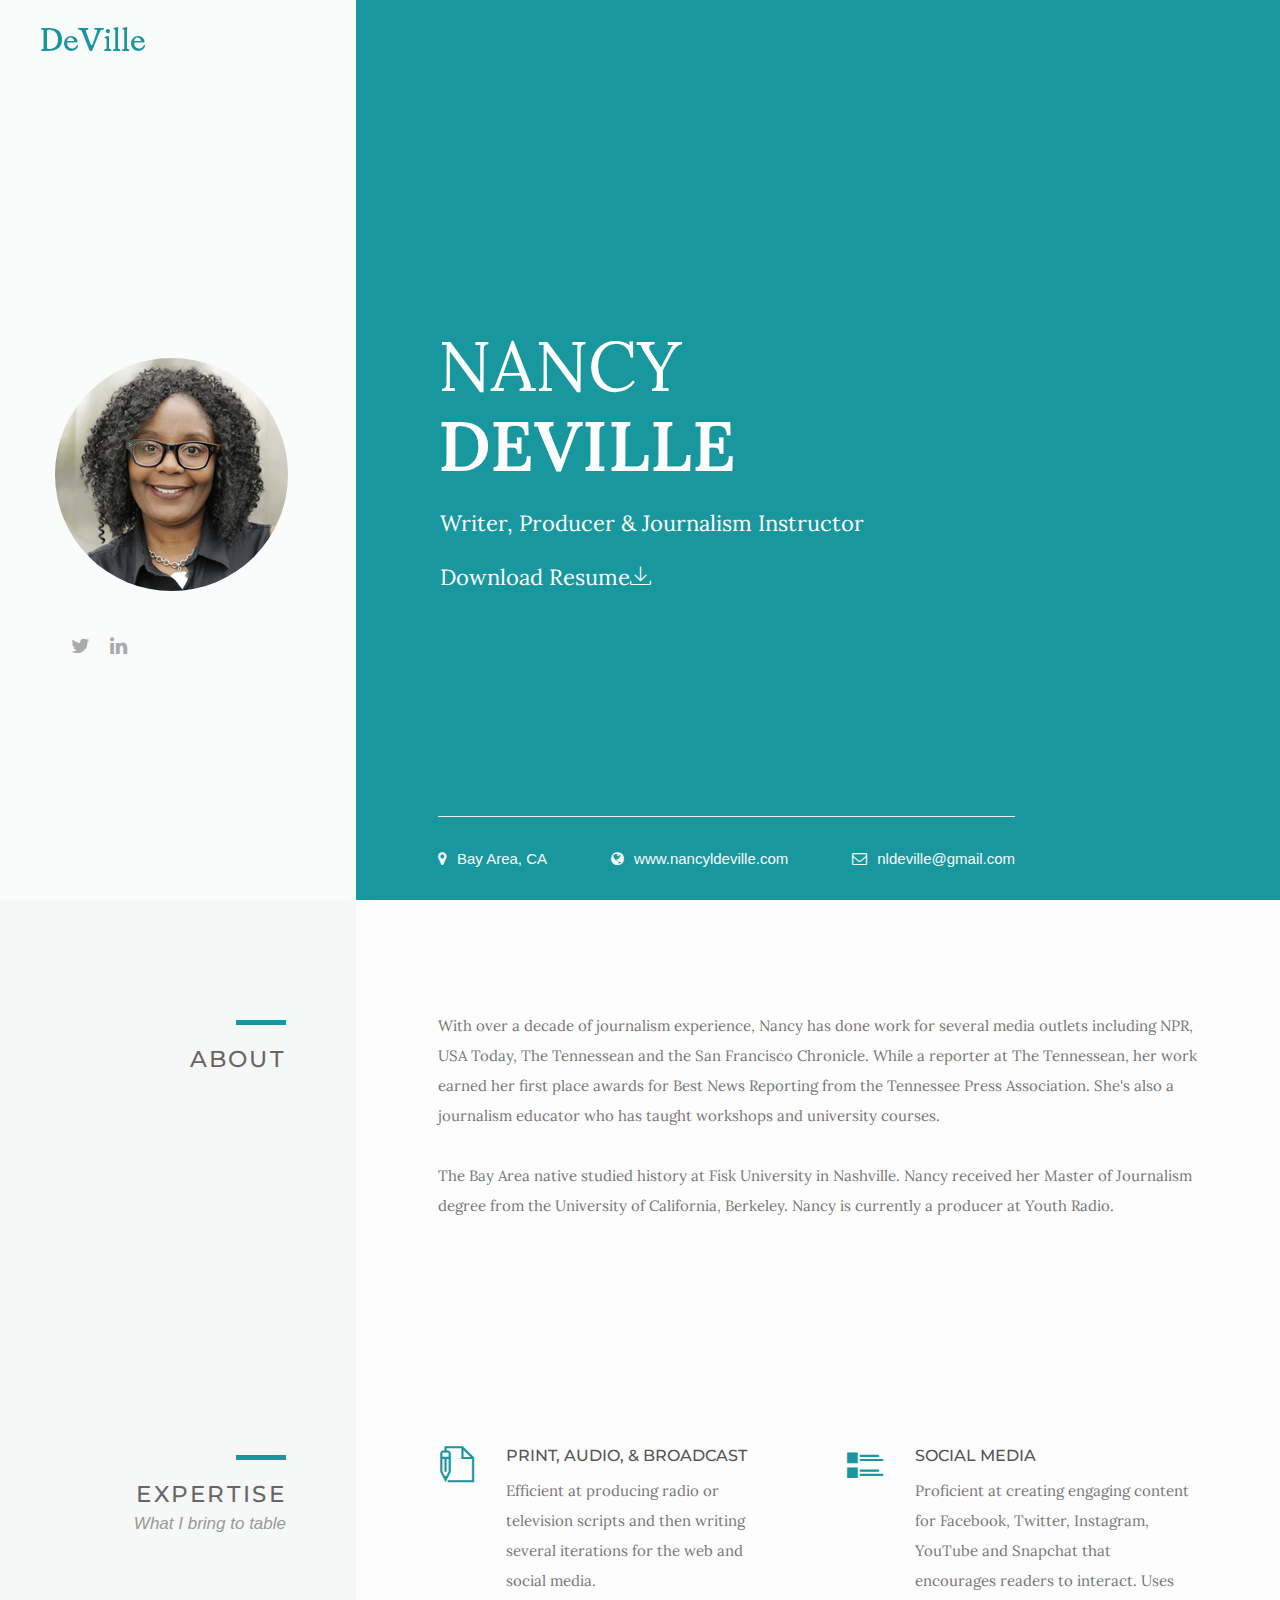
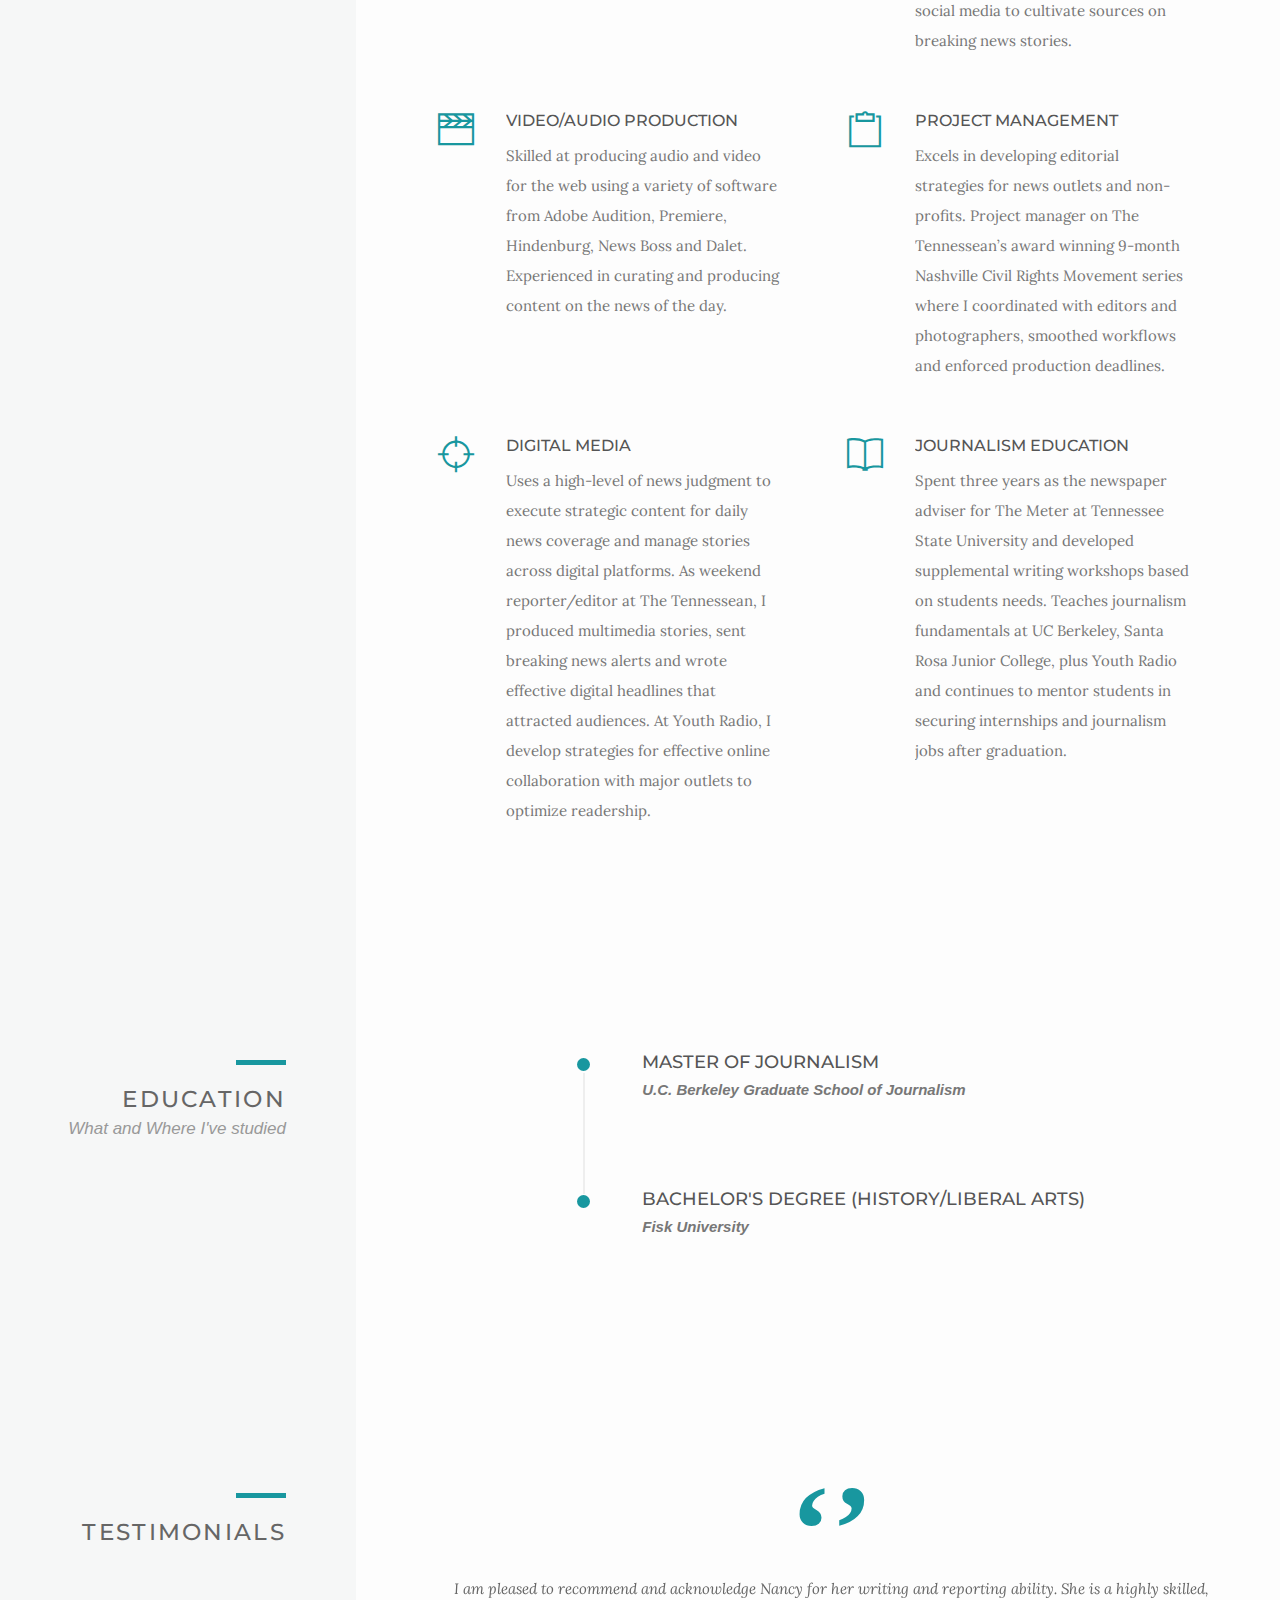
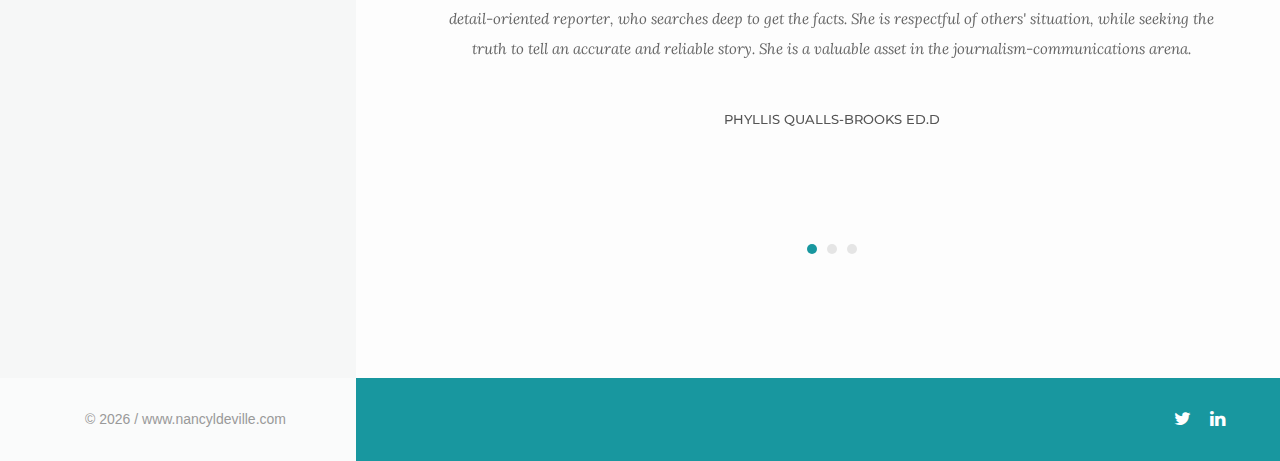
==== commit 5dda76e6: "Index Update" ====
--- a/index.html
+++ b/index.html
@@ -108,7 +108,7 @@
                     </div>
                     <div class="col-md-9 col-right sec-pad">
                         <div class="about-content">
-                            <p>With a over a decade of journalism experience, Nancy has done work for several media outlets including NPR, USA Today, The Tennessean and the San Francisco Chronicle. While a reporter at The Tennessean, her work earned her first place awards for Best News Reporting from the Tennessee Press Association. She's also a journalism educator who has taught workshops and university courses.</p>
+                            <p>With over a decade of journalism experience, Nancy has done work for several media outlets including NPR, USA Today, The Tennessean and the San Francisco Chronicle. While a reporter at The Tennessean, her work earned her first place awards for Best News Reporting from the Tennessee Press Association. She's also a journalism educator who has taught workshops and university courses.</p>
                             <p>The Bay Area native studied history at Fisk University in Nashville. Nancy received her Master of Journalism degree from the University of California, Berkeley. Nancy is currently a producer at Youth Radio.</p>
                         </div>
                     </div>
--- a/css/responsive.css
+++ b/css/responsive.css
@@ -472,6 +472,27 @@
     .navbar-header.header-logo{
         display: inline-block;
     }
+	
+	.testimonial-quotes {
+		color:#FFF;
+	}
+	
+	.testimonial-item .title{
+		color:#FFF;
+	}
+	
+	.ex-content h5 {
+		color:#fafafa;
+	}
+	
+	.title {
+		color:#FFF;
+	}
+	
+	p{
+		color:#fafafa;
+	}
+	
     .navbar{
         padding: 0px;
     }
